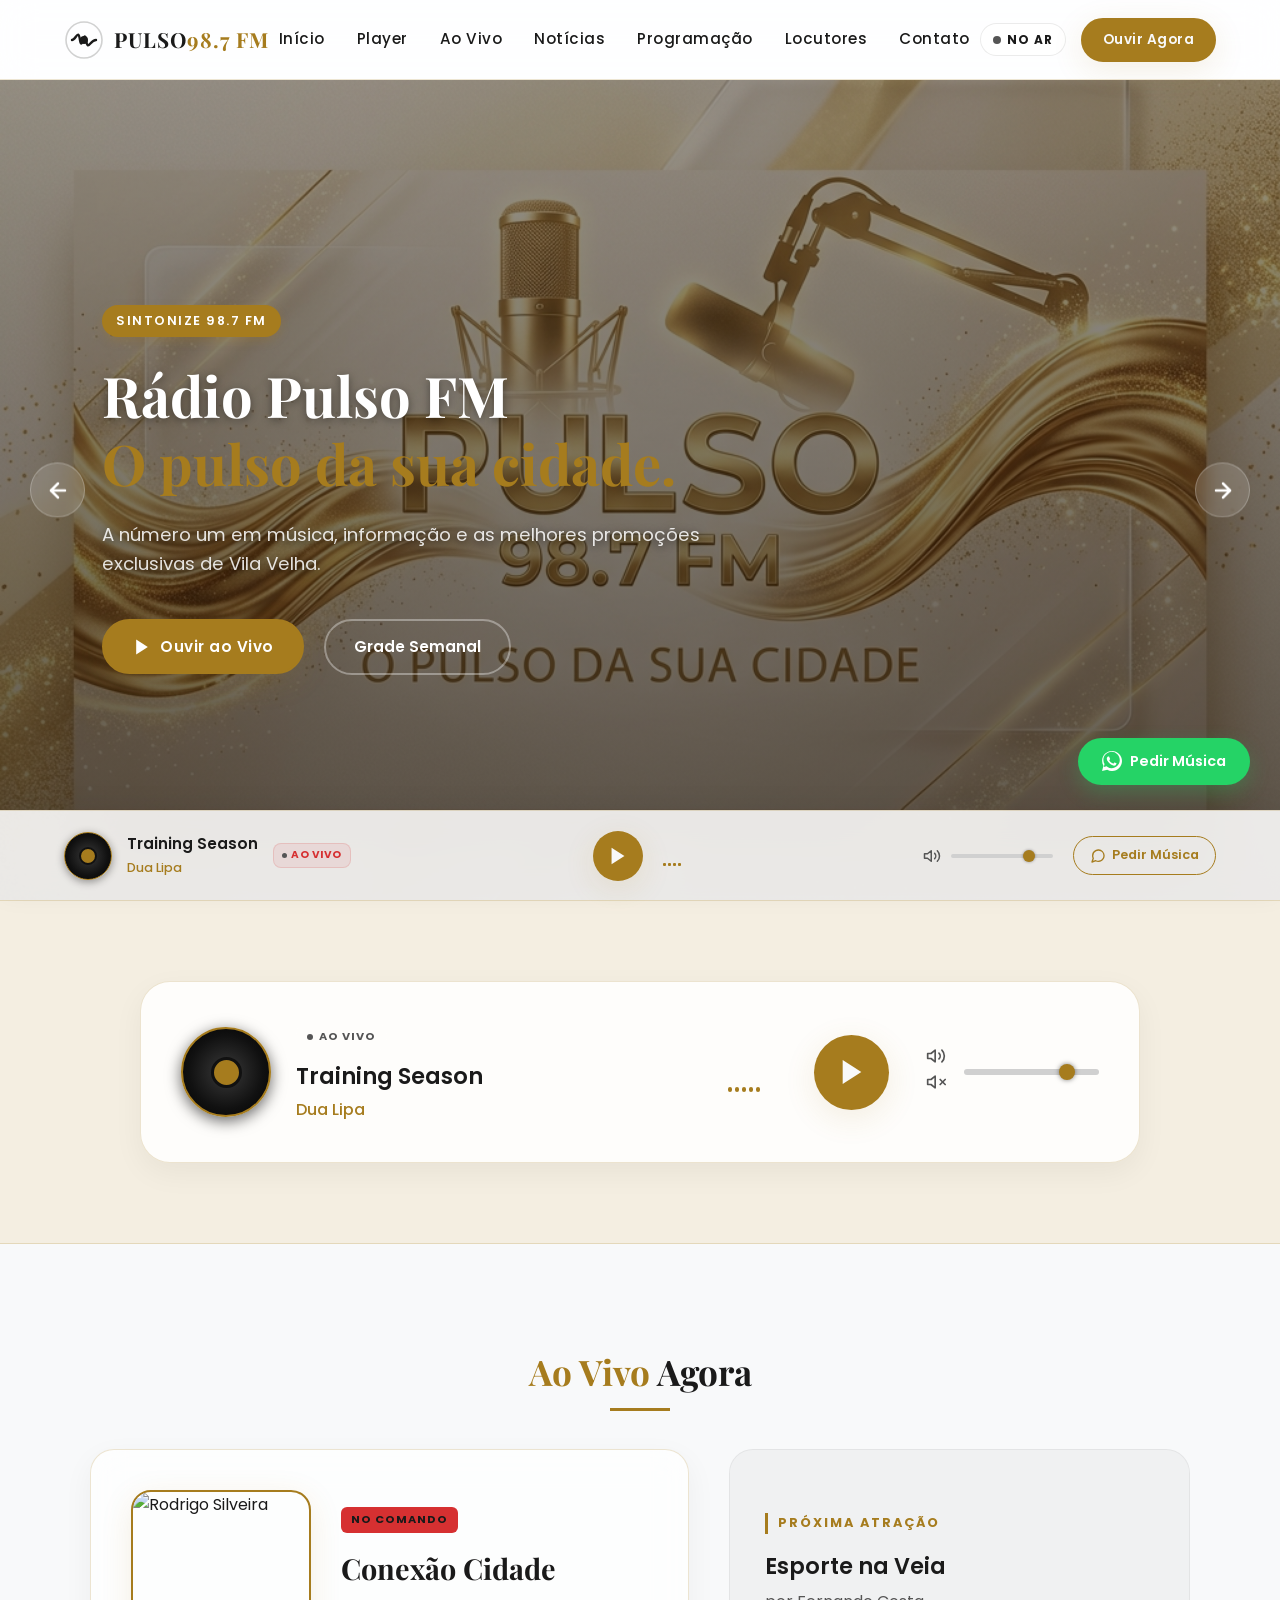
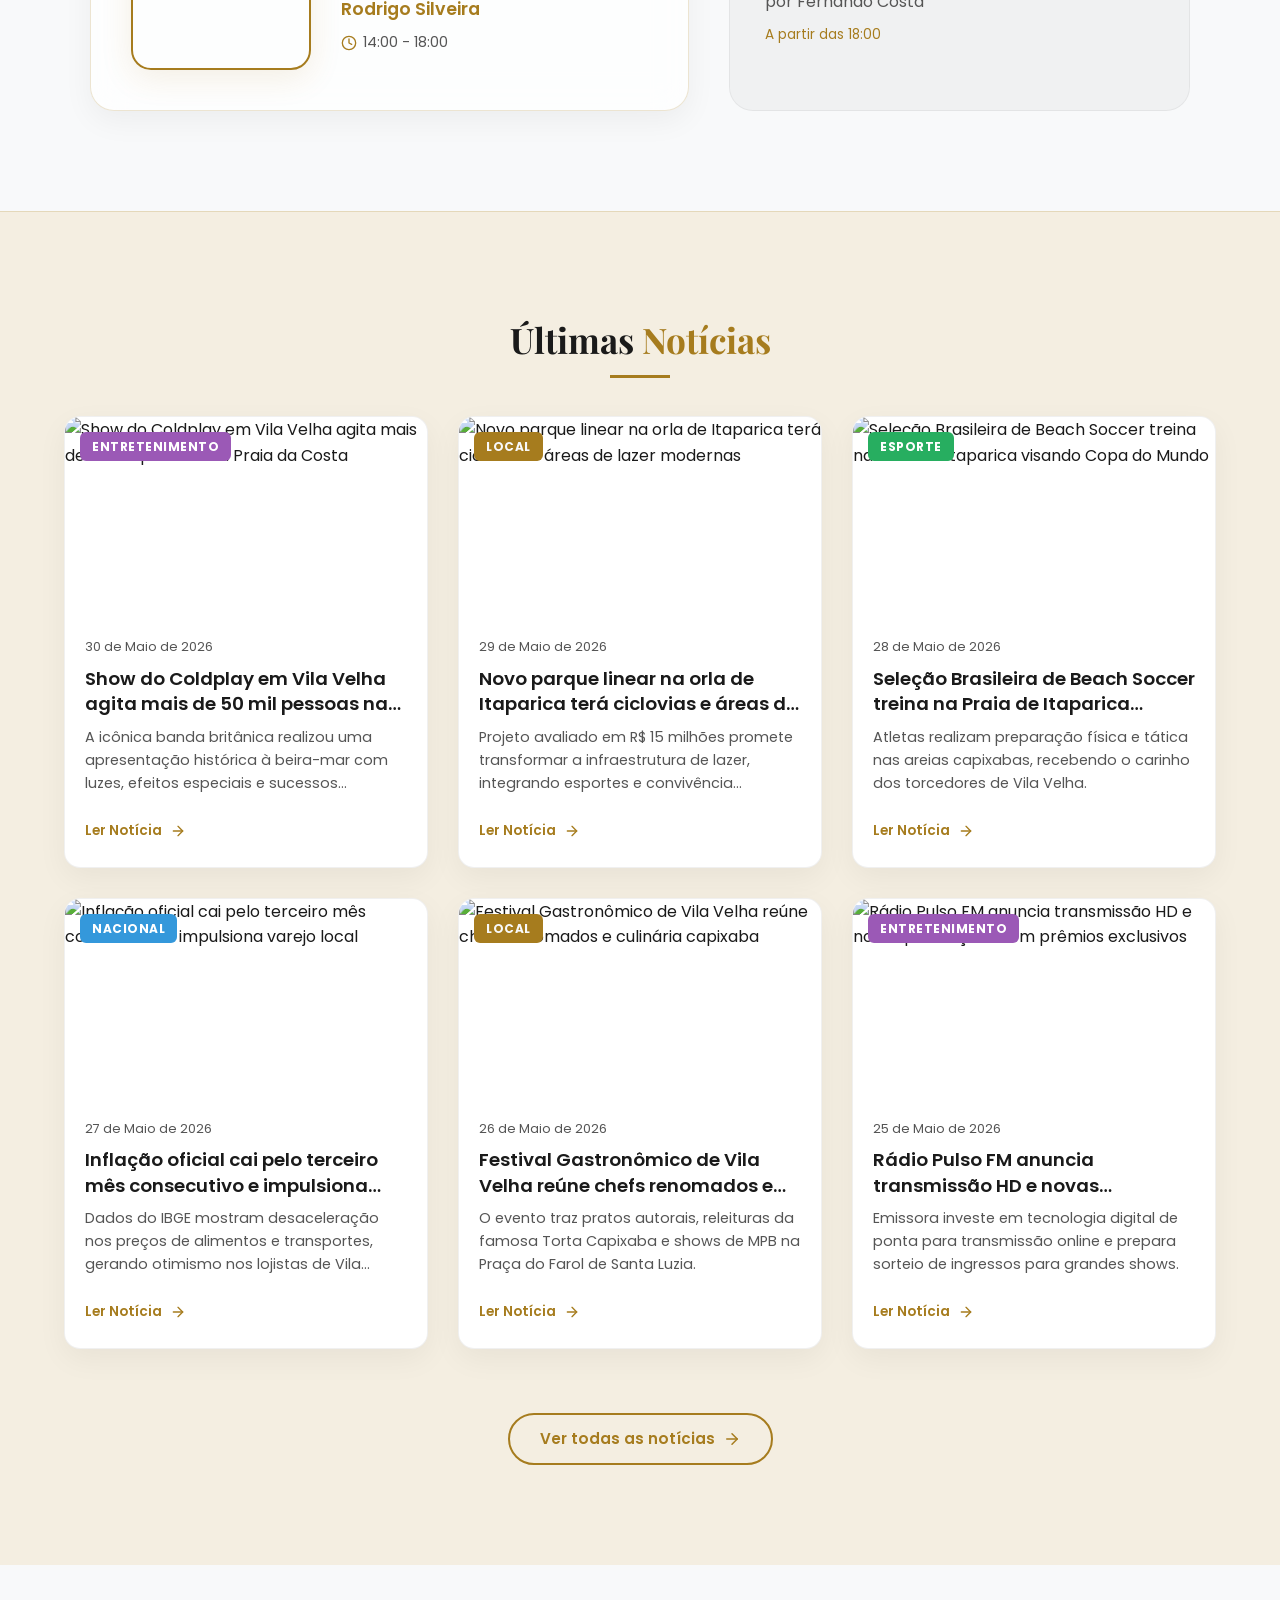
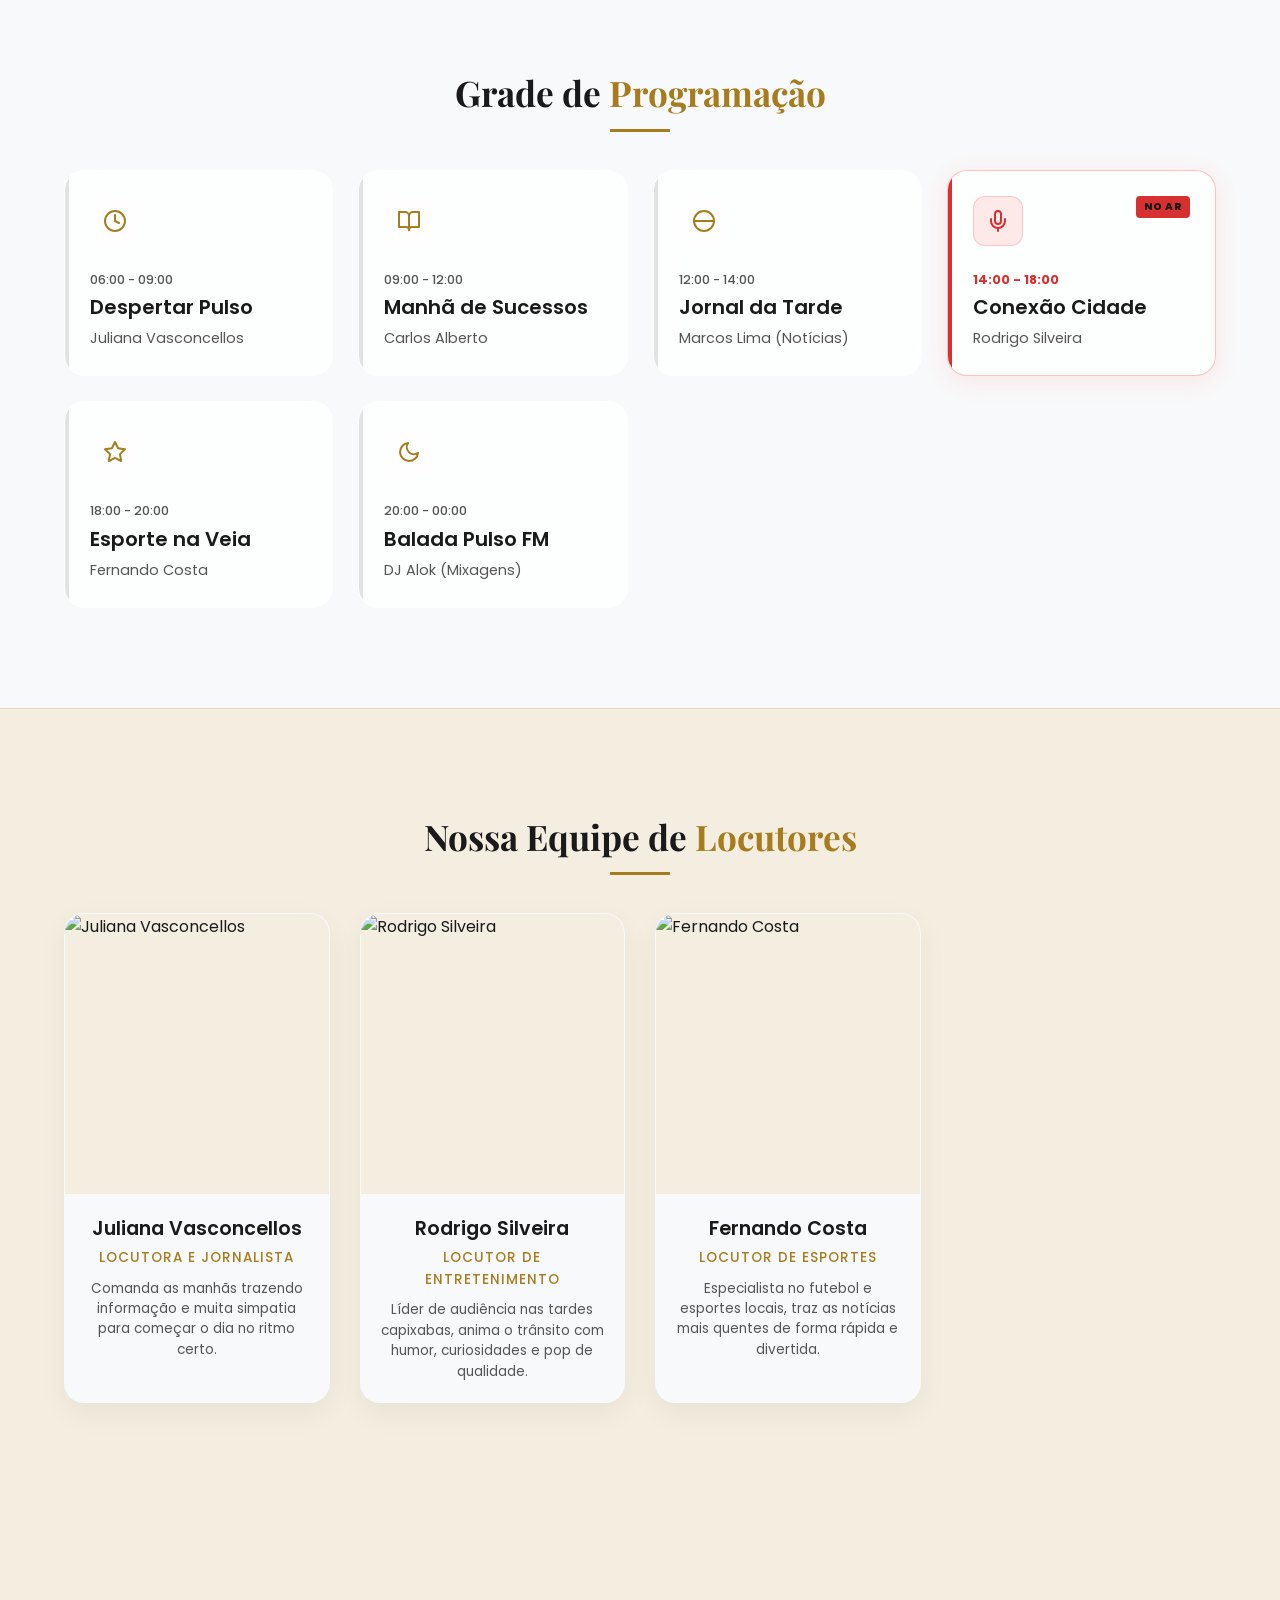
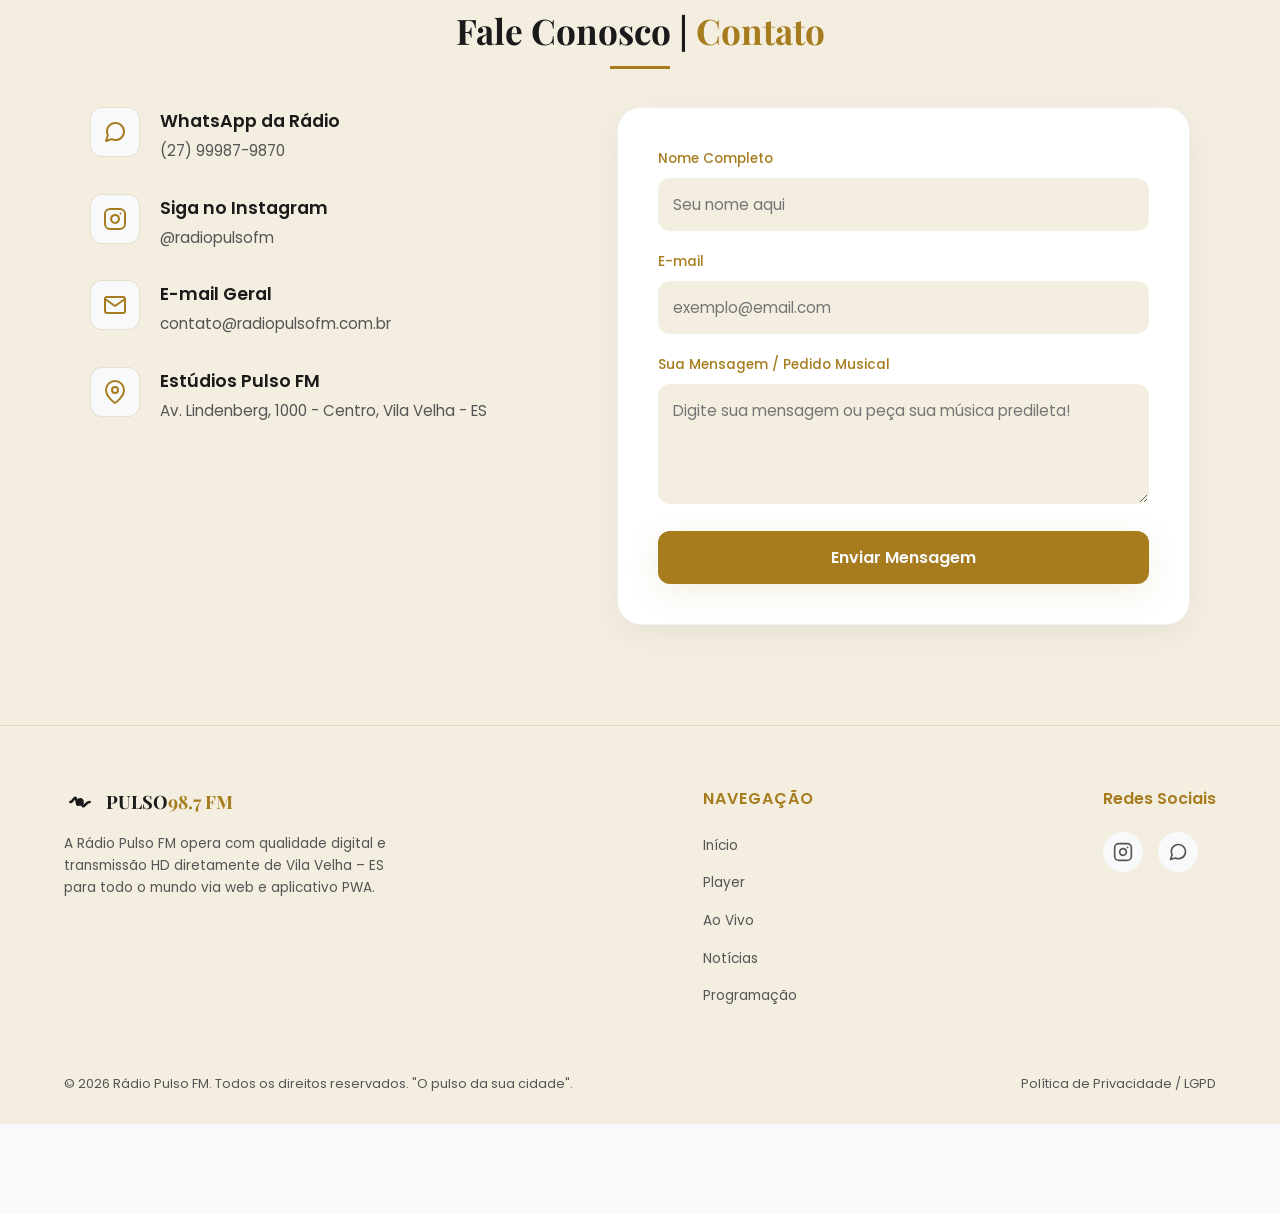
==== index.html @ 93e4fd4f "criei o esbosso do projeto" ====
<!DOCTYPE html>
<html lang="pt-BR">
<head>
  <meta charset="UTF-8">
  <meta name="viewport" content="width=device-width, initial-scale=1.0">
  
  <!-- SEO Básico -->
  <title>Rádio Pulso FM 98.7 | O pulso da sua cidade - Vila Velha ES</title>
  <meta name="description" content="Ouça a Rádio Pulso FM 98.7 ao vivo de Vila Velha – ES. A melhor programação de Pop, Sertanejo, notícias locais, promoções exclusivas e entretenimento em HD.">
  <meta name="keywords" content="rádio pulso fm, pulso fm vila velha, rádio ao vivo es, ouvir rádio es, pop sertanejo es, rádio es">
  <meta name="author" content="Rádio Pulso FM">

  <!-- Open Graph / Facebook -->
  <meta property="og:type" content="website">
  <meta property="og:url" content="https://radiopulsofm.com.br/">
  <meta property="og:title" content="Rádio Pulso FM 98.7 | O pulso da sua cidade">
  <meta property="og:description" content="A rádio digital que pulsa com Vila Velha. Curta pop, sertanejo e as principais notícias em alta definição.">
  <meta property="og:image" content="./assets/icons/icon-512x512.png">

  <!-- Twitter -->
  <meta property="twitter:card" content="summary_large_image">
  <meta property="twitter:url" content="https://radiopulsofm.com.br/">
  <meta property="twitter:title" content="Rádio Pulso FM 98.7 | O pulso da sua cidade">
  <meta property="twitter:description" content="Curta a melhor rádio digital de Vila Velha em tempo real de qualquer lugar.">
  <meta property="twitter:image" content="./assets/icons/icon-512x512.png">

  <!-- Meta tags Mobile standard -->
  <meta name="theme-color" content="#f4eee1">

  <!-- Favicon -->
  <link rel="shortcut icon" href="./assets/icons/favicon.ico" type="image/x-icon">

  <!-- Estilos CSS -->
  <link rel="stylesheet" href="./css/style.css">
</head>
<body>

  <!-- Elemento de áudio centralizado para o Player -->
  <audio id="audio-player"></audio>

  <!-- 1. HEADER FIXO -->
  <header class="header">
    <a href="#" class="header-logo" aria-label="Ir para o topo da Rádio Pulso FM">
      <!-- Logo SVG Inline Moderno -->
      <svg viewBox="0 0 100 100" xmlns="http://www.w3.org/2000/svg">
        <circle cx="50" cy="50" r="45" fill="none" stroke="currentColor" stroke-width="4" opacity="0.2"/>
        <path d="M20 50 C 30 50, 35 20, 40 50 C 45 80, 50 20, 55 50 C 60 80, 65 50, 80 50" fill="none" stroke="currentColor" stroke-width="6" stroke-linecap="round" stroke-linejoin="round"/>
        <circle cx="50" cy="50" r="10" fill="currentColor"/>
      </svg>
      <div class="header-logo-text">PULSO<span>98.7 FM</span></div>
    </a>

    <!-- Menu de Navegação -->
    <nav class="nav-links" id="nav-links" aria-label="Navegação principal">
      <a href="#" class="nav-link">Início</a>
      <a href="#player" class="nav-link">Player</a>
      <a href="#ao-vivo" class="nav-link">Ao Vivo</a>
      <a href="#noticias" class="nav-link">Notícias</a>
      <a href="#programacao" class="nav-link">Programação</a>
      <a href="#locutores" class="nav-link">Locutores</a>
      <a href="#contato" class="nav-link">Contato</a>
    </nav>

    <!-- Ações do Header -->
    <div class="header-actions">
      <!-- Badge NO AR -->
      <div class="badge-no-ar" id="badge-no-ar" aria-live="polite">
        <span class="indicator"></span>
        NO AR
      </div>
      
      <!-- Botão Ouvir Agora -->
      <button class="btn-ouvir-header" id="btn-ouvir-header" onclick="document.getElementById('player').scrollIntoView({behavior: 'smooth'})" aria-label="Ouvir a rádio agora">
        Ouvir Agora
      </button>

      <!-- Botão PWA removido -->

      <!-- Menu Hamburguer Mobile -->
      <button class="menu-hamburger" id="menu-hamburger" aria-expanded="false" aria-label="Abrir menu de navegação">
        <span></span>
        <span></span>
        <span></span>
      </button>
    </div>
  </header>

  <main>
    <!-- 2. HERO SLIDER CAROUSEL (Inspired by Mix FM & Massa FM) -->
    <section class="hero-slider-section" id="inicio">
      <div class="slider-container">
        
        <!-- Track of Slides -->
        <div class="slider-track" id="slider-track">
          
          <!-- Slide 1: Brand Banner -->
          <div class="slide active" style="background-image: linear-gradient(rgba(26, 16, 8, 0.45), rgba(26, 16, 8, 0.7)), url('./assets/images/banner_radio_brand.png');">
            <div class="slide-content">
              <span class="slide-tag">Sintonize 98.7 FM</span>
              <h2 class="slide-title">Rádio Pulso FM <span>O pulso da sua cidade.</span></h2>
              <p class="slide-desc">A número um em música, informação e as melhores promoções exclusivas de Vila Velha.</p>
              <div class="slide-actions">
                <button class="btn-slide-primary" onclick="document.getElementById('player').scrollIntoView({behavior: 'smooth'})">
                  <svg width="20" height="20" viewBox="0 0 24 24" fill="currentColor">
                    <polygon points="5 3 19 12 5 21 5 3"></polygon>
                  </svg>
                  Ouvir ao Vivo
                </button>
                <a href="#programacao" class="btn-slide-secondary">Grade Semanal</a>
              </div>
            </div>
          </div>

          <!-- Slide 2: WhatsApp Request Banner -->
          <div class="slide" style="background-image: linear-gradient(rgba(26, 16, 8, 0.45), rgba(26, 16, 8, 0.7)), url('./assets/images/banner_radio_whatsapp.png');">
            <div class="slide-content">
              <span class="slide-tag">Promoção & Interatividade</span>
              <h2 class="slide-title">Peça Sua Música <span>No WhatsApp da Rádio!</span></h2>
              <p class="slide-desc">Mande seu áudio, concorra a prêmios e fale com o locutor em tempo real agora mesmo.</p>
              <div class="slide-actions">
                <a href="https://wa.me/5527999879870?text=Ol%C3%A1!%20Quero%20pedir%20minha%20musica%20favorita%20na%20programacao%20da%20Pulso%20FM." class="btn-slide-primary btn-green" target="_blank" rel="noopener">
                  <svg width="20" height="20" viewBox="0 0 24 24" fill="currentColor">
                    <path d="M.057 24l1.687-6.163c-1.041-1.804-1.588-3.849-1.587-5.946C.06 5.348 5.397.01 12.008.01c3.202.001 6.212 1.246 8.477 3.513 2.262 2.268 3.507 5.28 3.505 8.484-.004 6.657-5.34 11.997-11.953 11.997-2.005-.001-3.973-.504-5.717-1.465L0 24zm6.59-4.846c1.6.95 3.188 1.449 4.825 1.451 5.436 0 9.86-4.37 9.864-9.799.002-2.63-1.023-5.101-2.885-6.966a9.78 9.78 0 0 0-6.924-2.879c-5.43 0-9.856 4.37-9.86 9.8-.001 1.742.483 3.442 1.4 4.957l-.931 3.4 3.51-.916zM17.47 14.667c-.29-.145-1.713-.846-1.978-.942-.266-.097-.459-.145-.653.146-.193.29-.75.942-.919 1.134-.168.193-.338.217-.628.072-2.91-1.46-3.805-2.527-4.473-3.67-.17-.291-.018-.448.127-.592.13-.13.29-.338.435-.507.145-.169.193-.29.29-.483.097-.193.048-.361-.025-.507-.072-.145-.653-1.573-.894-2.152-.236-.569-.475-.492-.653-.502-.17-.008-.363-.01-.556-.01-.193 0-.507.072-.773.361-.266.29-1.014.99-1.014 2.415 0 1.425 1.038 2.802 1.182 2.995.145.193 2.044 3.12 4.952 4.377 2.22 1.002 2.946.88 3.993.684.53-.1.14-.846.85-1.042z"/>
                  </svg>
                  Pedir Música
                </a>
                <a href="#contato" class="btn-slide-secondary">Promoções</a>
              </div>
            </div>
          </div>

          <!-- Slide 3: Show Banner -->
          <div class="slide" style="background-image: linear-gradient(rgba(26, 16, 8, 0.45), rgba(26, 16, 8, 0.7)), url('./assets/images/banner_radio_show.png');">
            <div class="slide-content">
              <span class="slide-tag">Programação em Destaque</span>
              <h2 class="slide-title">Conexão Cidade <span>Segunda a Sexta, 14h às 18h.</span></h2>
              <p class="slide-desc">O melhor do entretenimento, notícias locais e as músicas mais sintonizadas com Rodrigo Silveira.</p>
              <div class="slide-actions">
                <a href="#ao-vivo" class="btn-slide-primary">Ver Locutor</a>
                <a href="#programacao" class="btn-slide-secondary">Grade de Horários</a>
              </div>
            </div>
          </div>

        </div>

        <!-- Slider Arrow Navigation Controls -->
        <button class="slider-arrow prev" id="slider-prev" aria-label="Slide anterior">
          <svg width="24" height="24" viewBox="0 0 24 24" fill="none" stroke="currentColor" stroke-width="2.5" stroke-linecap="round" stroke-linejoin="round">
            <line x1="19" y1="12" x2="5" y2="12"></line>
            <polyline points="12 19 5 12 12 5"></polyline>
          </svg>
        </button>
        <button class="slider-arrow next" id="slider-next" aria-label="Próximo slide">
          <svg width="24" height="24" viewBox="0 0 24 24" fill="none" stroke="currentColor" stroke-width="2.5" stroke-linecap="round" stroke-linejoin="round">
            <line x1="5" y1="12" x2="19" y2="12"></line>
            <polyline points="12 5 19 12 12 19"></polyline>
          </svg>
        </button>

        <!-- Slider Dots Navigation Indicators -->
        <div class="slider-dots" id="slider-dots">
          <span class="dot active" data-index="0" aria-label="Ir para slide 1"></span>
          <span class="dot" data-index="1" aria-label="Ir para slide 2"></span>
          <span class="dot" data-index="2" aria-label="Ir para slide 3"></span>
        </div>

      </div>
    </section>

    <!-- 3. PLAYER PRINCIPAL -->
    <section class="player-section" id="player">
      <div class="player-container reveal">
        <div class="player-main-row">
          
          <!-- Metadados da Música e Status -->
          <div class="player-info-block">
            <div class="player-vinyl" aria-hidden="true">
              <!-- Centro do disco -->
            </div>
            
            <div class="player-meta">
              <span class="player-live-badge" id="indicator-ao-vivo">
                <span class="bullet"></span>
                AO VIVO
              </span>
              <h3 id="musica-atual">Carregando...</h3>
              <p id="artista-atual">Rádio Pulso FM</p>
            </div>

            <!-- Equalizer Animado em CSS -->
            <div class="equalizer-container" id="equalizer" aria-label="Indicador visual de som" aria-live="polite">
              <span class="equalizer-bar"></span>
              <span class="equalizer-bar"></span>
              <span class="equalizer-bar"></span>
              <span class="equalizer-bar"></span>
              <span class="equalizer-bar"></span>
            </div>
          </div>

          <!-- Controles de Áudio -->
          <div class="player-controls">
            <!-- Botão Play/Pause -->
            <button class="btn-play-main" id="btn-play-pause" aria-label="Tocar ou pausar transmissão ao vivo">
              <!-- Play Icon -->
              <svg class="play-icon-svg" viewBox="0 0 24 24" fill="currentColor">
                <polygon points="5 3 19 12 5 21 5 3"></polygon>
              </svg>
              <!-- Pause Icon -->
              <svg class="pause-icon-svg" viewBox="0 0 24 24" fill="currentColor">
                <rect x="6" y="4" width="4" height="16"></rect>
                <rect x="14" y="4" width="4" height="16"></rect>
              </svg>
            </button>

            <!-- Controle de Volume -->
            <div class="player-volume-container">
              <button class="btn-volume-mute" id="btn-mute" aria-label="Ativar ou desativar mudo">
                <!-- Volume Up Icon -->
                <svg id="volume-high-svg" width="20" height="20" viewBox="0 0 24 24" fill="none" stroke="currentColor" stroke-width="2" stroke-linecap="round" stroke-linejoin="round">
                  <polygon points="11 5 6 9 2 9 2 15 6 15 11 19 11 5"></polygon>
                  <path d="M19.07 4.93a10 10 0 0 1 0 14.14M15.54 8.46a5 5 0 0 1 0 7.07"></path>
                </svg>
                <!-- Mute Icon -->
                <svg id="volume-muted-svg" width="20" height="20" viewBox="0 0 24 24" fill="none" stroke="currentColor" stroke-width="2" stroke-linecap="round" stroke-linejoin="round">
                  <polygon points="11 5 6 9 2 9 2 15 6 15 11 19 11 5"></polygon>
                  <line x1="23" y1="9" x2="17" y2="15"></line>
                  <line x1="17" y1="9" x2="23" y2="15"></line>
                </svg>
              </button>
              <input type="range" class="volume-slider" id="volume-slider" min="0" max="1" step="0.05" value="0.8" aria-label="Ajustar volume da rádio">
            </div>
          </div>

        </div>
      </div>
    </section>

    <!-- 4. AO VIVO AGORA -->
    <section class="aovivo-section" id="ao-vivo">
      <div class="container-wrapper">
        <h2 class="section-title reveal"><span>Ao Vivo</span> Agora</h2>
        
        <div class="aovivo-container">
          <!-- Locutor de Plantão -->
          <div class="aovivo-card-principal reveal">
            <div class="aovivo-locutor-photo">
              <!-- Foto real do locutor de plantão (Rodrigo Silveira) -->
              <img src="https://images.unsplash.com/photo-1500648767791-00dcc994a43e?auto=format&fit=crop&q=80&w=400&h=400" alt="Rodrigo Silveira" loading="lazy">
            </div>
            <div class="aovivo-details">
              <span class="aovivo-status-badge">No Comando</span>
              <h3 class="aovivo-show-name">Conexão Cidade</h3>
              <p class="aovivo-locutor-name">Rodrigo Silveira</p>
              <p class="aovivo-time" aria-label="Horário: das 14 horas às 18 horas">
                <svg width="16" height="16" viewBox="0 0 24 24" fill="none" stroke="currentColor" stroke-width="2" stroke-linecap="round" stroke-linejoin="round">
                  <circle cx="12" cy="12" r="10"></circle>
                  <polyline points="12 6 12 12 16 14"></polyline>
                </svg>
                14:00 - 18:00
              </p>
            </div>
          </div>

          <!-- Próximo Programa -->
          <div class="proximo-card reveal" style="transition-delay: 0.15s;">
            <span class="proximo-title">Próxima Atração</span>
            <h3 class="proximo-show-name">Esporte na Veia</h3>
            <p class="proximo-locutor">por Fernando Costa</p>
            <span class="proximo-time">A partir das 18:00</span>
          </div>
        </div>
      </div>
    </section>

    <!-- 5. NOTÍCIAS -->
    <section class="noticias-section" id="noticias">
      <div class="container-wrapper">
        <h2 class="section-title reveal">Últimas <span>Notícias</span></h2>
        
        <!-- Grid de notícias (renderizado dinamicamente pelo JS) -->
        <div class="noticias-grid reveal" id="noticias-home-grid">
          <!-- Carregado via noticias.js -->
        </div>

        <div class="noticias-ver-todas reveal">
          <a href="./noticias.html" class="btn-ver-todas" aria-label="Visualizar todas as notícias em página dedicada">
            Ver todas as notícias
            <svg width="18" height="18" viewBox="0 0 24 24" fill="none" stroke="currentColor" stroke-width="2" stroke-linecap="round" stroke-linejoin="round">
              <line x1="5" y1="12" x2="19" y2="12"></line>
              <polyline points="12 5 19 12 12 19"></polyline>
            </svg>
          </a>
        </div>
      </div>
    </section>

    <!-- 6. PROGRAMAÇÃO -->
    <section class="programacao-section" id="programacao">
      <div class="container-wrapper">
        <h2 class="section-title reveal">Grade de <span>Programação</span></h2>
        
        <div class="programacao-grid">
          
          <!-- Card 1 -->
          <div class="programacao-card reveal">
            <div class="programacao-icon-wrapper" aria-hidden="true">
              <svg width="24" height="24" viewBox="0 0 24 24" fill="none" stroke="currentColor" stroke-width="2" stroke-linecap="round" stroke-linejoin="round">
                <path d="M12 2a10 10 0 0 1 10 10c0 5.523-4.477 10-10 10S2 17.523 2 12 6.477 2 12 2z"/>
                <path d="M12 6v6l4 2"/>
              </svg>
            </div>
            <span class="programacao-time">06:00 - 09:00</span>
            <h3 class="programacao-show-name">Despertar Pulso</h3>
            <p class="programacao-locutor">Juliana Vasconcellos</p>
          </div>

          <!-- Card 2 -->
          <div class="programacao-card reveal" style="transition-delay: 0.1s;">
            <div class="programacao-icon-wrapper" aria-hidden="true">
              <svg width="24" height="24" viewBox="0 0 24 24" fill="none" stroke="currentColor" stroke-width="2" stroke-linecap="round" stroke-linejoin="round">
                <path d="M2 3h6a4 4 0 0 1 4 4v14a3 3 0 0 0-3-3H2z"/>
                <path d="M22 3h-6a4 4 0 0 0-4 4v14a3 3 0 0 1 3-3h7z"/>
              </svg>
            </div>
            <span class="programacao-time">09:00 - 12:00</span>
            <h3 class="programacao-show-name">Manhã de Sucessos</h3>
            <p class="programacao-locutor">Carlos Alberto</p>
          </div>

          <!-- Card 3 -->
          <div class="programacao-card reveal" style="transition-delay: 0.2s;">
            <div class="programacao-icon-wrapper" aria-hidden="true">
              <svg width="24" height="24" viewBox="0 0 24 24" fill="none" stroke="currentColor" stroke-width="2" stroke-linecap="round" stroke-linejoin="round">
                <circle cx="12" cy="12" r="10"></circle>
                <line x1="2" y1="12" x2="22" y2="12"></line>
              </svg>
            </div>
            <span class="programacao-time">12:00 - 14:00</span>
            <h3 class="programacao-show-name">Jornal da Tarde</h3>
            <p class="programacao-locutor">Marcos Lima (Notícias)</p>
          </div>

          <!-- Card 4 (ATIVO / NO AR) -->
          <div class="programacao-card ativo-no-ar reveal" style="transition-delay: 0.3s;">
            <span class="programacao-badge-no-ar">NO AR</span>
            <div class="programacao-icon-wrapper" aria-hidden="true">
              <svg width="24" height="24" viewBox="0 0 24 24" fill="none" stroke="currentColor" stroke-width="2" stroke-linecap="round" stroke-linejoin="round">
                <path d="M12 2a3 3 0 0 0-3 3v7a3 3 0 0 0 6 0V5a3 3 0 0 0-3-3z"></path>
                <path d="M19 10v2a7 7 0 0 1-14 0v-2"></path>
                <line x1="12" y1="19" x2="12" y2="22"></line>
              </svg>
            </div>
            <span class="programacao-time">14:00 - 18:00</span>
            <h3 class="programacao-show-name">Conexão Cidade</h3>
            <p class="programacao-locutor">Rodrigo Silveira</p>
          </div>

          <!-- Card 5 -->
          <div class="programacao-card reveal" style="transition-delay: 0.4s;">
            <div class="programacao-icon-wrapper" aria-hidden="true">
              <svg width="24" height="24" viewBox="0 0 24 24" fill="none" stroke="currentColor" stroke-width="2" stroke-linecap="round" stroke-linejoin="round">
                <polygon points="12 2 15.09 8.26 22 9.27 17 14.14 18.18 21.02 12 17.77 5.82 21.02 7 14.14 2 9.27 8.91 8.26 12 2"></polygon>
              </svg>
            </div>
            <span class="programacao-time">18:00 - 20:00</span>
            <h3 class="programacao-show-name">Esporte na Veia</h3>
            <p class="programacao-locutor">Fernando Costa</p>
          </div>

          <!-- Card 6 -->
          <div class="programacao-card reveal" style="transition-delay: 0.5s;">
            <div class="programacao-icon-wrapper" aria-hidden="true">
              <svg width="24" height="24" viewBox="0 0 24 24" fill="none" stroke="currentColor" stroke-width="2" stroke-linecap="round" stroke-linejoin="round">
                <path d="M21 12.79A9 9 0 1 1 11.21 3 7 7 0 0 0 21 12.79z"/>
              </svg>
            </div>
            <span class="programacao-time">20:00 - 00:00</span>
            <h3 class="programacao-show-name">Balada Pulso FM</h3>
            <p class="programacao-locutor">DJ Alok (Mixagens)</p>
          </div>

        </div>
      </div>
    </section>

    <!-- 7. LOCUTORES -->
    <section class="locutores-section" id="locutores">
      <div class="container-wrapper">
        <h2 class="section-title reveal">Nossa Equipe de <span>Locutores</span></h2>
        
        <div class="locutores-grid">
          
          <!-- Locutor 1 -->
          <div class="locutor-card reveal">
            <div class="locutor-img-wrapper">
              <img src="https://images.unsplash.com/photo-1494790108377-be9c29b29330?auto=format&fit=crop&q=80&w=400&h=400" alt="Juliana Vasconcellos" class="locutor-img" loading="lazy">
              <div class="locutor-overlay-hover">
                <div class="locutor-social-links">
                  <a href="https://instagram.com" class="locutor-social-btn" aria-label="Instagram de Juliana" target="_blank" rel="noopener">
                    <svg width="18" height="18" viewBox="0 0 24 24" fill="none" stroke="currentColor" stroke-width="2" stroke-linecap="round" stroke-linejoin="round">
                      <rect x="2" y="2" width="20" height="20" rx="5" ry="5"></rect>
                      <path d="M16 11.37A4 4 0 1 1 12.63 8 4 4 0 0 1 16 11.37z"></path>
                      <line x1="17.5" y1="6.5" x2="17.51" y2="6.5"></line>
                    </svg>
                  </a>
                  <a href="https://wa.me/5527999999999" class="locutor-social-btn" aria-label="WhatsApp de Juliana" target="_blank" rel="noopener">
                    <svg width="18" height="18" viewBox="0 0 24 24" fill="none" stroke="currentColor" stroke-width="2" stroke-linecap="round" stroke-linejoin="round">
                      <path d="M21 11.5a8.38 8.38 0 0 1-.9 3.8 8.5 8.5 0 0 1-7.6 4.7 8.38 8.38 0 0 1-3.8-.9L3 21l1.9-5.7a8.38 8.38 0 0 1-.9-3.8 8.5 8.5 0 0 1 4.7-7.6 8.38 8.38 0 0 1 3.8-.9h.5a8.48 8.48 0 0 1 8 8v.5z"></path>
                    </svg>
                  </a>
                </div>
              </div>
            </div>
            <div class="locutor-info">
              <h3 class="locutor-name">Juliana Vasconcellos</h3>
              <p class="locutor-role">Locutora e Jornalista</p>
              <p class="locutor-bio">Comanda as manhãs trazendo informação e muita simpatia para começar o dia no ritmo certo.</p>
            </div>
          </div>

          <!-- Locutor 2 -->
          <div class="locutor-card reveal" style="transition-delay: 0.15s;">
            <div class="locutor-img-wrapper">
              <img src="https://images.unsplash.com/photo-1539571696357-5a69c17a67c6?auto=format&fit=crop&q=80&w=400&h=400" alt="Rodrigo Silveira" class="locutor-img" loading="lazy">
              <div class="locutor-overlay-hover">
                <div class="locutor-social-links">
                  <a href="https://instagram.com" class="locutor-social-btn" aria-label="Instagram de Rodrigo" target="_blank" rel="noopener">
                    <svg width="18" height="18" viewBox="0 0 24 24" fill="none" stroke="currentColor" stroke-width="2" stroke-linecap="round" stroke-linejoin="round">
                      <rect x="2" y="2" width="20" height="20" rx="5" ry="5"></rect>
                      <path d="M16 11.37A4 4 0 1 1 12.63 8 4 4 0 0 1 16 11.37z"></path>
                      <line x1="17.5" y1="6.5" x2="17.51" y2="6.5"></line>
                    </svg>
                  </a>
                  <a href="https://wa.me/5527999999999" class="locutor-social-btn" aria-label="WhatsApp de Rodrigo" target="_blank" rel="noopener">
                    <svg width="18" height="18" viewBox="0 0 24 24" fill="none" stroke="currentColor" stroke-width="2" stroke-linecap="round" stroke-linejoin="round">
                      <path d="M21 11.5a8.38 8.38 0 0 1-.9 3.8 8.5 8.5 0 0 1-7.6 4.7 8.38 8.38 0 0 1-3.8-.9L3 21l1.9-5.7a8.38 8.38 0 0 1-.9-3.8 8.5 8.5 0 0 1 4.7-7.6 8.38 8.38 0 0 1 3.8-.9h.5a8.48 8.48 0 0 1 8 8v.5z"></path>
                    </svg>
                  </a>
                </div>
              </div>
            </div>
            <div class="locutor-info">
              <h3 class="locutor-name">Rodrigo Silveira</h3>
              <p class="locutor-role">Locutor de Entretenimento</p>
              <p class="locutor-bio">Líder de audiência nas tardes capixabas, anima o trânsito com humor, curiosidades e pop de qualidade.</p>
            </div>
          </div>

          <!-- Locutor 3 -->
          <div class="locutor-card reveal" style="transition-delay: 0.3s;">
            <div class="locutor-img-wrapper">
              <img src="https://images.unsplash.com/photo-1507003211169-0a1dd7228f2d?auto=format&fit=crop&q=80&w=400&h=400" alt="Fernando Costa" class="locutor-img" loading="lazy">
              <div class="locutor-overlay-hover">
                <div class="locutor-social-links">
                  <a href="https://instagram.com" class="locutor-social-btn" aria-label="Instagram de Fernando" target="_blank" rel="noopener">
                    <svg width="18" height="18" viewBox="0 0 24 24" fill="none" stroke="currentColor" stroke-width="2" stroke-linecap="round" stroke-linejoin="round">
                      <rect x="2" y="2" width="20" height="20" rx="5" ry="5"></rect>
                      <path d="M16 11.37A4 4 0 1 1 12.63 8 4 4 0 0 1 16 11.37z"></path>
                      <line x1="17.5" y1="6.5" x2="17.51" y2="6.5"></line>
                    </svg>
                  </a>
                  <a href="https://wa.me/5527999999999" class="locutor-social-btn" aria-label="WhatsApp de Fernando" target="_blank" rel="noopener">
                    <svg width="18" height="18" viewBox="0 0 24 24" fill="none" stroke="currentColor" stroke-width="2" stroke-linecap="round" stroke-linejoin="round">
                      <path d="M21 11.5a8.38 8.38 0 0 1-.9 3.8 8.5 8.5 0 0 1-7.6 4.7 8.38 8.38 0 0 1-3.8-.9L3 21l1.9-5.7a8.38 8.38 0 0 1-.9-3.8 8.5 8.5 0 0 1 4.7-7.6 8.38 8.38 0 0 1 3.8-.9h.5a8.48 8.48 0 0 1 8 8v.5z"></path>
                    </svg>
                  </a>
                </div>
              </div>
            </div>
            <div class="locutor-info">
              <h3 class="locutor-name">Fernando Costa</h3>
              <p class="locutor-role">Locutor de Esportes</p>
              <p class="locutor-bio">Especialista no futebol e esportes locais, traz as notícias mais quentes de forma rápida e divertida.</p>
            </div>
          </div>

        </div>
      </div>
    </section>

    <!-- Seção de PWA removida temporariamente -->

    <!-- 9. CONTATO -->
    <section class="contato-section" id="contato">
      <div class="container-wrapper">
        <h2 class="section-title reveal">Fale Conosco | <span>Contato</span></h2>
        
        <div class="contato-container">
          <!-- Info de Contato -->
          <div class="contato-info-col reveal">
            
            <!-- WhatsApp -->
            <div class="contato-metodo">
              <div class="contato-metodo-icon" aria-hidden="true">
                <svg width="24" height="24" viewBox="0 0 24 24" fill="none" stroke="currentColor" stroke-width="2" stroke-linecap="round" stroke-linejoin="round">
                  <path d="M21 11.5a8.38 8.38 0 0 1-.9 3.8 8.5 8.5 0 0 1-7.6 4.7 8.38 8.38 0 0 1-3.8-.9L3 21l1.9-5.7a8.38 8.38 0 0 1-.9-3.8 8.5 8.5 0 0 1 4.7-7.6 8.38 8.38 0 0 1 3.8-.9h.5a8.48 8.48 0 0 1 8 8v.5z"></path>
                </svg>
              </div>
              <div class="contato-metodo-details">
                <h4>WhatsApp da Rádio</h4>
                <p><a href="https://wa.me/5527999879870" target="_blank" rel="noopener">(27) 99987-9870</a></p>
              </div>
            </div>

            <!-- Instagram -->
            <div class="contato-metodo">
              <div class="contato-metodo-icon" aria-hidden="true">
                <svg width="24" height="24" viewBox="0 0 24 24" fill="none" stroke="currentColor" stroke-width="2" stroke-linecap="round" stroke-linejoin="round">
                  <rect x="2" y="2" width="20" height="20" rx="5" ry="5"></rect>
                  <path d="M16 11.37A4 4 0 1 1 12.63 8 4 4 0 0 1 16 11.37z"></path>
                  <line x1="17.5" y1="6.5" x2="17.51" y2="6.5"></line>
                </svg>
              </div>
              <div class="contato-metodo-details">
                <h4>Siga no Instagram</h4>
                <p><a href="https://instagram.com/radiopulsofm" target="_blank" rel="noopener">@radiopulsofm</a></p>
              </div>
            </div>

            <!-- Email -->
            <div class="contato-metodo">
              <div class="contato-metodo-icon" aria-hidden="true">
                <svg width="24" height="24" viewBox="0 0 24 24" fill="none" stroke="currentColor" stroke-width="2" stroke-linecap="round" stroke-linejoin="round">
                  <path d="M4 4h16c1.1 0 2 .9 2 2v12c0 1.1-.9 2-2 2H4c-1.1 0-2-.9-2-2V6c0-1.1.9-2 2-2z"></path>
                  <polyline points="22,6 12,13 2,6"></polyline>
                </svg>
              </div>
              <div class="contato-metodo-details">
                <h4>E-mail Geral</h4>
                <p><a href="mailto:contato@radiopulsofm.com.br">contato@radiopulsofm.com.br</a></p>
              </div>
            </div>

            <!-- Endereço / Google Maps -->
            <div class="contato-metodo">
              <div class="contato-metodo-icon" aria-hidden="true">
                <svg width="24" height="24" viewBox="0 0 24 24" fill="none" stroke="currentColor" stroke-width="2" stroke-linecap="round" stroke-linejoin="round">
                  <path d="M21 10c0 7-9 13-9 13s-9-6-9-13a9 9 0 0 1 18 0z"></path>
                  <circle cx="12" cy="10" r="3"></circle>
                </svg>
              </div>
              <div class="contato-metodo-details">
                <h4>Estúdios Pulso FM</h4>
                <p><a href="https://maps.google.com/?q=Av.+Lindenberg,+Vila+Velha+-+ES" target="_blank" rel="noopener">Av. Lindenberg, 1000 - Centro, Vila Velha - ES</a></p>
              </div>
            </div>

          </div>

          <!-- Formulário de Contato -->
          <div class="contato-form-col reveal" style="transition-delay: 0.2s;">
            <form id="form-contato" aria-label="Formulário de contato">
              <div class="form-group">
                <label for="form-nome" class="form-label">Nome Completo</label>
                <input type="text" id="form-nome" class="form-input" placeholder="Seu nome aqui" required>
              </div>
              <div class="form-group">
                <label for="form-email" class="form-label">E-mail</label>
                <input type="email" id="form-email" class="form-input" placeholder="exemplo@email.com" required>
              </div>
              <div class="form-group">
                <label for="form-mensagem" class="form-label">Sua Mensagem / Pedido Musical</label>
                <textarea id="form-mensagem" class="form-input" placeholder="Digite sua mensagem ou peça sua música predileta!" required></textarea>
              </div>
              <button type="submit" class="btn-form-enviar">Enviar Mensagem</button>
            </form>
          </div>

        </div>
      </div>
    </section>
  </main>

  <!-- 10. FOOTER -->
  <footer class="footer">
    <div class="footer-top">
      
      <div class="footer-col-about">
        <div class="footer-logo">
          <svg viewBox="0 0 100 100" xmlns="http://www.w3.org/2000/svg">
            <path d="M20 50 C 30 50, 35 20, 40 50 C 45 80, 50 20, 55 50 C 60 80, 65 50, 80 50" fill="none" stroke="currentColor" stroke-width="8" stroke-linecap="round" stroke-linejoin="round"/>
            <circle cx="50" cy="50" r="12" fill="currentColor"/>
          </svg>
          <div class="footer-logo-text">PULSO<span>98.7 FM</span></div>
        </div>
        <p class="footer-about-text">A Rádio Pulso FM opera com qualidade digital e transmissão HD diretamente de Vila Velha – ES para todo o mundo via web e aplicativo PWA.</p>
      </div>

      <div class="footer-col-links">
        <h4>Navegação</h4>
        <ul class="footer-links-list">
          <li class="footer-link-item"><a href="#">Início</a></li>
          <li class="footer-link-item"><a href="#player">Player</a></li>
          <li class="footer-link-item"><a href="#ao-vivo">Ao Vivo</a></li>
          <li class="footer-link-item"><a href="#noticias">Notícias</a></li>
          <li class="footer-link-item"><a href="#programacao">Programação</a></li>
        </ul>
      </div>

      <div class="footer-col-social">
        <h4>Redes Sociais</h4>
        <div class="footer-social-icons">
          <a href="https://instagram.com" class="footer-social-btn" aria-label="Instagram Rádio Pulso" target="_blank" rel="noopener">
            <svg width="20" height="20" viewBox="0 0 24 24" fill="none" stroke="currentColor" stroke-width="2" stroke-linecap="round" stroke-linejoin="round">
              <rect x="2" y="2" width="20" height="20" rx="5" ry="5"></rect>
              <path d="M16 11.37A4 4 0 1 1 12.63 8 4 4 0 0 1 16 11.37z"></path>
              <line x1="17.5" y1="6.5" x2="17.51" y2="6.5"></line>
            </svg>
          </a>
          <a href="https://wa.me/5527999879870" class="footer-social-btn" aria-label="WhatsApp Rádio Pulso" target="_blank" rel="noopener">
            <svg width="20" height="20" viewBox="0 0 24 24" fill="none" stroke="currentColor" stroke-width="2" stroke-linecap="round" stroke-linejoin="round">
              <path d="M21 11.5a8.38 8.38 0 0 1-.9 3.8 8.5 8.5 0 0 1-7.6 4.7 8.38 8.38 0 0 1-3.8-.9L3 21l1.9-5.7a8.38 8.38 0 0 1-.9-3.8 8.5 8.5 0 0 1 4.7-7.6 8.38 8.38 0 0 1 3.8-.9h.5a8.48 8.48 0 0 1 8 8v.5z"></path>
            </svg>
          </a>
        </div>
      </div>

    </div>

    <div class="footer-bottom">
      <p>&copy; <span id="ano-copyright">2026</span> Rádio Pulso FM. Todos os direitos reservados. "O pulso da sua cidade".</p>
      <a href="#contato" class="footer-policy-link">Política de Privacidade / LGPD</a>
    </div>
  </footer>

  <!-- Modal Global de Leitura de Notícias -->
  <dialog class="noticia-modal" id="noticia-modal" aria-labelledby="modal-titulo">
    <div class="modal-content-wrapper">
      <button class="modal-fechar" id="modal-fechar" aria-label="Fechar janela de notícia">
        <svg width="24" height="24" viewBox="0 0 24 24" fill="none" stroke="currentColor" stroke-width="2" stroke-linecap="round" stroke-linejoin="round">
          <line x1="18" y1="6" x2="6" y2="18"></line>
          <line x1="6" y1="6" x2="18" y2="18"></line>
        </svg>
      </button>
      
      <div class="modal-hero">
        <img id="modal-img" src="" alt="">
        <div class="modal-hero-overlay"></div>
        <span class="modal-badge" id="modal-badge">Categoria</span>
      </div>
      
      <div class="modal-body">
        <span class="modal-meta" id="modal-data">Data da notícia</span>
        <h2 class="modal-titulo" id="modal-titulo">Título da Notícia Expandido</h2>
        <div class="modal-corpo" id="modal-corpo">
          Corpo principal da notícia...
        </div>
      </div>
    </div>
  </dialog>

  <!-- Botão Flutuante do WhatsApp (Pedir Música) -->
  <a href="https://wa.me/5527999879870?text=Ol%C3%A1!%20Gostaria%20de%20pedir%20uma%20m%C3%BAsica%20na%20programacao%20da%20R%C3%A1dio%20Pulso%20FM." class="btn-whatsapp-flutuante" target="_blank" rel="noopener" aria-label="Pedir música no WhatsApp da Rádio">
    <svg width="24" height="24" viewBox="0 0 24 24" fill="currentColor">
      <path d="M.057 24l1.687-6.163c-1.041-1.804-1.588-3.849-1.587-5.946C.06 5.348 5.397.01 12.008.01c3.202.001 6.212 1.246 8.477 3.513 2.262 2.268 3.507 5.28 3.505 8.484-.004 6.657-5.34 11.997-11.953 11.997-2.005-.001-3.973-.504-5.717-1.465L0 24zm6.59-4.846c1.6.95 3.188 1.449 4.825 1.451 5.436 0 9.86-4.37 9.864-9.799.002-2.63-1.023-5.101-2.885-6.966a9.78 9.78 0 0 0-6.924-2.879c-5.43 0-9.856 4.37-9.86 9.8-.001 1.742.483 3.442 1.4 4.957l-.931 3.4 3.51-.916zM17.47 14.667c-.29-.145-1.713-.846-1.978-.942-.266-.097-.459-.145-.653.146-.193.29-.75.942-.919 1.134-.168.193-.338.217-.628.072-2.91-1.46-3.805-2.527-4.473-3.67-.17-.291-.018-.448.127-.592.13-.13.29-.338.435-.507.145-.169.193-.29.29-.483.097-.193.048-.361-.025-.507-.072-.145-.653-1.573-.894-2.152-.236-.569-.475-.492-.653-.502-.17-.008-.363-.01-.556-.01-.193 0-.507.072-.773.361-.266.29-1.014.99-1.014 2.415 0 1.425 1.038 2.802 1.182 2.995.145.193 2.044 3.12 4.952 4.377 2.22 1.002 2.946.88 3.993.684.53-.1.14-.846.85-1.042z"/>
    </svg>
    <span>Pedir Música</span>
  </a>

  <!-- Persistent Sticky Bottom Player Bar -->
  <div class="sticky-player-bar" id="sticky-player">
    <div class="sticky-player-container">
      
      <!-- Lado Esquerdo: Info da Rádio e RDS -->
      <div class="sticky-player-meta">
        <div class="sticky-vinyl-wrapper">
          <div class="sticky-vinyl-disc" aria-hidden="true"></div>
        </div>
        <div class="sticky-track-info">
          <h4 id="sticky-musica">Carregando...</h4>
          <p id="sticky-artista">Rádio Pulso FM</p>
        </div>
        <!-- Mini indicador "Ao Vivo" -->
        <span class="sticky-live-badge" id="sticky-badge-ao-vivo">
          <span class="bullet"></span>
          AO VIVO
        </span>
      </div>

      <!-- Centro: Controles de Áudio Principais -->
      <div class="sticky-player-controls">
        <!-- Play / Pause -->
        <button class="btn-sticky-play" id="btn-sticky-play-pause" aria-label="Tocar ou pausar transmissão ao vivo">
          <!-- Play Icon -->
          <svg class="play-icon-svg" viewBox="0 0 24 24" fill="currentColor">
            <polygon points="5 3 19 12 5 21 5 3"></polygon>
          </svg>
          <!-- Pause Icon -->
          <svg class="pause-icon-svg" viewBox="0 0 24 24" fill="currentColor" style="display:none;">
            <rect x="6" y="4" width="4" height="16"></rect>
            <rect x="14" y="4" width="4" height="16"></rect>
          </svg>
        </button>

        <!-- Mini Equalizador Animado -->
        <div class="sticky-equalizer" id="sticky-equalizer" aria-label="Indicador visual de áudio" aria-live="polite">
          <span class="sticky-equalizer-bar"></span>
          <span class="sticky-equalizer-bar"></span>
          <span class="sticky-equalizer-bar"></span>
          <span class="sticky-equalizer-bar"></span>
        </div>
      </div>

      <!-- Lado Direito: Volume & Pedido Musical -->
      <div class="sticky-player-actions">
        <!-- Controle de Volume -->
        <div class="sticky-volume-container">
          <button class="btn-sticky-mute" id="btn-sticky-mute" aria-label="Ativar ou desativar mudo">
            <svg id="sticky-volume-high-svg" width="18" height="18" viewBox="0 0 24 24" fill="none" stroke="currentColor" stroke-width="2" stroke-linecap="round" stroke-linejoin="round">
              <polygon points="11 5 6 9 2 9 2 15 6 15 11 19 11 5"></polygon>
              <path d="M19.07 4.93a10 10 0 0 1 0 14.14M15.54 8.46a5 5 0 0 1 0 7.07"></path>
            </svg>
            <svg id="sticky-volume-muted-svg" width="18" height="18" viewBox="0 0 24 24" fill="none" stroke="currentColor" stroke-width="2" stroke-linecap="round" stroke-linejoin="round" style="display:none;">
              <polygon points="11 5 6 9 2 9 2 15 6 15 11 19 11 5"></polygon>
              <line x1="23" y1="9" x2="17" y2="15"></line>
              <line x1="17" y1="9" x2="23" y2="15"></line>
            </svg>
          </button>
          <input type="range" class="sticky-volume-slider" id="sticky-volume-slider" min="0" max="1" step="0.05" value="0.8" aria-label="Ajustar volume">
        </div>

        <!-- Botão Pedir Música (Ação rápida WhatsApp) -->
        <a href="https://wa.me/5527999879870?text=Ol%C3%A1!%20Gostaria%20de%20pedir%20uma%20m%C3%BAsica%20na%20programacao%20da%20R%C3%A1dio%20Pulso%20FM." class="btn-sticky-request" target="_blank" rel="noopener" aria-label="Falar com o locutor no WhatsApp">
          <svg width="16" height="16" viewBox="0 0 24 24" fill="none" stroke="currentColor" stroke-width="2" stroke-linecap="round" stroke-linejoin="round">
            <path d="M21 11.5a8.38 8.38 0 0 1-.9 3.8 8.5 8.5 0 0 1-7.6 4.7 8.38 8.38 0 0 1-3.8-.9L3 21l1.9-5.7a8.38 8.38 0 0 1-.9-3.8 8.5 8.5 0 0 1 4.7-7.6 8.38 8.38 0 0 1 3.8-.9h.5a8.48 8.48 0 0 1 8 8v.5z"></path>
          </svg>
          Pedir Música
        </a>
      </div>

    </div>
  </div>

  <!-- Scripts JavaScript -->
  <script src="./js/script.js"></script>
  <script src="./js/player.js"></script>
  <script src="./js/noticias.js"></script>
</body>
</html>
---- css/style.css ----
/* ==========================================================================
   RÁDIO PULSO FM - SISTEMA DE DESIGN & FOLHA DE ESTILOS PRINCIPAL
   ========================================================================== */

/* 1. Variáveis Globais (Design Tokens) */
@import url('https://fonts.googleapis.com/css2?family=Playfair+Display:ital,wght@0,400;0,700;1,400&family=Poppins:wght@300;400;500;600;700&display=swap');

:root {
  /* Cores - Tema Claro de Luxo */
  --bg-primary: #f8f9fa; /* Cinza claro elegante */
  --bg-secondary: #f4eee1; /* Creme/ouro claro sofisticado */
  --bg-card: rgba(255, 255, 255, 0.75); /* Vidro branco translúcido */
  --color-gold: #a67c1e; /* Dourado escuro de alta legibilidade (contraste WCAG AA) */
  --color-gold-hover: #8f6711;
  --color-graphite: #e2e2e2; /* Grafite claro para divisores */
  --color-gray: #555555; /* Cinza escuro para subtítulos */
  --color-white: #1a1a1a; /* Texto principal (charcoal) */
  --color-red: #d63031;
  --color-green: #27ae60;
  --border-glass: rgba(166, 124, 30, 0.2);
  
  /* Fontes */
  --font-primary: 'Poppins', sans-serif;
  --font-accent: 'Playfair Display', serif;
  
  /* Sombras e Efeitos */
  --shadow-gold: 0 8px 32px 0 rgba(166, 124, 30, 0.12);
  --shadow-dark: 0 10px 30px rgba(0, 0, 0, 0.05); /* Sombra suave para o tema claro */
  --glass-filter: blur(16px) saturate(120%);
  --transition: all 0.3s cubic-bezier(0.25, 0.8, 0.25, 1);
}

/* 2. Reset & Estilos Base */
* {
  margin: 0;
  padding: 0;
  box-sizing: border-box;
}

html {
  scroll-behavior: smooth;
  font-size: 16px;
}

body {
  background-color: var(--bg-primary);
  color: var(--color-white);
  font-family: var(--font-primary);
  line-height: 1.6;
  overflow-x: hidden;
}

body.menu-open {
  overflow: hidden;
}

a {
  color: inherit;
  text-decoration: none;
  transition: var(--transition);
}

button, input, textarea {
  font-family: inherit;
  background: none;
  border: none;
  outline: none;
}

img {
  max-width: 100%;
  height: auto;
  display: block;
}

/* Utilitários de Revelação (Reveal on Scroll) */
.reveal {
  opacity: 0;
  transform: translateY(30px);
  transition: opacity 0.8s ease, transform 0.8s ease;
}

.reveal.active {
  opacity: 1;
  transform: translateY(0);
}

.section-title {
  font-family: var(--font-accent);
  font-size: 2.2rem;
  font-weight: 700;
  text-align: center;
  margin-bottom: 3rem;
  position: relative;
}

.section-title span {
  color: var(--color-gold);
}

.section-title::after {
  content: '';
  position: absolute;
  bottom: -10px;
  left: 50%;
  transform: translateX(-50%);
  width: 60px;
  height: 3px;
  background-color: var(--color-gold);
}

/* 3. Header Fixo & Menu */
.header {
  position: fixed;
  top: 0;
  left: 0;
  width: 100%;
  height: 80px;
  background-color: rgba(255, 255, 255, 0.85);
  backdrop-filter: var(--glass-filter);
  -webkit-backdrop-filter: var(--glass-filter);
  border-bottom: 1px solid var(--border-glass);
  z-index: 1000;
  display: flex;
  align-items: center;
  justify-content: space-between;
  padding: 0 5%;
  transition: var(--transition);
}

.header-logo {
  display: flex;
  align-items: center;
  gap: 10px;
}

.header-logo svg {
  fill: var(--color-gold);
  width: 40px;
  height: 40px;
}

.header-logo-text {
  font-family: var(--font-accent);
  font-size: 1.3rem;
  font-weight: 700;
  letter-spacing: 1px;
}

.header-logo-text span {
  color: var(--color-gold);
}

.nav-links {
  display: flex;
  align-items: center;
  gap: 2rem;
}

.nav-link {
  font-size: 0.95rem;
  font-weight: 500;
  letter-spacing: 0.5px;
  position: relative;
  padding: 5px 0;
}

.nav-link::after {
  content: '';
  position: absolute;
  bottom: 0;
  left: 0;
  width: 0;
  height: 2px;
  background-color: var(--color-gold);
  transition: var(--transition);
}

.nav-link:hover {
  color: var(--color-gold);
}

.nav-link:hover::after {
  width: 100%;
}

.header-actions {
  display: flex;
  align-items: center;
  gap: 15px;
}

/* Badge NO AR */
.badge-no-ar {
  display: flex;
  align-items: center;
  gap: 6px;
  background-color: #ffffff;
  padding: 6px 12px;
  border-radius: 20px;
  font-size: 0.75rem;
  font-weight: 700;
  letter-spacing: 1px;
  border: 1px solid rgba(0, 0, 0, 0.08);
  transition: var(--transition);
}

.badge-no-ar .indicator {
  width: 8px;
  height: 8px;
  border-radius: 50%;
  background-color: var(--color-gray);
  transition: var(--transition);
}

.badge-no-ar.active {
  background-color: rgba(255, 56, 56, 0.15);
  border-color: var(--color-red);
  color: var(--color-red);
}

.badge-no-ar.active .indicator {
  background-color: var(--color-red);
  animation: pulse-red 1.5s infinite;
}

/* Botões do Header */
.btn-ouvir-header {
  background-color: var(--color-gold);
  color: var(--bg-primary);
  font-weight: 600;
  font-size: 0.85rem;
  padding: 10px 20px;
  border-radius: 30px;
  letter-spacing: 0.5px;
  border: 2px solid var(--color-gold);
  cursor: pointer;
  box-shadow: var(--shadow-gold);
}

.btn-ouvir-header:hover {
  background-color: transparent;
  color: var(--color-gold);
  transform: translateY(-2px);
}

.btn-instalar-pwa {
  display: none; /* Inicialmente oculto, aparece dinamicamente via JS */
  align-items: center;
  gap: 6px;
  background-color: transparent;
  color: var(--color-gold);
  border: 1px solid var(--color-gold);
  font-weight: 500;
  font-size: 0.85rem;
  padding: 8px 16px;
  border-radius: 30px;
  cursor: pointer;
}

.btn-instalar-pwa:hover {
  background-color: rgba(201, 168, 76, 0.1);
}

/* Menu Hambúrguer (Mobile) */
.menu-hamburger {
  display: none;
  flex-direction: column;
  justify-content: space-between;
  width: 30px;
  height: 20px;
  cursor: pointer;
  z-index: 1001;
}

.menu-hamburger span {
  width: 100%;
  height: 2px;
  background-color: #1a1a1a;
  transition: var(--transition);
}

/* 4. Hero Slider Carousel (Inspired by Mix FM & Massa FM) */
.hero-slider-section {
  position: relative;
  width: 100%;
  height: calc(100vh - 80px);
  margin-top: 80px;
  overflow: hidden;
  background-color: #100a05;
}

.slider-container {
  position: relative;
  width: 100%;
  height: 100%;
}

.slider-track {
  position: relative;
  width: 100%;
  height: 100%;
  display: flex;
}

.slide {
  position: absolute;
  top: 0;
  left: 0;
  width: 100%;
  height: 100%;
  background-size: cover;
  background-position: center;
  display: flex;
  align-items: center;
  justify-content: flex-start;
  padding: 0 8%;
  opacity: 0;
  z-index: 1;
  transition: opacity 0.8s cubic-bezier(0.4, 0, 0.2, 1);
}

.slide.active {
  opacity: 1;
  z-index: 2;
}

.slide-content {
  max-width: 680px;
  color: #ffffff;
  text-align: left;
  transform: translateY(30px);
  transition: transform 0.8s cubic-bezier(0.25, 0.8, 0.25, 1);
}

.slide.active .slide-content {
  transform: translateY(0);
}

.slide-tag {
  display: inline-block;
  background-color: var(--color-gold);
  color: #ffffff;
  padding: 6px 14px;
  border-radius: 20px;
  font-size: 0.8rem;
  font-weight: 600;
  text-transform: uppercase;
  letter-spacing: 1.5px;
  margin-bottom: 1.5rem;
  box-shadow: 0 4px 10px rgba(166, 124, 30, 0.25);
}

.slide-title {
  font-family: var(--font-accent);
  font-size: 3.5rem;
  font-weight: 700;
  line-height: 1.2;
  margin-bottom: 1.5rem;
  text-shadow: 0 2px 8px rgba(0, 0, 0, 0.4);
}

.slide-title span {
  display: block;
  color: var(--color-gold);
  text-shadow: none;
}

.slide-desc {
  font-size: 1.15rem;
  color: rgba(255, 255, 255, 0.85);
  margin-bottom: 2.5rem;
  text-shadow: 0 2px 8px rgba(0, 0, 0, 0.6);
  line-height: 1.6;
}

.slide-actions {
  display: flex;
  align-items: center;
  gap: 20px;
}

.btn-slide-primary {
  background-color: var(--color-gold);
  color: #ffffff !important;
  font-weight: 600;
  font-size: 0.95rem;
  padding: 14px 28px;
  border-radius: 30px;
  letter-spacing: 0.5px;
  border: 2px solid var(--color-gold);
  cursor: pointer;
  box-shadow: var(--shadow-gold);
  display: inline-flex;
  align-items: center;
  gap: 8px;
  transition: var(--transition);
}

.btn-slide-primary:hover {
  background-color: var(--color-gold-hover);
  border-color: var(--color-gold-hover);
  transform: translateY(-3px);
}

.btn-slide-primary.btn-green {
  background-color: #25d366;
  border-color: #25d366;
  box-shadow: 0 4px 14px rgba(37, 211, 102, 0.2);
}

.btn-slide-primary.btn-green:hover {
  background-color: #20ba56;
  border-color: #20ba56;
  transform: translateY(-3px);
}

.btn-slide-secondary {
  border: 2px solid rgba(255, 255, 255, 0.35);
  color: #ffffff !important;
  font-weight: 600;
  font-size: 0.95rem;
  padding: 14px 28px;
  border-radius: 30px;
  cursor: pointer;
  display: inline-flex;
  align-items: center;
  gap: 8px;
  transition: var(--transition);
}

.btn-slide-secondary:hover {
  background-color: rgba(255, 255, 255, 0.1);
  border-color: #ffffff;
}

/* Navigation Arrows */
.slider-arrow {
  position: absolute;
  top: 50%;
  transform: translateY(-50%);
  width: 55px;
  height: 55px;
  border-radius: 50%;
  background-color: rgba(255, 255, 255, 0.15);
  backdrop-filter: blur(8px);
  -webkit-backdrop-filter: blur(8px);
  border: 1px solid rgba(255, 255, 255, 0.25);
  color: #ffffff;
  display: flex;
  align-items: center;
  justify-content: center;
  cursor: pointer;
  z-index: 10;
  transition: var(--transition);
}

.slider-arrow:hover {
  background-color: var(--color-gold);
  border-color: var(--color-gold);
  color: var(--bg-primary);
  transform: translateY(-50%) scale(1.08);
}

.slider-arrow.prev { left: 30px; }
.slider-arrow.next { right: 30px; }

/* Navigation Dots */
.slider-dots {
  position: absolute;
  bottom: 30px;
  left: 50%;
  transform: translateX(-50%);
  display: flex;
  gap: 10px;
  z-index: 10;
}

.dot {
  width: 12px;
  height: 12px;
  border-radius: 50%;
  background-color: rgba(255, 255, 255, 0.4);
  cursor: pointer;
  transition: var(--transition);
}

.dot.active {
  background-color: var(--color-gold);
  width: 28px;
  border-radius: 6px;
}

/* Responsividade do Slider */
@media (max-width: 1024px) {
  .slide-title {
    font-size: 2.8rem;
  }
  
  .slider-arrow {
    width: 45px;
    height: 45px;
  }
}

@media (max-width: 768px) {
  .hero-slider-section {
    height: 520px;
  }
  
  .slide {
    padding: 0 5%;
    justify-content: center;
  }
  
  .slide-content {
    text-align: center;
    max-width: 100%;
  }
  
  .slide-tag {
    font-size: 0.75rem;
    padding: 4px 10px;
    margin-bottom: 1rem;
  }
  
  .slide-title {
    font-size: 2.0rem;
    margin-bottom: 1rem;
  }
  
  .slide-desc {
    font-size: 0.95rem;
    margin-bottom: 1.5rem;
  }
  
  .slide-actions {
    flex-direction: column;
    width: 100%;
    gap: 12px;
  }
  
  .btn-slide-primary, .btn-slide-secondary {
    width: 100%;
    justify-content: center;
  }
  
  .slider-arrow {
    display: none;
  }
}

/* 5. Player Principal */
.player-section {
  padding: 80px 5%;
  background-color: var(--bg-secondary);
  border-top: 1px solid var(--border-glass);
  border-bottom: 1px solid var(--border-glass);
  position: relative;
}

.player-container {
  max-width: 1000px;
  margin: 0 auto;
  background: rgba(255, 255, 255, 0.85);
  border: 1px solid var(--border-glass);
  border-radius: 30px;
  padding: 40px;
  display: flex;
  flex-direction: column;
  gap: 30px;
  box-shadow: var(--shadow-dark);
}

.player-main-row {
  display: flex;
  align-items: center;
  justify-content: space-between;
  gap: 40px;
}

.player-info-block {
  display: flex;
  align-items: center;
  gap: 25px;
  flex: 1;
}

.player-vinyl {
  width: 90px;
  height: 90px;
  background: radial-gradient(circle, #333 10%, #111 60%, #000 100%);
  border: 2px solid var(--color-gold);
  border-radius: 50%;
  display: flex;
  align-items: center;
  justify-content: center;
  position: relative;
  box-shadow: 0 4px 15px rgba(0,0,0,0.6);
  transition: box-shadow 0.5s ease, transform 0.5s ease;
}

.player-vinyl::after {
  content: '';
  width: 25px;
  height: 25px;
  border-radius: 50%;
  background-color: var(--color-gold);
  border: 3px solid #111;
}

/* Rotação e Brilho do Vinil Ativo */
.player-vinyl.playing {
  animation: spin-vinyl 10s linear infinite;
  box-shadow: 0 0 20px rgba(166, 124, 30, 0.25), 0 4px 15px rgba(0,0,0,0.2);
}

@keyframes spin-vinyl {
  from { transform: rotate(0deg); }
  to { transform: rotate(360deg); }
}

/* Equalizer animado */
.equalizer-container {
  display: flex;
  align-items: flex-end;
  justify-content: center;
  gap: 3px;
  width: 60px;
  height: 40px;
}

.equalizer-bar {
  width: 4px;
  background-color: var(--color-gold);
  height: 5px;
  border-radius: 2px;
  transition: height 0.2s ease;
}

.equalizer-bar.animating {
  animation: eq-bounce 1.2s infinite ease-in-out alternate;
}

/* Alturas e tempos variados do equalizer */
.equalizer-bar:nth-child(1) { animation-delay: 0.1s; animation-duration: 0.8s; }
.equalizer-bar:nth-child(2) { animation-delay: 0.4s; animation-duration: 1.2s; }
.equalizer-bar:nth-child(3) { animation-delay: 0.2s; animation-duration: 0.9s; }
.equalizer-bar:nth-child(4) { animation-delay: 0.6s; animation-duration: 1.4s; }
.equalizer-bar:nth-child(5) { animation-delay: 0.3s; animation-duration: 1.0s; }

.player-meta {
  flex: 1;
}

.player-live-badge {
  display: inline-flex;
  align-items: center;
  gap: 6px;
  background-color: rgba(255,255,255,0.05);
  border: 1px solid rgba(255,255,255,0.1);
  padding: 4px 10px;
  border-radius: 12px;
  font-size: 0.7rem;
  font-weight: 700;
  letter-spacing: 1px;
  color: var(--color-gray);
  margin-bottom: 8px;
  text-transform: uppercase;
}

.player-live-badge .bullet {
  width: 6px;
  height: 6px;
  background-color: var(--color-gray);
  border-radius: 50%;
}

.player-live-badge.active {
  color: var(--color-red);
  background-color: rgba(255,56,56,0.1);
  border-color: rgba(255,56,56,0.2);
}

.player-live-badge.active .bullet {
  background-color: var(--color-red);
  animation: pulse-red 1s infinite;
}

.player-meta h3 {
  font-size: 1.4rem;
  font-weight: 600;
  margin-bottom: 2px;
  transition: opacity 0.3s ease;
}

.player-meta p {
  color: var(--color-gold);
  font-size: 1rem;
  font-weight: 500;
  transition: opacity 0.3s ease;
}

.player-controls {
  display: flex;
  align-items: center;
  gap: 30px;
}

.btn-play-main {
  width: 75px;
  height: 75px;
  background-color: var(--color-gold);
  color: var(--bg-primary);
  border-radius: 50%;
  display: flex;
  align-items: center;
  justify-content: center;
  cursor: pointer;
  transition: var(--transition);
  box-shadow: var(--shadow-gold);
}

.btn-play-main:hover {
  transform: scale(1.05);
  background-color: var(--color-gold-hover);
}

.btn-play-main svg {
  width: 32px;
  height: 32px;
}

.btn-play-main .pause-icon-svg {
  display: none;
}

/* Volume Slider */
.player-volume-container {
  display: flex;
  align-items: center;
  gap: 12px;
  width: 180px;
}

.btn-volume-mute {
  color: var(--color-gray);
  cursor: pointer;
  transition: var(--transition);
}

.btn-volume-mute:hover, .btn-volume-mute.muted {
  color: var(--color-gold);
}

.btn-volume-mute .volume-muted-svg {
  display: none;
}

.volume-slider {
  -webkit-appearance: none;
  width: 100%;
  height: 6px;
  border-radius: 3px;
  background: #d0d0d0;
  outline: none;
  cursor: pointer;
}

.volume-slider::-webkit-slider-thumb {
  -webkit-appearance: none;
  width: 16px;
  height: 16px;
  border-radius: 50%;
  background: var(--color-gold);
  cursor: pointer;
  box-shadow: 0 0 5px rgba(0,0,0,0.5);
  transition: transform 0.1s ease;
}

.volume-slider::-webkit-slider-thumb:hover {
  transform: scale(1.2);
}

/* 6. Ao Vivo Agora (Locutor) */
.aovivo-section {
  padding: 100px 5%;
  background-color: var(--bg-primary);
}

.aovivo-container {
  max-width: 1100px;
  margin: 0 auto;
  display: grid;
  grid-template-columns: 1.3fr 1fr;
  gap: 40px;
  align-items: stretch;
}

.aovivo-card-principal {
  background: var(--bg-card);
  backdrop-filter: var(--glass-filter);
  -webkit-backdrop-filter: var(--glass-filter);
  border: 1px solid var(--border-glass);
  border-radius: 24px;
  padding: 40px;
  display: flex;
  align-items: center;
  gap: 30px;
  box-shadow: var(--shadow-dark);
}

.aovivo-locutor-photo {
  width: 180px;
  height: 180px;
  border-radius: 20px;
  border: 2px solid var(--color-gold);
  overflow: hidden;
  box-shadow: var(--shadow-gold);
  flex-shrink: 0;
}

.aovivo-locutor-photo img {
  width: 100%;
  height: 100%;
  object-fit: cover;
}

.aovivo-details {
  flex: 1;
}

.aovivo-status-badge {
  display: inline-block;
  background-color: var(--color-red);
  color: var(--color-white);
  font-size: 0.7rem;
  font-weight: 700;
  letter-spacing: 1px;
  padding: 4px 10px;
  border-radius: 6px;
  text-transform: uppercase;
  margin-bottom: 12px;
  animation: pulse-red-bg 2s infinite;
}

.aovivo-show-name {
  font-family: var(--font-accent);
  font-size: 1.8rem;
  font-weight: 700;
  margin-bottom: 4px;
}

.aovivo-locutor-name {
  color: var(--color-gold);
  font-weight: 600;
  font-size: 1.1rem;
  margin-bottom: 8px;
}

.aovivo-time {
  font-size: 0.9rem;
  color: var(--color-gray);
  display: flex;
  align-items: center;
  gap: 6px;
}

.aovivo-time svg {
  color: var(--color-gold);
}

.proximo-card {
  background: rgba(0, 0, 0, 0.03);
  border: 1px solid rgba(0, 0, 0, 0.05);
  border-radius: 24px;
  padding: 35px;
  display: flex;
  flex-direction: column;
  justify-content: center;
}

.proximo-title {
  color: var(--color-gold);
  text-transform: uppercase;
  font-size: 0.8rem;
  font-weight: 700;
  letter-spacing: 2px;
  margin-bottom: 15px;
  border-left: 3px solid var(--color-gold);
  padding-left: 10px;
}

.proximo-show-name {
  font-size: 1.4rem;
  font-weight: 600;
  margin-bottom: 4px;
}

.proximo-locutor {
  color: var(--color-gray);
  font-size: 1rem;
  margin-bottom: 10px;
}

.proximo-time {
  font-size: 0.85rem;
  color: var(--color-gold);
}

/* 7. Notícias */
.noticias-section {
  padding: 100px 5%;
  background-color: var(--bg-secondary);
  border-top: 1px solid var(--border-glass);
}

.noticias-grid {
  display: grid;
  grid-template-columns: repeat(auto-fill, minmax(320px, 1fr));
  gap: 30px;
  margin-bottom: 4rem;
}

.noticia-card {
  background: #ffffff;
  border: 1px solid rgba(0, 0, 0, 0.06);
  border-radius: 16px;
  overflow: hidden;
  box-shadow: var(--shadow-dark);
  cursor: pointer;
  transition: var(--transition);
}

.noticia-card:hover {
  transform: translateY(-8px);
  border-color: var(--color-gold);
  box-shadow: var(--shadow-gold);
}

.noticia-img-wrapper {
  position: relative;
  height: 200px;
  overflow: hidden;
}

.noticia-img {
  width: 100%;
  height: 100%;
  object-fit: cover;
  transition: var(--transition);
}

.noticia-card:hover .noticia-img {
  transform: scale(1.08);
}

.noticia-badge {
  position: absolute;
  top: 15px;
  left: 15px;
  padding: 5px 12px;
  border-radius: 6px;
  font-size: 0.75rem;
  font-weight: 700;
  letter-spacing: 0.5px;
  text-transform: uppercase;
}

/* Cores específicas de notícias */
.badge-local { background-color: var(--color-gold); color: var(--bg-primary); }
.badge-nacional { background-color: #3498db; color: #fff; }
.badge-esporte { background-color: var(--color-green); color: #fff; }
.badge-entretenimento { background-color: #9b59b6; color: #fff; }
.badge-padrao { background-color: var(--color-graphite); color: #fff; }

.noticia-info {
  padding: 20px;
}

.noticia-data {
  font-size: 0.8rem;
  color: var(--color-gray);
  display: block;
  margin-bottom: 8px;
}

.noticia-titulo {
  font-size: 1.15rem;
  font-weight: 600;
  line-height: 1.4;
  margin-bottom: 10px;
  display: -webkit-box;
  -webkit-line-clamp: 2;
  -webkit-box-orient: vertical;
  overflow: hidden;
  height: 50px;
}

.noticia-resumo {
  font-size: 0.9rem;
  color: var(--color-gray);
  margin-bottom: 20px;
  display: -webkit-box;
  -webkit-line-clamp: 3;
  -webkit-box-orient: vertical;
  overflow: hidden;
  height: 70px;
}

.noticia-btn-ler {
  display: inline-flex;
  align-items: center;
  gap: 8px;
  color: var(--color-gold);
  font-weight: 600;
  font-size: 0.85rem;
  cursor: pointer;
  padding: 5px 0;
  border-bottom: 1px solid transparent;
}

.noticia-btn-ler:hover {
  color: var(--color-gold-hover);
}

.noticia-btn-ler .icon-arrow {
  transition: transform 0.3s ease;
}

.noticia-btn-ler:hover .icon-arrow {
  transform: translateX(5px);
}

.noticias-ver-todas {
  text-align: center;
}

.btn-ver-todas {
  display: inline-flex;
  align-items: center;
  gap: 8px;
  border: 2px solid var(--color-gold);
  color: var(--color-gold);
  padding: 12px 30px;
  border-radius: 30px;
  font-weight: 600;
  font-size: 0.95rem;
}

.btn-ver-todas:hover {
  background-color: var(--color-gold);
  color: var(--bg-primary);
  box-shadow: var(--shadow-gold);
  transform: translateY(-2px);
}

/* 8. Programação */
.programacao-section {
  padding: 100px 5%;
  background-color: var(--bg-primary);
}

.programacao-grid {
  display: grid;
  grid-template-columns: repeat(auto-fill, minmax(260px, 1fr));
  gap: 25px;
}

.programacao-card {
  background: var(--bg-card);
  backdrop-filter: var(--glass-filter);
  -webkit-backdrop-filter: var(--glass-filter);
  border: 1px solid rgba(255, 255, 255, 0.05);
  border-radius: 20px;
  padding: 25px;
  position: relative;
  overflow: hidden;
  transition: var(--transition);
}

.programacao-card:hover {
  transform: scale(1.03);
  border-color: var(--color-gold);
}

.programacao-card::before {
  content: '';
  position: absolute;
  top: 0;
  left: 0;
  width: 4px;
  height: 100%;
  background-color: var(--color-graphite);
  transition: var(--transition);
}

.programacao-card.ativo-no-ar::before {
  background-color: var(--color-red);
}

.programacao-card.ativo-no-ar {
  border-color: rgba(255, 56, 56, 0.3);
  box-shadow: 0 5px 25px rgba(255, 56, 56, 0.1);
}

.programacao-icon-wrapper {
  width: 50px;
  height: 50px;
  background-color: rgba(255,255,255,0.03);
  border-radius: 12px;
  display: flex;
  align-items: center;
  justify-content: center;
  color: var(--color-gold);
  margin-bottom: 20px;
  border: 1px solid rgba(255,255,255,0.05);
}

.programacao-card.ativo-no-ar .programacao-icon-wrapper {
  background-color: rgba(255, 56, 56, 0.1);
  color: var(--color-red);
  border-color: rgba(255, 56, 56, 0.2);
}

.programacao-time {
  font-size: 0.8rem;
  color: var(--color-gray);
  margin-bottom: 8px;
  font-weight: 500;
  text-transform: uppercase;
}

.programacao-card.ativo-no-ar .programacao-time {
  color: var(--color-red);
  font-weight: 700;
}

.programacao-show-name {
  font-size: 1.25rem;
  font-weight: 600;
  margin-bottom: 4px;
}

.programacao-locutor {
  color: var(--color-gray);
  font-size: 0.9rem;
}

.programacao-badge-no-ar {
  position: absolute;
  top: 25px;
  right: 25px;
  background-color: var(--color-red);
  color: var(--color-white);
  font-size: 0.65rem;
  font-weight: 800;
  letter-spacing: 0.5px;
  padding: 3px 8px;
  border-radius: 4px;
  animation: pulse-red-bg 2s infinite;
}

/* 9. Locutores */
.locutores-section {
  padding: 100px 5%;
  background-color: var(--bg-secondary);
  border-top: 1px solid var(--border-glass);
}

.locutores-grid {
  display: grid;
  grid-template-columns: repeat(auto-fill, minmax(260px, 1fr));
  gap: 30px;
}

.locutor-card {
  background: var(--bg-primary);
  border: 1px solid rgba(255,255,255,0.05);
  border-radius: 20px;
  overflow: hidden;
  position: relative;
  box-shadow: var(--shadow-dark);
  transition: var(--transition);
}

.locutor-img-wrapper {
  position: relative;
  height: 280px;
  background-color: var(--bg-secondary);
  display: flex;
  align-items: center;
  justify-content: center;
  overflow: hidden;
}

.locutor-avatar-placeholder {
  width: 100%;
  height: 100%;
  display: flex;
  align-items: center;
  justify-content: center;
  background: linear-gradient(135deg, var(--bg-secondary) 0%, var(--bg-primary) 100%);
  color: var(--color-gold);
  transition: var(--transition);
}

.locutor-avatar-placeholder svg {
  width: 100px;
  height: 100px;
  opacity: 0.8;
}

.locutor-img {
  width: 100%;
  height: 100%;
  object-fit: cover;
  transition: var(--transition);
}

.locutor-card:hover .locutor-img {
  transform: scale(1.05);
}


/* Overlay Dourado no Hover */
.locutor-overlay-hover {
  position: absolute;
  top: 0;
  left: 0;
  width: 100%;
  height: 100%;
  background: linear-gradient(to top, rgba(201, 168, 76, 0.9) 0%, rgba(10, 10, 10, 0.4) 100%);
  display: flex;
  flex-direction: column;
  justify-content: flex-end;
  align-items: center;
  padding: 30px 20px;
  opacity: 0;
  transition: var(--transition);
  z-index: 2;
}

.locutor-card:hover .locutor-overlay-hover {
  opacity: 1;
}

.locutor-card:hover .locutor-avatar-placeholder {
  transform: scale(1.05);
}

.locutor-social-links {
  display: flex;
  gap: 15px;
}

.locutor-social-btn {
  width: 40px;
  height: 40px;
  background-color: #ffffff;
  color: #1a1a1a;
  border-radius: 50%;
  display: flex;
  align-items: center;
  justify-content: center;
  transition: var(--transition);
}

.locutor-social-btn:hover {
  background-color: var(--color-white);
  color: var(--color-gold);
  transform: translateY(-3px);
}

.locutor-info {
  padding: 20px;
  text-align: center;
}

.locutor-name {
  font-size: 1.2rem;
  font-weight: 600;
  margin-bottom: 2px;
}

.locutor-role {
  color: var(--color-gold);
  font-size: 0.85rem;
  font-weight: 500;
  text-transform: uppercase;
  letter-spacing: 1px;
  margin-bottom: 10px;
}

.locutor-bio {
  font-size: 0.85rem;
  color: var(--color-gray);
  line-height: 1.5;
}

/* 10. Instalar App (PWA) */
.instalar-section {
  padding: 100px 5%;
  background-color: var(--bg-primary);
  border-top: 1px solid var(--border-glass);
  overflow: hidden;
}

.instalar-container {
  max-width: 1100px;
  margin: 0 auto;
  background: radial-gradient(circle at top, var(--bg-secondary) 0%, rgba(255,255,255,0.9) 100%);
  border: 1px solid var(--border-glass);
  border-radius: 30px;
  padding: 60px;
  display: flex;
  align-items: center;
  justify-content: space-between;
  gap: 50px;
  box-shadow: var(--shadow-dark);
}

.instalar-content {
  max-width: 50%;
}

.badge-instalar {
  display: none; /* Controlado via JS */
  align-items: center;
  gap: 6px;
  background-color: rgba(201, 168, 76, 0.15);
  border: 1px solid var(--border-glass);
  color: var(--color-gold);
  padding: 6px 14px;
  border-radius: 12px;
  font-size: 0.75rem;
  font-weight: 700;
  margin-bottom: 20px;
  width: fit-content;
}

.instalar-title {
  font-family: var(--font-accent);
  font-size: 2.2rem;
  font-weight: 700;
  margin-bottom: 1.5rem;
}

.instalar-text {
  color: var(--color-gray);
  margin-bottom: 2rem;
}

.instalar-instrucoes-ios {
  margin-top: 2rem;
  border-top: 1px solid rgba(255,255,255,0.08);
  padding-top: 1.5rem;
}

.instalar-instrucoes-ios h5 {
  font-size: 0.95rem;
  color: var(--color-gold);
  margin-bottom: 10px;
  font-weight: 600;
}

.instalar-instrucoes-ios p {
  font-size: 0.85rem;
  color: var(--color-gray);
  display: flex;
  align-items: center;
  gap: 8px;
}

/* Mockup de Celular em CSS Puro */
.instalar-visual {
  width: 45%;
  display: flex;
  justify-content: center;
}

.phone-mockup {
  width: 250px;
  height: 500px;
  background-color: #ffffff;
  border: 10px solid #e0e0e0;
  border-radius: 36px;
  position: relative;
  box-shadow: 0 20px 40px rgba(0,0,0,0.1), 0 0 0 2px var(--color-gold);
}

/* Notch superior */
.phone-notch {
  width: 120px;
  height: 20px;
  background-color: #e0e0e0;
  border-bottom-left-radius: 15px;
  border-bottom-right-radius: 15px;
  position: absolute;
  top: 0;
  left: 50%;
  transform: translateX(-50%);
  z-index: 10;
}

/* Tela interna do celular */
.phone-screen {
  width: 100%;
  height: 100%;
  border-radius: 26px;
  overflow: hidden;
  background: radial-gradient(circle at top, var(--bg-secondary) 0%, var(--bg-primary) 100%);
  display: flex;
  flex-direction: column;
  align-items: center;
  justify-content: center;
  padding: 20px;
  text-align: center;
  position: relative;
}

.phone-app-icon {
  width: 70px;
  height: 70px;
  background: linear-gradient(135deg, var(--bg-secondary), var(--bg-primary));
  border: 2px solid var(--color-gold);
  border-radius: 16px;
  display: flex;
  align-items: center;
  justify-content: center;
  color: var(--color-gold);
  box-shadow: var(--shadow-gold);
  margin-bottom: 20px;
}

.phone-app-icon svg {
  width: 35px;
  height: 35px;
}

.phone-app-name {
  font-family: var(--font-accent);
  font-size: 1.1rem;
  font-weight: 700;
  margin-bottom: 4px;
}

.phone-app-slogan {
  color: var(--color-gold);
  font-size: 0.65rem;
  text-transform: uppercase;
  letter-spacing: 1px;
  margin-bottom: 25px;
}

.phone-app-btn {
  background-color: var(--color-gold);
  color: var(--bg-primary);
  width: 80%;
  padding: 10px 0;
  border-radius: 20px;
  font-size: 0.75rem;
  font-weight: 700;
  box-shadow: 0 4px 10px rgba(201,168,76,0.3);
}

/* 11. Contato */
.contato-section {
  padding: 100px 5%;
  background-color: var(--bg-secondary);
}

.contato-container {
  max-width: 1100px;
  margin: 0 auto;
  display: grid;
  grid-template-columns: 1fr 1.2fr;
  gap: 50px;
}

.contato-info-col {
  display: flex;
  flex-direction: column;
  gap: 30px;
}

.contato-metodo {
  display: flex;
  gap: 20px;
  align-items: flex-start;
}

.contato-metodo-icon {
  width: 50px;
  height: 50px;
  background-color: var(--bg-primary);
  border: 1px solid var(--border-glass);
  border-radius: 12px;
  display: flex;
  align-items: center;
  justify-content: center;
  color: var(--color-gold);
  flex-shrink: 0;
}

.contato-metodo-details h4 {
  font-size: 1.1rem;
  font-weight: 600;
  margin-bottom: 4px;
}

.contato-metodo-details p, .contato-metodo-details a {
  color: var(--color-gray);
  font-size: 0.95rem;
}

.contato-metodo-details a:hover {
  color: var(--color-gold);
}

/* Formulário */
.contato-form-col {
  background: #ffffff;
  border: 1px solid rgba(0,0,0,0.06);
  border-radius: 24px;
  padding: 40px;
  box-shadow: var(--shadow-dark);
}

.form-group {
  margin-bottom: 20px;
}

.form-label {
  display: block;
  font-size: 0.85rem;
  font-weight: 500;
  color: var(--color-gold);
  margin-bottom: 8px;
}

.form-input {
  width: 100%;
  background-color: var(--bg-secondary);
  border: 1px solid rgba(255, 255, 255, 0.08);
  border-radius: 12px;
  padding: 14px;
  color: var(--color-white);
  font-size: 0.95rem;
  transition: var(--transition);
}

.form-input:focus {
  border-color: var(--color-gold);
  box-shadow: 0 0 8px rgba(201,168,76,0.15);
}

textarea.form-input {
  resize: vertical;
  min-height: 120px;
}

.btn-form-enviar {
  background-color: var(--color-gold);
  color: var(--bg-primary);
  width: 100%;
  padding: 14px;
  border-radius: 12px;
  font-weight: 600;
  font-size: 1rem;
  cursor: pointer;
  box-shadow: var(--shadow-gold);
  transition: var(--transition);
}

.btn-form-enviar:hover {
  background-color: var(--color-gold-hover);
  transform: translateY(-2px);
}

/* 12. Footer */
.footer {
  background-color: var(--bg-secondary);
  border-top: 1px solid var(--border-glass);
  padding: 60px 5% 30px 5%;
  color: #1a1a1a;
}

.footer-top {
  display: flex;
  flex-wrap: wrap;
  justify-content: space-between;
  gap: 40px;
  margin-bottom: 40px;
}

.footer-col-about {
  max-width: 350px;
}

.footer-logo {
  display: flex;
  align-items: center;
  gap: 10px;
  margin-bottom: 15px;
}

.footer-logo svg {
  fill: var(--color-gold);
  width: 32px;
  height: 32px;
}

.footer-logo-text {
  font-family: var(--font-accent);
  font-size: 1.15rem;
  font-weight: 700;
}

.footer-logo-text span {
  color: var(--color-gold);
}

.footer-about-text {
  color: var(--color-gray);
  font-size: 0.85rem;
  line-height: 1.6;
}

.footer-col-links h4 {
  font-size: 1rem;
  font-weight: 600;
  color: var(--color-gold);
  margin-bottom: 20px;
  text-transform: uppercase;
  letter-spacing: 1px;
}

.footer-links-list {
  list-style: none;
  display: flex;
  flex-direction: column;
  gap: 12px;
}

.footer-link-item a {
  font-size: 0.85rem;
  color: var(--color-gray);
}

.footer-link-item a:hover {
  color: var(--color-gold);
  padding-left: 5px;
}

.footer-col-social h4 {
  font-size: 1rem;
  font-weight: 600;
  color: var(--color-gold);
  margin-bottom: 20px;
}

.footer-social-icons {
  display: flex;
  gap: 15px;
}

.footer-social-btn {
  width: 40px;
  height: 40px;
  background-color: var(--bg-primary);
  color: var(--color-gray);
  border: 1px solid rgba(255,255,255,0.05);
  border-radius: 50%;
  display: flex;
  align-items: center;
  justify-content: center;
  transition: var(--transition);
}

.footer-social-btn:hover {
  background-color: var(--color-gold);
  color: var(--bg-primary);
  border-color: var(--color-gold);
  transform: translateY(-3px);
}

.footer-bottom {
  border-top: 1px solid rgba(255,255,255,0.05);
  padding-top: 25px;
  display: flex;
  justify-content: space-between;
  align-items: center;
  flex-wrap: wrap;
  gap: 20px;
  font-size: 0.8rem;
  color: var(--color-gray);
}

.footer-policy-link:hover {
  color: var(--color-gold);
}

/* Modal de Notícias (Leitura Completa) */
.noticia-modal {
  position: fixed;
  top: 0;
  left: 0;
  width: 100%;
  height: 100%;
  background-color: rgba(0, 0, 0, 0.4);
  backdrop-filter: var(--glass-filter);
  z-index: 2000;
  display: flex;
  align-items: center;
  justify-content: center;
  opacity: 0;
  pointer-events: none;
  transition: opacity 0.4s ease;
  padding: 20px;
}

.noticia-modal.active {
  opacity: 1;
  pointer-events: auto;
}

.modal-content-wrapper {
  background-color: #ffffff;
  border: 1px solid var(--border-glass);
  border-radius: 24px;
  width: 100%;
  max-width: 800px;
  max-height: 90vh;
  overflow-y: auto;
  position: relative;
  box-shadow: 0 25px 50px rgba(0,0,0,0.15);
  transform: scale(0.9);
  transition: transform 0.4s cubic-bezier(0.25, 0.8, 0.25, 1);
}

.noticia-modal.active .modal-content-wrapper {
  transform: scale(1);
}

.modal-fechar {
  position: absolute;
  top: 20px;
  right: 20px;
  width: 40px;
  height: 40px;
  border-radius: 50%;
  background-color: rgba(0,0,0,0.5);
  color: var(--color-white);
  display: flex;
  align-items: center;
  justify-content: center;
  cursor: pointer;
  z-index: 10;
  border: 1px solid rgba(255,255,255,0.1);
  transition: var(--transition);
}

.modal-fechar:hover {
  background-color: var(--color-gold);
  color: var(--bg-primary);
  border-color: var(--color-gold);
}

.modal-hero {
  position: relative;
  height: 350px;
}

.modal-hero img {
  width: 100%;
  height: 100%;
  object-fit: cover;
}

.modal-hero-overlay {
  position: absolute;
  top: 0;
  left: 0;
  width: 100%;
  height: 100%;
  background: linear-gradient(to top, var(--bg-primary) 0%, transparent 100%);
}

.modal-badge {
  position: absolute;
  bottom: 20px;
  left: 30px;
  padding: 5px 12px;
  border-radius: 6px;
  font-size: 0.75rem;
  font-weight: 700;
  text-transform: uppercase;
  z-index: 2;
}

.modal-body {
  padding: 30px 40px 40px 40px;
}

.modal-meta {
  font-size: 0.85rem;
  color: var(--color-gray);
  display: block;
  margin-bottom: 12px;
}

.modal-titulo {
  font-family: var(--font-accent);
  font-size: 2rem;
  line-height: 1.3;
  margin-bottom: 20px;
  font-weight: 700;
}

.modal-corpo {
  font-size: 1.05rem;
  color: #333333;
  line-height: 1.7;
}

/* Estilos adicionais para link externo no modal */
.resumo-completo {
  font-size: 1.1rem;
  font-weight: 500;
  margin-bottom: 20px;
  color: var(--color-white);
}

.link-completo {
  font-size: 0.95rem;
  color: var(--color-gray);
  margin-top: 30px;
  margin-bottom: 15px;
  padding: 15px;
  background-color: rgba(244, 238, 225, 0.4);
  border-left: 3px solid var(--color-gold);
  border-radius: 4px;
}

.noticia-link-externo {
  display: inline-flex;
  align-items: center;
  gap: 10px;
  background-color: var(--color-gold);
  color: var(--bg-primary) !important;
  font-weight: 600;
  font-size: 0.95rem;
  padding: 14px 28px;
  border-radius: 12px;
  text-decoration: none;
  transition: var(--transition);
  box-shadow: var(--shadow-gold);
  margin-top: 10px;
  border: none;
  cursor: pointer;
}

.noticia-link-externo:hover {
  background-color: var(--color-gold-hover);
  transform: translateY(-2px);
  box-shadow: 0 10px 20px rgba(166, 124, 30, 0.2);
}

.noticia-link-externo svg {
  transition: transform 0.3s ease;
}

.noticia-link-externo:hover svg {
  transform: translateX(4px);
}

/* Skeleton Loaders para Notícias */
.skeleton-card {
  background: #ffffff;
  border: 1px solid rgba(166, 124, 30, 0.08);
  border-radius: 16px;
  overflow: hidden;
  box-shadow: var(--shadow-dark);
  pointer-events: none;
}

.skeleton-img {
  height: 200px;
  background: linear-gradient(90deg, rgba(244, 238, 225, 0.6) 25%, rgba(166, 124, 30, 0.1) 50%, rgba(244, 238, 225, 0.6) 75%);
  background-size: 200% 100%;
  animation: skeleton-shimmer 1.6s infinite linear;
}

.skeleton-info {
  padding: 20px;
}

.skeleton-text {
  background: linear-gradient(90deg, rgba(244, 238, 225, 0.6) 25%, rgba(166, 124, 30, 0.08) 50%, rgba(244, 238, 225, 0.6) 75%);
  background-size: 200% 100%;
  animation: skeleton-shimmer 1.6s infinite linear;
  border-radius: 4px;
}

.skeleton-text.s-date {
  width: 30%;
  height: 12px;
  margin-bottom: 12px;
}

.skeleton-text.s-title {
  width: 90%;
  height: 18px;
  margin-bottom: 10px;
}

.skeleton-text.s-title-2 {
  width: 70%;
  height: 18px;
  margin-bottom: 20px;
}

.skeleton-text.s-desc {
  width: 95%;
  height: 14px;
  margin-bottom: 8px;
}

.skeleton-text.s-desc-2 {
  width: 85%;
  height: 14px;
  margin-bottom: 8px;
}

.skeleton-text.s-desc-3 {
  width: 50%;
  height: 14px;
  margin-bottom: 25px;
}

.skeleton-text.s-btn {
  width: 35%;
  height: 16px;
}

@keyframes skeleton-shimmer {
  0% {
    background-position: 200% 0;
  }
  100% {
    background-position: -200% 0;
  }
}


/* ==========================================================================
   ANIMATIONS KEYFRAMES
   ========================================================================== */

@keyframes pulse-red {
  0% { transform: scale(1); opacity: 1; box-shadow: 0 0 0 0 rgba(255, 56, 56, 0.7); }
  70% { transform: scale(1); opacity: 1; box-shadow: 0 0 0 8px rgba(255, 56, 56, 0); }
  100% { transform: scale(1); opacity: 0; box-shadow: 0 0 0 0 rgba(255, 56, 56, 0); }
}

@keyframes pulse-red-bg {
  0% { background-color: var(--color-red); }
  50% { background-color: rgba(255, 56, 56, 0.6); }
  100% { background-color: var(--color-red); }
}

@keyframes wave-bounce {
  0% { height: 10px; }
  100% { height: 220px; }
}

@keyframes blink-cursor {
  from, to { border-color: transparent }
  50% { border-color: var(--color-gold); }
}

@keyframes eq-bounce {
  0% { height: 5px; }
  50% { height: 35px; }
  100% { height: 12px; }
}

/* ==========================================================================
   RESPONSIVIDADE (MOBILE-FIRST BREAKPOINTS)
   ========================================================================== */

/* Breakpoint 1024px (Tablets em Paisagem / Laptops) */
@media (max-width: 1024px) {
  .hero-title {
    font-size: 3rem;
  }
  
  .hero-slogan-wrapper {
    font-size: 1.25rem;
  }
  
  .aovivo-container {
    grid-template-columns: 1fr;
  }
  
  .contato-container {
    grid-template-columns: 1fr;
    gap: 40px;
  }
  
  .instalar-container {
    flex-direction: column;
    padding: 40px;
    text-align: center;
  }
  
  .instalar-content {
    max-width: 100%;
    display: flex;
    flex-direction: column;
    align-items: center;
  }
  
  .instalar-visual {
    width: 100%;
  }
}

/* Breakpoint 768px (Mobile Portrait / Tablets em Retrato) */
@media (max-width: 768px) {
  .menu-hamburger {
    display: flex;
  }
  
  .nav-links {
    position: fixed;
    top: 80px;
    left: -100%;
    width: 100%;
    height: calc(100vh - 80px);
    background-color: var(--bg-primary);
    border-top: 1px solid var(--border-glass);
    flex-direction: column;
    justify-content: center;
    gap: 2.5rem;
    transition: left 0.4s cubic-bezier(0.25, 0.8, 0.25, 1);
    z-index: 999;
  }
  
  .nav-links.active {
    left: 0;
  }
  
  .nav-link {
    font-size: 1.3rem;
  }
  
  .menu-hamburger.active span:nth-child(1) {
    transform: rotate(45deg) translate(6px, 6px);
  }
  
  .menu-hamburger.active span:nth-child(2) {
    opacity: 0;
  }
  
  .menu-hamburger.active span:nth-child(3) {
    transform: rotate(-45deg) translate(6px, -6px);
  }

  .header-actions {
    margin-right: 15px;
  }
  
  .btn-ouvir-header {
    display: none; /* Esconde do header no mobile para dar espaço */
  }
  
  .hero {
    flex-direction: column;
    padding-top: 100px;
    padding-bottom: 40px;
    text-align: center;
    gap: 40px;
  }
  
  .hero-content {
    max-width: 100%;
    display: flex;
    flex-direction: column;
    align-items: center;
  }
  
  .hero-title {
    font-size: 2.4rem;
  }
  
  .hero-slogan-wrapper {
    font-size: 1rem;
    margin-bottom: 2rem;
  }
  
  .hero-actions-container {
    flex-direction: column;
    width: 100%;
    gap: 15px;
  }
  
  .btn-hero-primary, .btn-hero-secondary {
    width: 100%;
    justify-content: center;
  }
  
  .hero-visual {
    width: 100%;
  }
  
  .player-main-row {
    flex-direction: column;
    gap: 25px;
    text-align: center;
  }
  
  .player-info-block {
    flex-direction: column;
    gap: 15px;
  }
  
  .player-controls {
    flex-direction: column;
    width: 100%;
    gap: 20px;
  }
  
  .player-volume-container {
    width: 100%;
  }
  
  .aovivo-card-principal {
    flex-direction: column;
    padding: 25px;
    text-align: center;
  }
  
  .aovivo-locutor-photo {
    width: 140px;
    height: 140px;
  }
  
  .contato-form-col {
    padding: 25px;
  }
  
  .modal-body {
    padding: 20px;
  }
  
  .modal-titulo {
    font-size: 1.5rem;
  }
  
  .footer-top {
    flex-direction: column;
    gap: 30px;
  }
  
  .footer-bottom {
    flex-direction: column;
    text-align: center;
  }
}

/* ==========================================================================
   PERSISTENT STICKY PLAYER BAR & FLOATING WIDGETS (Mix & Massa FM references)
   ========================================================================== */

/* Spacing offset for the main document so sticky bar never covers text */
body {
  padding-bottom: 90px;
}

/* Floating WhatsApp Quick Request Button */
.btn-whatsapp-flutuante {
  position: fixed;
  bottom: 115px;
  right: 30px;
  z-index: 999;
  background-color: #25d366;
  color: #ffffff;
  padding: 12px 24px;
  border-radius: 30px;
  font-size: 0.9rem;
  font-weight: 600;
  display: flex;
  align-items: center;
  gap: 8px;
  box-shadow: 0 8px 20px rgba(37, 211, 102, 0.25);
  transition: all 0.3s cubic-bezier(0.25, 0.8, 0.25, 1);
  animation: pulse-whatsapp 2s infinite;
}

.btn-whatsapp-flutuante:hover {
  transform: translateY(-3px) scale(1.02);
  box-shadow: 0 10px 25px rgba(37, 211, 102, 0.35);
  color: #ffffff;
}

.btn-whatsapp-flutuante svg {
  width: 20px;
  height: 20px;
}

@keyframes pulse-whatsapp {
  0% { box-shadow: 0 0 0 0 rgba(37, 211, 102, 0.6); }
  70% { box-shadow: 0 0 0 12px rgba(37, 211, 102, 0); }
  100% { box-shadow: 0 0 0 0 rgba(37, 211, 102, 0); }
}

/* Persistent Sticky Rodapé Player */
.sticky-player-bar {
  position: fixed;
  bottom: 0;
  left: 0;
  width: 100%;
  height: 90px;
  background-color: rgba(255, 255, 255, 0.88);
  backdrop-filter: var(--glass-filter);
  -webkit-backdrop-filter: var(--glass-filter);
  border-top: 1px solid var(--border-glass);
  box-shadow: 0 -5px 25px rgba(0, 0, 0, 0.05);
  z-index: 9998;
  display: flex;
  align-items: center;
  padding: 0 5%;
  transition: var(--transition);
}

.sticky-player-container {
  width: 100%;
  max-width: 1200px;
  margin: 0 auto;
  display: flex;
  align-items: center;
  justify-content: space-between;
  gap: 30px;
}

/* Lado Esquerdo: Info da Rádio e RDS */
.sticky-player-meta {
  display: flex;
  align-items: center;
  gap: 15px;
  flex: 1;
  min-width: 0;
}

.sticky-vinyl-wrapper {
  position: relative;
  width: 48px;
  height: 48px;
  flex-shrink: 0;
}

.sticky-vinyl-disc {
  width: 100%;
  height: 100%;
  border-radius: 50%;
  background: radial-gradient(circle, #333 10%, #111 60%, #000 100%);
  border: 1px solid var(--color-gold);
  position: relative;
  box-shadow: 0 2px 8px rgba(0,0,0,0.4);
  transition: transform 0.5s ease;
}

.sticky-vinyl-disc::after {
  content: '';
  position: absolute;
  top: 50%;
  left: 50%;
  transform: translate(-50%, -50%);
  width: 14px;
  height: 14px;
  border-radius: 50%;
  background-color: var(--color-gold);
  border: 2px solid #111;
}

/* Rotação ativa se rádio tocando */
.sticky-player-bar.playing .sticky-vinyl-disc {
  animation: spin-vinyl 10s linear infinite;
  box-shadow: 0 0 12px rgba(166, 124, 30, 0.3), 0 2px 8px rgba(0,0,0,0.4);
}

.sticky-track-info {
  min-width: 0;
}

.sticky-track-info h4 {
  font-size: 0.95rem;
  font-weight: 600;
  margin-bottom: 2px;
  white-space: nowrap;
  overflow: hidden;
  text-overflow: ellipsis;
  color: var(--color-white);
}

.sticky-track-info p {
  font-size: 0.8rem;
  color: var(--color-gold);
  white-space: nowrap;
  overflow: hidden;
  text-overflow: ellipsis;
  font-weight: 500;
}

.sticky-live-badge {
  display: inline-flex;
  align-items: center;
  gap: 4px;
  background-color: rgba(214, 48, 49, 0.08);
  border: 1px solid rgba(214, 48, 49, 0.15);
  color: var(--color-red);
  padding: 3px 8px;
  border-radius: 8px;
  font-size: 0.65rem;
  font-weight: 700;
  letter-spacing: 0.5px;
  flex-shrink: 0;
}

.sticky-live-badge .bullet {
  width: 5px;
  height: 5px;
  background-color: var(--color-gray);
  border-radius: 50%;
  transition: var(--transition);
}

.sticky-player-bar.playing #sticky-badge-ao-vivo {
  background-color: rgba(214, 48, 49, 0.12);
  border-color: rgba(214, 48, 49, 0.25);
}

.sticky-player-bar.playing #sticky-badge-ao-vivo .bullet {
  background-color: var(--color-red);
  animation: pulse-red 1s infinite;
}

/* Centro: Controles */
.sticky-player-controls {
  display: flex;
  align-items: center;
  gap: 20px;
  justify-content: center;
}

.btn-sticky-play {
  width: 50px;
  height: 50px;
  border-radius: 50%;
  background-color: var(--color-gold);
  color: var(--bg-primary);
  display: flex;
  align-items: center;
  justify-content: center;
  cursor: pointer;
  transition: var(--transition);
  box-shadow: var(--shadow-gold);
}

.btn-sticky-play:hover {
  transform: scale(1.05);
  background-color: var(--color-gold-hover);
}

.btn-sticky-play svg {
  width: 22px;
  height: 22px;
}

/* Mini Equalizador */
.sticky-equalizer {
  display: flex;
  align-items: flex-end;
  gap: 2px;
  width: 25px;
  height: 20px;
}

.sticky-equalizer-bar {
  width: 3px;
  height: 3px;
  background-color: var(--color-gold);
  border-radius: 1px;
  transition: height 0.2s ease;
}

.sticky-player-bar.playing .sticky-equalizer-bar {
  animation: eq-bounce 1.2s infinite ease-in-out alternate;
}

.sticky-player-bar.playing .sticky-equalizer-bar:nth-child(1) { animation-delay: 0.1s; animation-duration: 0.8s; }
.sticky-player-bar.playing .sticky-equalizer-bar:nth-child(2) { animation-delay: 0.4s; animation-duration: 1.2s; }
.sticky-player-bar.playing .sticky-equalizer-bar:nth-child(3) { animation-delay: 0.2s; animation-duration: 0.9s; }
.sticky-player-bar.playing .sticky-equalizer-bar:nth-child(4) { animation-delay: 0.5s; animation-duration: 1.1s; }

/* Lado Direito: Ações & Volume */
.sticky-player-actions {
  display: flex;
  align-items: center;
  gap: 20px;
  justify-content: flex-end;
  flex: 1;
}

.sticky-volume-container {
  display: flex;
  align-items: center;
  gap: 10px;
  width: 130px;
}

.btn-sticky-mute {
  color: var(--color-gray);
  cursor: pointer;
  transition: var(--transition);
  display: flex;
  align-items: center;
}

.btn-sticky-mute:hover {
  color: var(--color-gold);
}

.sticky-volume-slider {
  -webkit-appearance: none;
  width: 100%;
  height: 4px;
  border-radius: 2px;
  background: #d0d0d0;
  outline: none;
  cursor: pointer;
}

.sticky-volume-slider::-webkit-slider-thumb {
  -webkit-appearance: none;
  width: 12px;
  height: 12px;
  border-radius: 50%;
  background: var(--color-gold);
  cursor: pointer;
  box-shadow: 0 0 3px rgba(0,0,0,0.4);
  transition: transform 0.1s ease;
}

.sticky-volume-slider::-webkit-slider-thumb:hover {
  transform: scale(1.25);
}

/* Botão Pedir Música (Ação rápida WhatsApp) */
.btn-sticky-request {
  border: 1px solid var(--color-gold);
  color: var(--color-gold);
  padding: 8px 16px;
  border-radius: 20px;
  font-size: 0.8rem;
  font-weight: 600;
  display: inline-flex;
  align-items: center;
  gap: 6px;
  transition: var(--transition);
  white-space: nowrap;
}

.btn-sticky-request:hover {
  background-color: var(--color-gold);
  color: var(--bg-primary);
  box-shadow: var(--shadow-gold);
}

/* ==========================================================================
   RESPONSIVIDADE PARA O STICKY PLAYER & FLOATING WIDGETS
   ========================================================================== */

@media (max-width: 768px) {
  body {
    padding-bottom: 80px;
  }

  .sticky-player-bar {
    height: 80px;
    padding: 0 15px;
  }

  .sticky-player-container {
    gap: 15px;
  }

  .sticky-player-actions {
    display: none;
  }

  .sticky-player-meta {
    flex: 1 1 auto;
  }

  .sticky-live-badge {
    display: none;
  }

  .btn-whatsapp-flutuante {
    bottom: 95px;
    right: 15px;
    width: 52px;
    height: 52px;
    padding: 0;
    justify-content: center;
    border-radius: 50%;
    box-shadow: 0 4px 15px rgba(37, 211, 102, 0.4);
  }

  .btn-whatsapp-flutuante span {
    display: none;
  }

  .btn-whatsapp-flutuante svg {
    width: 24px;
    height: 24px;
  }
}
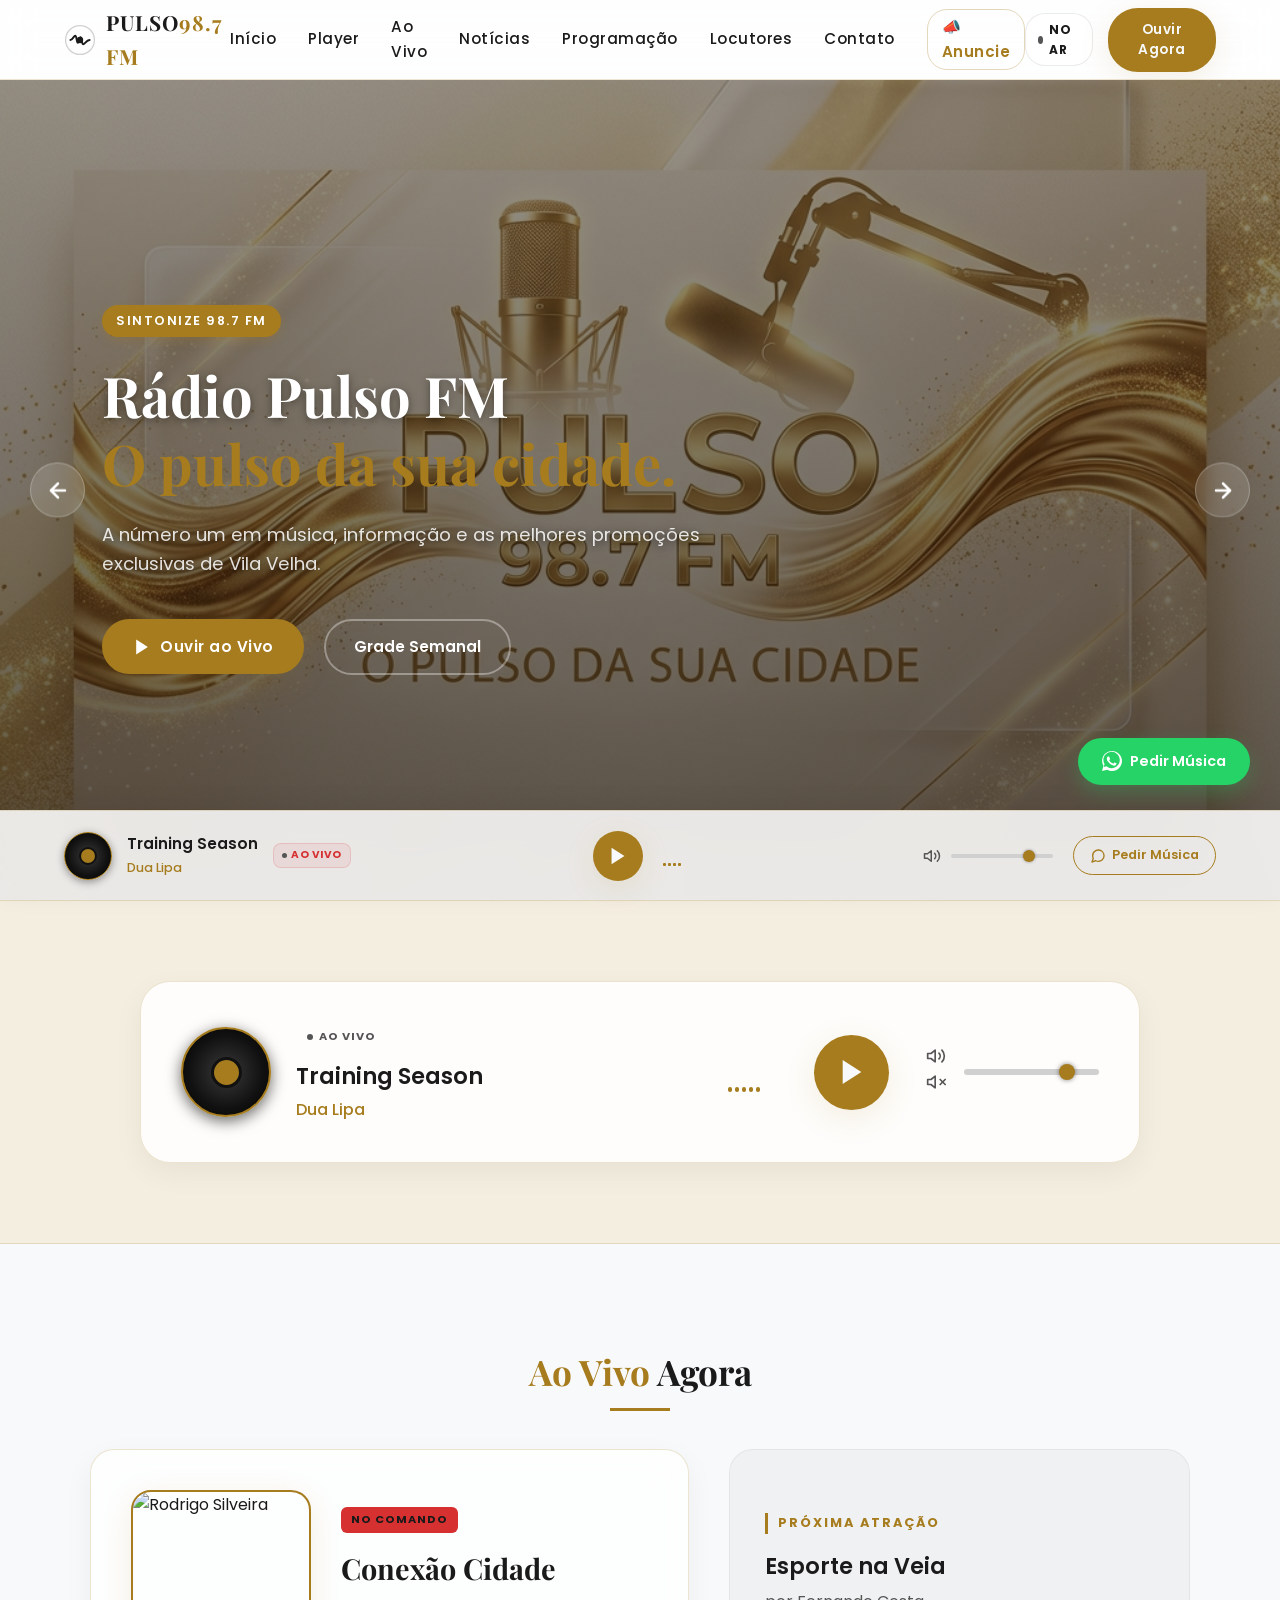
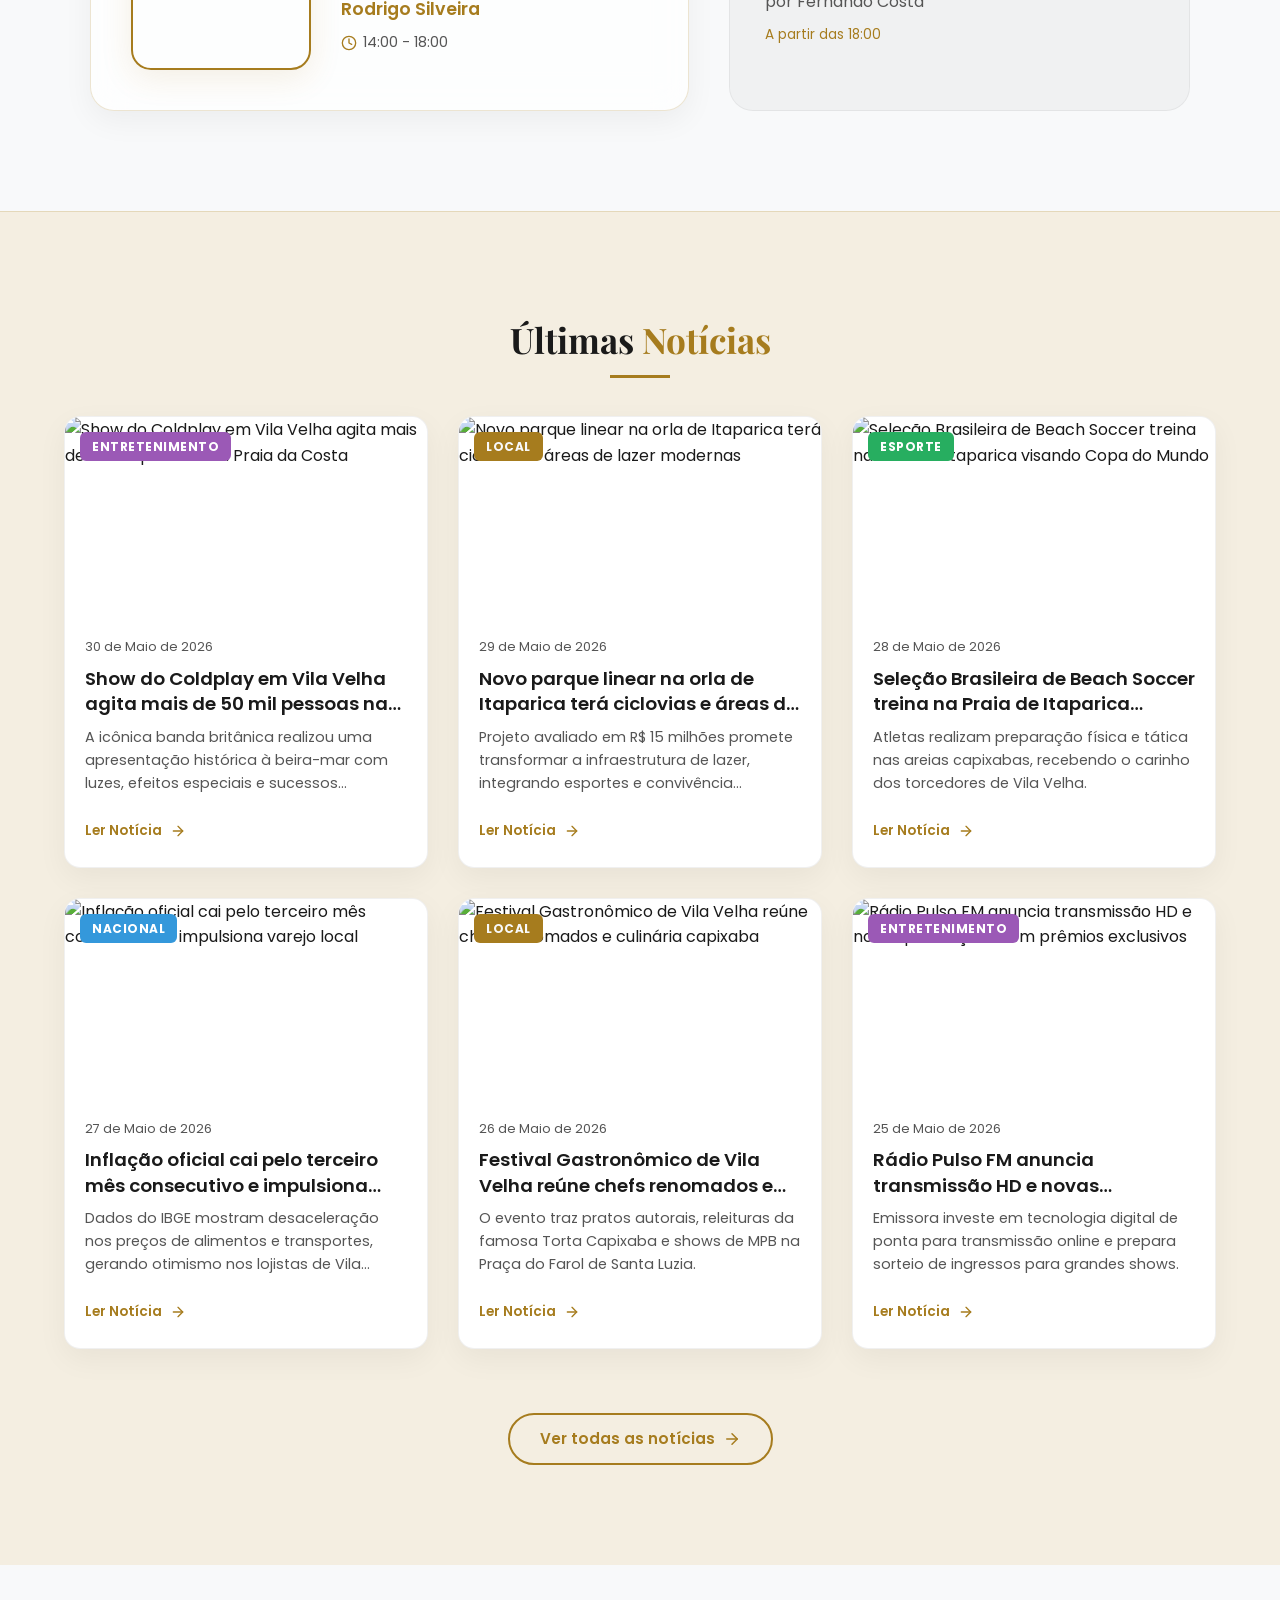
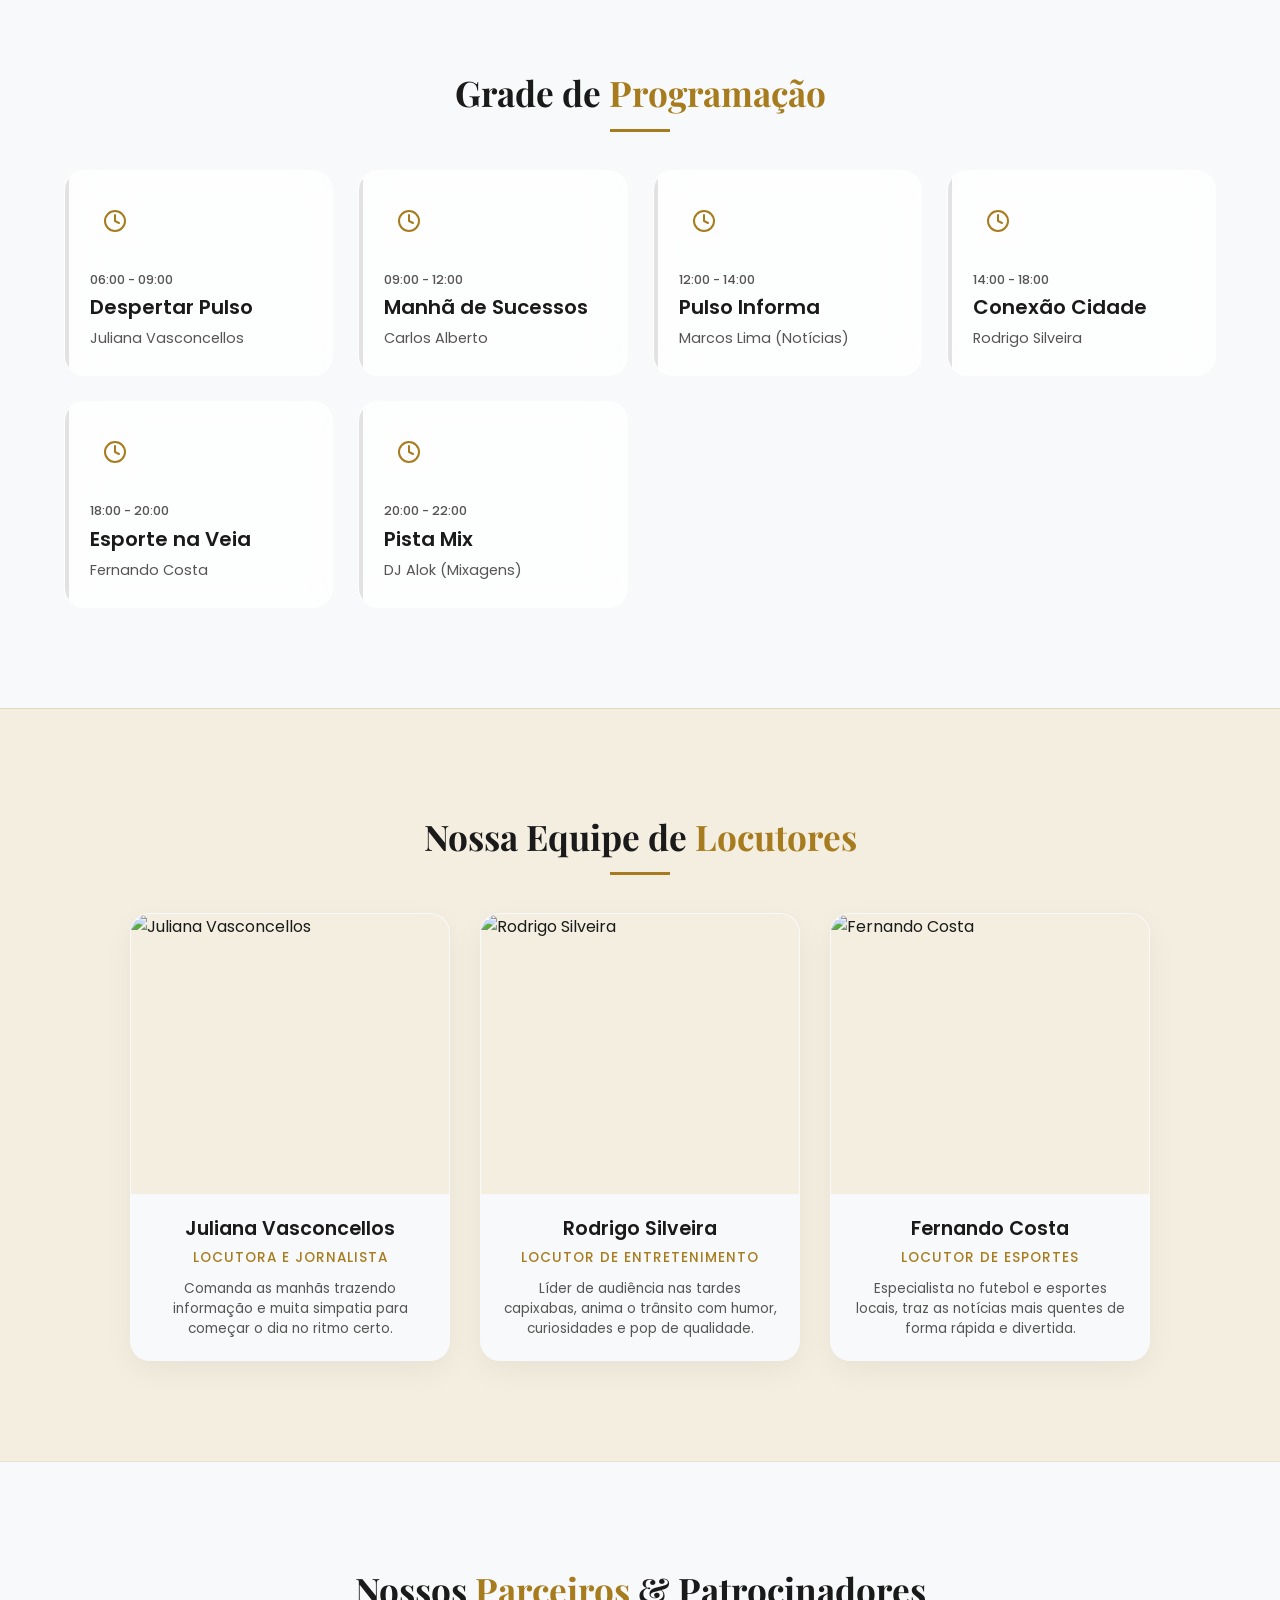
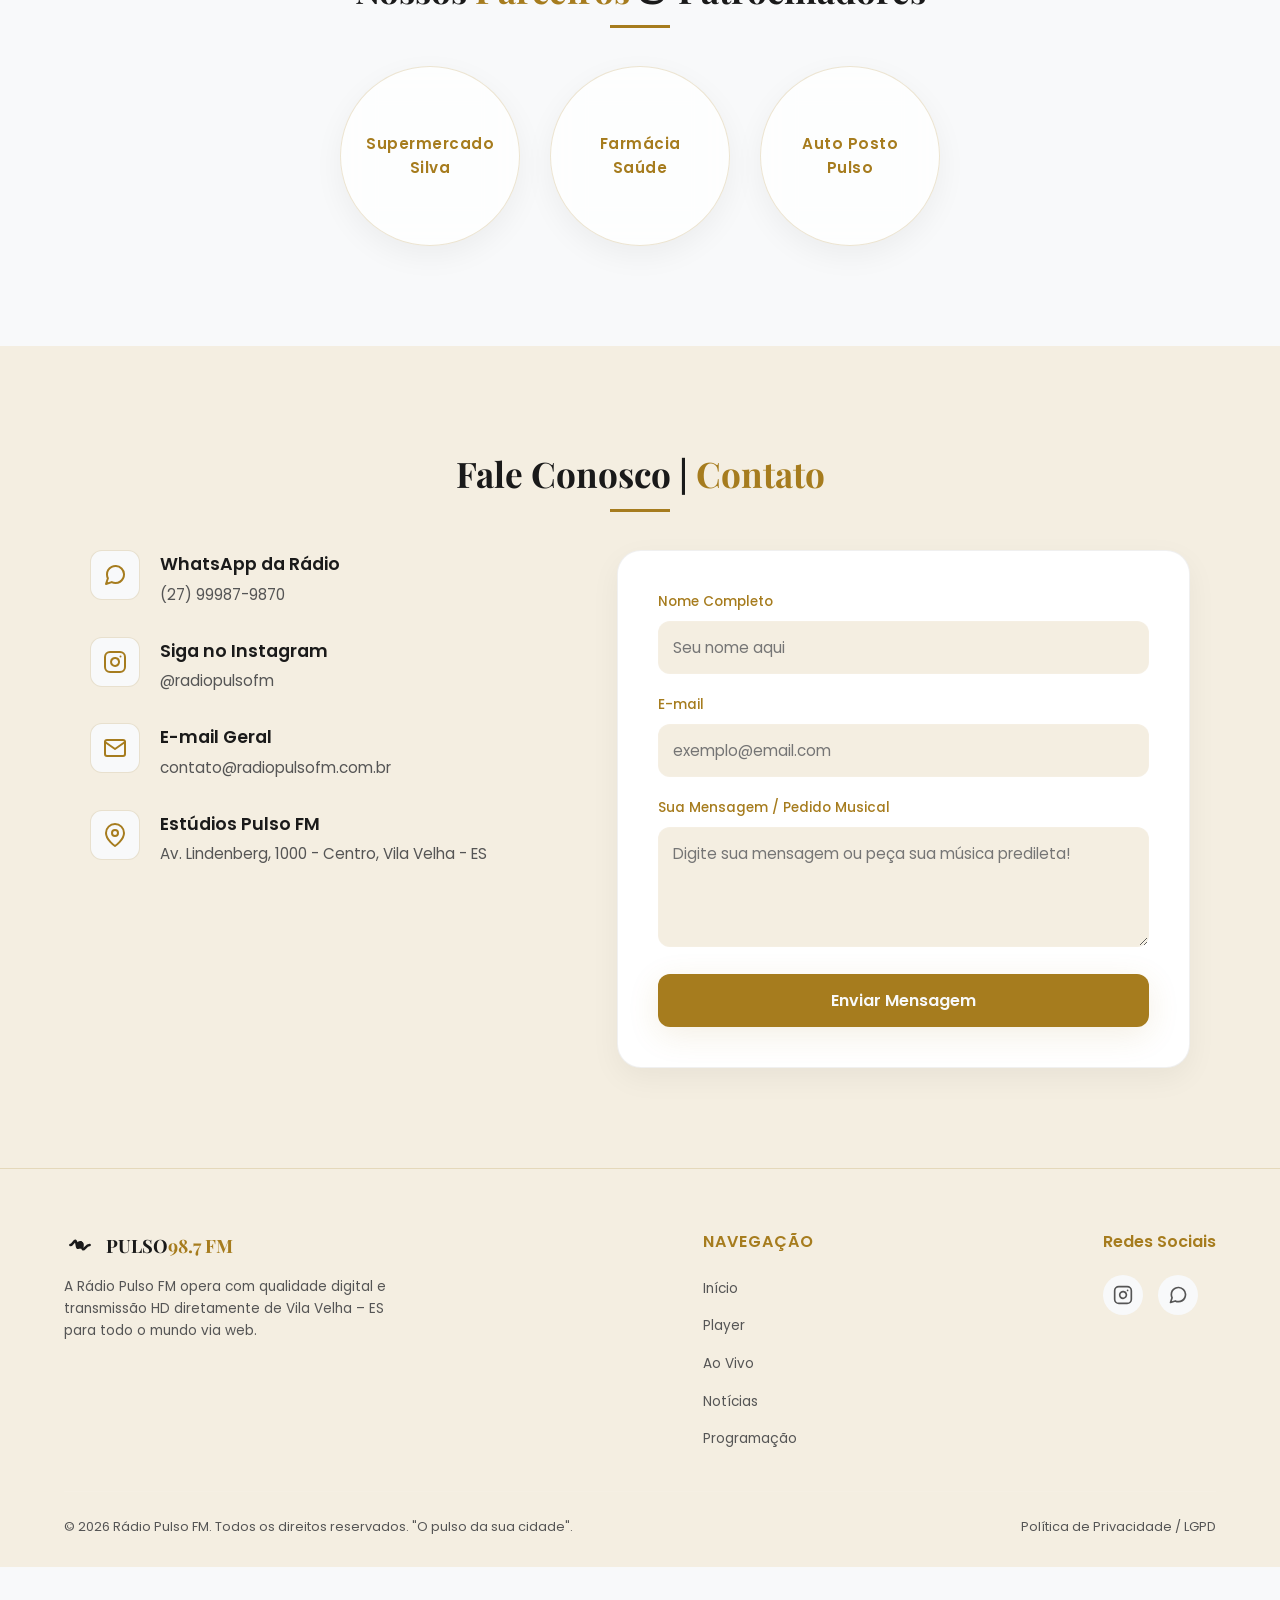
==== commit 25424360: "Coloquei novas paginas" ====
--- a/index.html
+++ b/index.html
@@ -59,6 +59,7 @@
       <a href="#programacao" class="nav-link">Programação</a>
       <a href="#locutores" class="nav-link">Locutores</a>
       <a href="#contato" class="nav-link">Contato</a>
+      <a href="./comercial.html" class="nav-link nav-link-destaque">📣 Anuncie</a>
     </nav>
 
     <!-- Ações do Header -->
@@ -300,7 +301,7 @@
       <div class="container-wrapper">
         <h2 class="section-title reveal">Grade de <span>Programação</span></h2>
         
-        <div class="programacao-grid">
+        <div class="programacao-grid" id="programacao-dinamica-grid">
           
           <!-- Card 1 -->
           <div class="programacao-card reveal">
@@ -389,7 +390,7 @@
       <div class="container-wrapper">
         <h2 class="section-title reveal">Nossa Equipe de <span>Locutores</span></h2>
         
-        <div class="locutores-grid">
+        <div class="locutores-grid" id="locutores-dinamica-grid">
           
           <!-- Locutor 1 -->
           <div class="locutor-card reveal">
@@ -479,7 +480,36 @@
       </div>
     </section>
 
-    <!-- Seção de PWA removida temporariamente -->
+    <!-- 8. PATROCINADORES -->
+    <section class="patrocinadores-section" id="patrocinadores">
+      <div class="container-wrapper">
+        <h2 class="section-title reveal">Nossos <span>Parceiros</span> & Patrocinadores</h2>
+        
+        <div class="patrocinadores-grid" id="patrocinadores-dinamico-grid">
+          <!-- Renderizado dinamicamente via script.js -->
+          <div class="patrocinador-card reveal">
+            <div class="patrocinador-logo-wrapper">
+              <span class="patrocinador-placeholder-logo">Parceiro Ouro</span>
+            </div>
+          </div>
+          <div class="patrocinador-card reveal" style="transition-delay: 0.1s;">
+            <div class="patrocinador-logo-wrapper">
+              <span class="patrocinador-placeholder-logo">Supermercado Silva</span>
+            </div>
+          </div>
+          <div class="patrocinador-card reveal" style="transition-delay: 0.2s;">
+            <div class="patrocinador-logo-wrapper">
+              <span class="patrocinador-placeholder-logo">Farmácia Saúde</span>
+            </div>
+          </div>
+          <div class="patrocinador-card reveal" style="transition-delay: 0.3s;">
+            <div class="patrocinador-logo-wrapper">
+              <span class="patrocinador-placeholder-logo">Auto Posto Pulso</span>
+            </div>
+          </div>
+        </div>
+      </div>
+    </section>
 
     <!-- 9. CONTATO -->
     <section class="contato-section" id="contato">
@@ -584,7 +614,7 @@
           </svg>
           <div class="footer-logo-text">PULSO<span>98.7 FM</span></div>
         </div>
-        <p class="footer-about-text">A Rádio Pulso FM opera com qualidade digital e transmissão HD diretamente de Vila Velha – ES para todo o mundo via web e aplicativo PWA.</p>
+        <p class="footer-about-text">A Rádio Pulso FM opera com qualidade digital e transmissão HD diretamente de Vila Velha – ES para todo o mundo via web.</p>
       </div>
 
       <div class="footer-col-links">
--- a/css/style.css
+++ b/css/style.css
@@ -184,6 +184,46 @@
   width: 100%;
 }
 
+.nav-link.active {
+  color: var(--color-gold);
+}
+
+.nav-link.active::after {
+  width: 100%;
+}
+
+/* Link de destaque (ex: Anuncie) */
+.nav-link-destaque {
+  color: var(--color-gold) !important;
+  font-weight: 600;
+  padding: 5px 14px;
+  border: 1.5px solid rgba(166, 124, 30, 0.3);
+  border-radius: 20px;
+  transition: var(--transition);
+}
+
+.nav-link-destaque:hover {
+  background: rgba(166, 124, 30, 0.08);
+  border-color: var(--color-gold);
+  color: var(--color-gold-hover) !important;
+}
+
+.nav-link-destaque::after {
+  display: none !important;
+}
+
+/* Reveal animation (para uso global em scroll) */
+.reveal {
+  opacity: 0;
+  transform: translateY(30px);
+  transition: opacity 0.7s ease, transform 0.7s ease;
+}
+
+.reveal.active {
+  opacity: 1;
+  transform: translateY(0);
+}
+
 .header-actions {
   display: flex;
   align-items: center;
@@ -1170,8 +1210,9 @@
 
 .locutores-grid {
   display: grid;
-  grid-template-columns: repeat(auto-fill, minmax(260px, 1fr));
+  grid-template-columns: repeat(auto-fit, minmax(260px, 320px));
   gap: 30px;
+  justify-content: center;
 }
 
 .locutor-card {
@@ -2529,3 +2570,73 @@
     height: 24px;
   }
 }
+
+/* ==========================================================================
+   8. PATROCINADORES SECTION STYLE
+   ========================================================================== */
+.patrocinadores-section {
+  padding: 100px 0;
+  background: var(--bg-primary);
+  border-top: 1px solid var(--border-glass);
+}
+
+.patrocinadores-grid {
+  display: grid;
+  grid-template-columns: repeat(auto-fit, minmax(180px, 180px));
+  gap: 30px;
+  justify-content: center;
+  align-items: center;
+  max-width: 1000px;
+  margin: 40px auto 0 auto;
+}
+
+.patrocinador-card {
+  background: var(--bg-card);
+  backdrop-filter: var(--glass-filter);
+  -webkit-backdrop-filter: var(--glass-filter);
+  border: 1px solid var(--border-glass);
+  border-radius: 50%;
+  width: 180px;
+  height: 180px;
+  margin: 0 auto;
+  display: flex;
+  align-items: center;
+  justify-content: center;
+  box-shadow: var(--shadow-dark);
+  transition: var(--transition);
+  cursor: pointer;
+  overflow: hidden;
+}
+
+.patrocinador-card:hover {
+  transform: translateY(-5px) scale(1.05);
+  border-color: var(--color-gold);
+  box-shadow: var(--shadow-gold);
+}
+
+.patrocinador-logo-wrapper {
+  width: 100%;
+  height: 100%;
+  display: flex;
+  align-items: center;
+  justify-content: center;
+  padding: 20px;
+  text-align: center;
+  position: relative;
+}
+
+.patrocinador-logo-wrapper img {
+  max-width: 80%;
+  max-height: 80%;
+  object-fit: contain;
+  transition: var(--transition);
+}
+
+.patrocinador-placeholder-logo {
+  font-family: var(--font-primary);
+  font-size: 0.95rem;
+  font-weight: 600;
+  color: var(--color-gold);
+  letter-spacing: 0.5px;
+}
+
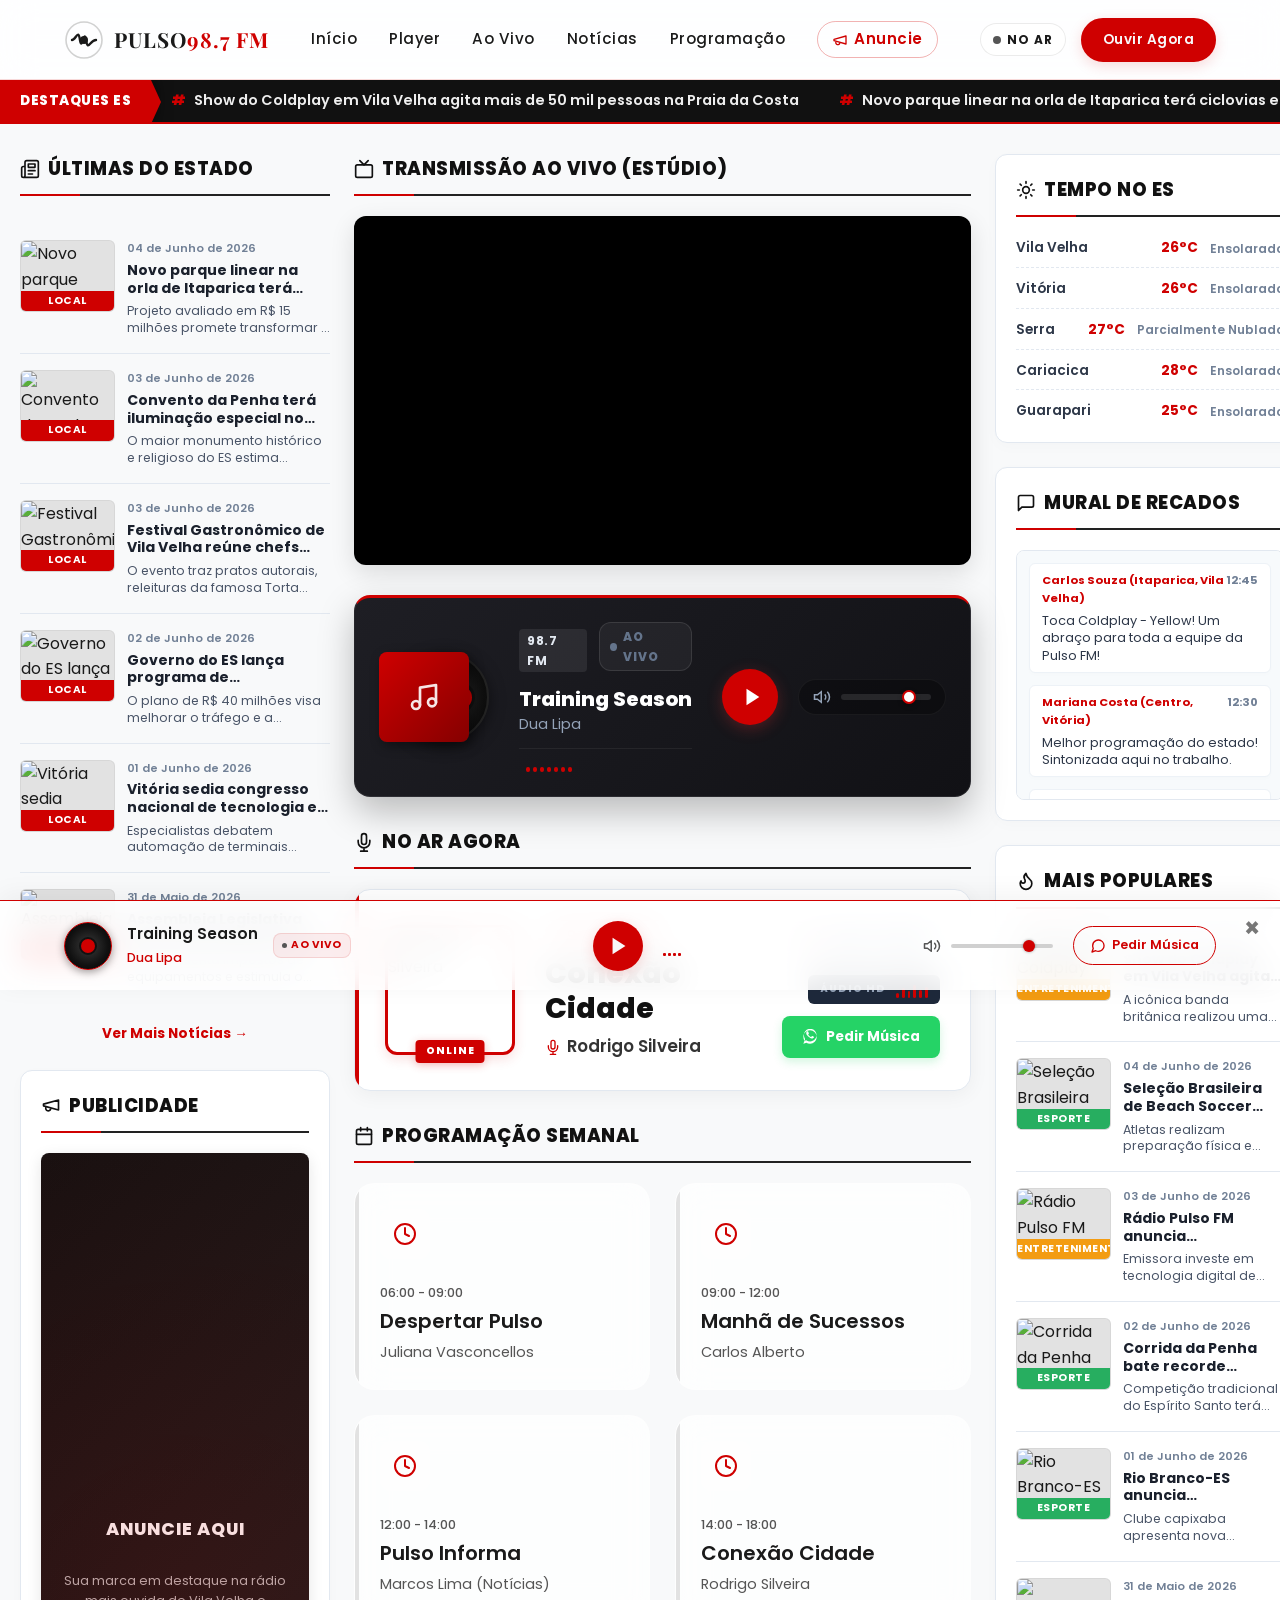
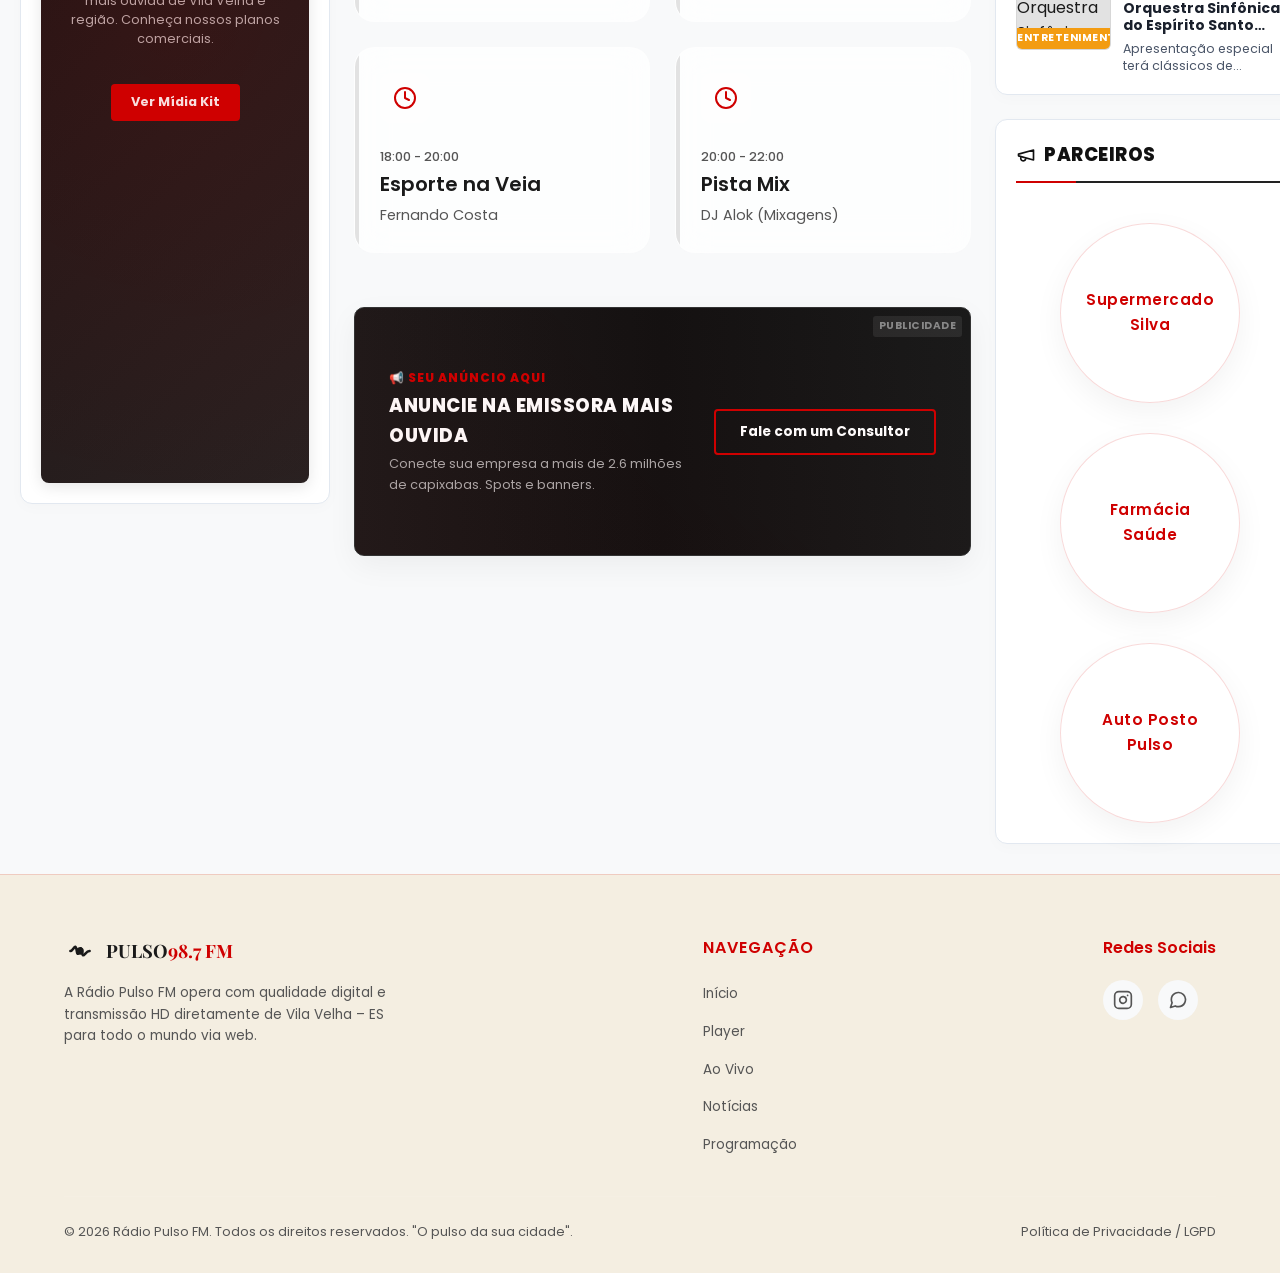
==== commit 3d30f1ca: "Agora ss" ====
--- a/index.html
+++ b/index.html
@@ -57,9 +57,10 @@
       <a href="#ao-vivo" class="nav-link">Ao Vivo</a>
       <a href="#noticias" class="nav-link">Notícias</a>
       <a href="#programacao" class="nav-link">Programação</a>
-      <a href="#locutores" class="nav-link">Locutores</a>
-      <a href="#contato" class="nav-link">Contato</a>
-      <a href="./comercial.html" class="nav-link nav-link-destaque">📣 Anuncie</a>
+      <a href="./comercial.html" class="nav-link nav-link-destaque">
+        <svg width="16" height="16" viewBox="0 0 24 24" fill="none" stroke="currentColor" stroke-width="2" stroke-linecap="round" stroke-linejoin="round"><path d="m3 11 18-5v12L3 13v-2Z"/><path d="M11.6 16.8a3 3 0 1 1-5.8-1.6"/></svg>
+        Anuncie
+      </a>
     </nav>
 
     <!-- Ações do Header -->
@@ -87,519 +88,257 @@
   </header>
 
   <main>
-    <!-- 2. HERO SLIDER CAROUSEL (Inspired by Mix FM & Massa FM) -->
-    <section class="hero-slider-section" id="inicio">
-      <div class="slider-container">
+    <!-- Letreiro Digital de Notícias (Trend News Ticker) -->
+    <div class="portal-trend-news">
+      <div class="portal-trend-label">DESTAQUES ES</div>
+      <div class="portal-trend-wrapper">
+        <div class="portal-trend-marquee" id="trend-news-ticker">
+          <!-- Renderizado dinamicamente via noticias.js -->
+        </div>
+      </div>
+    </div>
+
+    <!-- Layout Grid Principal (3 Colunas) -->
+    <div class="portal-layout-grid">
+      
+      <!-- Coluna Esquerda: Notícias do Espírito Santo -->
+      <aside class="portal-sidebar-left">
+        <div class="portal-section-header">
+          <h2 class="portal-section-title">
+            <svg class="title-icon" viewBox="0 0 24 24" fill="none" stroke="currentColor" stroke-width="2" stroke-linecap="round" stroke-linejoin="round"><path d="M4 22h16a2 2 0 0 0 2-2V4a2 2 0 0 0-2-2H8a2 2 0 0 0-2 2v16a2 2 0 0 1-2 2Zm0 0a2 2 0 0 1-2-2v-9c0-1.1.9-2 2-2h2"/><path d="M18 14h-8M15 18h-5M10 6h8v4h-8V6Z"/></svg>
+            ÚLTIMAS DO ESTADO
+          </h2>
+        </div>
+        <div class="portal-news-list" id="feed-noticias-es">
+          <!-- Linhas de notícias no estilo Leo Dias renderizadas via noticias.js -->
+        </div>
+        <div class="portal-more-news-btn">
+          <a href="./noticias.html" class="btn-more-news">Ver Mais Notícias →</a>
+        </div>
+
+        <!-- Widget: Publicidade Lateral (Simulado) -->
+        <div class="portal-widget ad-widget">
+          <div class="portal-section-header">
+            <h2 class="portal-section-title">
+              <svg class="title-icon" viewBox="0 0 24 24" fill="none" stroke="currentColor" stroke-width="2" stroke-linecap="round" stroke-linejoin="round"><path d="m3 11 18-5v12L3 13v-2Z"/><path d="M11.6 16.8a3 3 0 1 1-5.8-1.6"/></svg>
+              PUBLICIDADE
+            </h2>
+          </div>
+          <a href="./comercial.html" class="ad-link-widget">
+            <div class="ad-widget-content">
+              <h4>ANUNCIE AQUI</h4>
+              <p>Sua marca em destaque na rádio mais ouvida de Vila Velha e região. Conheça nossos planos comerciais.</p>
+              <span class="btn-ad-anuncie">Ver Mídia Kit</span>
+            </div>
+          </a>
+        </div>
+      </aside>
+
+      <!-- Coluna Central: Vídeo Live, Player Retro e Programação -->
+      <div class="portal-column-center">
         
-        <!-- Track of Slides -->
-        <div class="slider-track" id="slider-track">
-          
-          <!-- Slide 1: Brand Banner -->
-          <div class="slide active" style="background-image: linear-gradient(rgba(26, 16, 8, 0.45), rgba(26, 16, 8, 0.7)), url('./assets/images/banner_radio_brand.png');">
-            <div class="slide-content">
-              <span class="slide-tag">Sintonize 98.7 FM</span>
-              <h2 class="slide-title">Rádio Pulso FM <span>O pulso da sua cidade.</span></h2>
-              <p class="slide-desc">A número um em música, informação e as melhores promoções exclusivas de Vila Velha.</p>
-              <div class="slide-actions">
-                <button class="btn-slide-primary" onclick="document.getElementById('player').scrollIntoView({behavior: 'smooth'})">
-                  <svg width="20" height="20" viewBox="0 0 24 24" fill="currentColor">
-                    <polygon points="5 3 19 12 5 21 5 3"></polygon>
+        <!-- Bloco 1: Transmissão de Vídeo ao Vivo (Studio Live) -->
+        <section class="live-video-section">
+          <div class="portal-section-header">
+            <h2 class="portal-section-title">
+              <svg class="title-icon" viewBox="0 0 24 24" fill="none" stroke="currentColor" stroke-width="2" stroke-linecap="round" stroke-linejoin="round"><rect x="2" y="7" width="20" height="15" rx="2" ry="2"/><path d="m17 2-5 5-5-5"/></svg>
+              TRANSMISSÃO AO VIVO (ESTÚDIO)
+            </h2>
+          </div>
+          <div class="live-video-container">
+            <!-- Vídeo da transmissão ao vivo da Rádio -->
+            <iframe id="live-video-iframe" 
+                    src="https://www.youtube-nocookie.com/embed/9r-SdTBrDag?autoplay=0&mute=1&rel=0&modestbranding=1" 
+                    title="Rádio Pulso FM Live Stream" 
+                    frameborder="0" 
+                    allow="accelerometer; autoplay; clipboard-write; encrypted-media; gyroscope; picture-in-picture; web-share" 
+                    allowfullscreen></iframe>
+          </div>
+        </section>
+
+        <!-- Bloco 2: Player de Áudio Digital Premium (RDS & Equalizador) -->
+        <section class="digital-audio-player-section" id="player">
+          <div class="digital-player-console">
+            
+            <!-- Lado Esquerdo: Capa e Vinil Giratório -->
+            <div class="player-visual-side">
+              <div class="player-vinyl-wrapper">
+                <div class="player-vinyl" aria-hidden="true">
+                  <div class="vinyl-label"></div>
+                </div>
+                <div class="player-vinyl-cover">
+                  <svg viewBox="0 0 24 24" fill="none" stroke="currentColor" stroke-width="2" stroke-linecap="round" stroke-linejoin="round" class="music-note-icon">
+                    <path d="M9 18V5l12-2v13"></path>
+                    <circle cx="6" cy="18" r="3"></circle>
+                    <circle cx="18" cy="16" r="3"></circle>
                   </svg>
-                  Ouvir ao Vivo
-                </button>
-                <a href="#programacao" class="btn-slide-secondary">Grade Semanal</a>
-              </div>
-            </div>
-          </div>
-
-          <!-- Slide 2: WhatsApp Request Banner -->
-          <div class="slide" style="background-image: linear-gradient(rgba(26, 16, 8, 0.45), rgba(26, 16, 8, 0.7)), url('./assets/images/banner_radio_whatsapp.png');">
-            <div class="slide-content">
-              <span class="slide-tag">Promoção & Interatividade</span>
-              <h2 class="slide-title">Peça Sua Música <span>No WhatsApp da Rádio!</span></h2>
-              <p class="slide-desc">Mande seu áudio, concorra a prêmios e fale com o locutor em tempo real agora mesmo.</p>
-              <div class="slide-actions">
-                <a href="https://wa.me/5527999879870?text=Ol%C3%A1!%20Quero%20pedir%20minha%20musica%20favorita%20na%20programacao%20da%20Pulso%20FM." class="btn-slide-primary btn-green" target="_blank" rel="noopener">
-                  <svg width="20" height="20" viewBox="0 0 24 24" fill="currentColor">
-                    <path d="M.057 24l1.687-6.163c-1.041-1.804-1.588-3.849-1.587-5.946C.06 5.348 5.397.01 12.008.01c3.202.001 6.212 1.246 8.477 3.513 2.262 2.268 3.507 5.28 3.505 8.484-.004 6.657-5.34 11.997-11.953 11.997-2.005-.001-3.973-.504-5.717-1.465L0 24zm6.59-4.846c1.6.95 3.188 1.449 4.825 1.451 5.436 0 9.86-4.37 9.864-9.799.002-2.63-1.023-5.101-2.885-6.966a9.78 9.78 0 0 0-6.924-2.879c-5.43 0-9.856 4.37-9.86 9.8-.001 1.742.483 3.442 1.4 4.957l-.931 3.4 3.51-.916zM17.47 14.667c-.29-.145-1.713-.846-1.978-.942-.266-.097-.459-.145-.653.146-.193.29-.75.942-.919 1.134-.168.193-.338.217-.628.072-2.91-1.46-3.805-2.527-4.473-3.67-.17-.291-.018-.448.127-.592.13-.13.29-.338.435-.507.145-.169.193-.29.29-.483.097-.193.048-.361-.025-.507-.072-.145-.653-1.573-.894-2.152-.236-.569-.475-.492-.653-.502-.17-.008-.363-.01-.556-.01-.193 0-.507.072-.773.361-.266.29-1.014.99-1.014 2.415 0 1.425 1.038 2.802 1.182 2.995.145.193 2.044 3.12 4.952 4.377 2.22 1.002 2.946.88 3.993.684.53-.1.14-.846.85-1.042z"/>
-                  </svg>
-                  Pedir Música
-                </a>
-                <a href="#contato" class="btn-slide-secondary">Promoções</a>
-              </div>
-            </div>
-          </div>
-
-          <!-- Slide 3: Show Banner -->
-          <div class="slide" style="background-image: linear-gradient(rgba(26, 16, 8, 0.45), rgba(26, 16, 8, 0.7)), url('./assets/images/banner_radio_show.png');">
-            <div class="slide-content">
-              <span class="slide-tag">Programação em Destaque</span>
-              <h2 class="slide-title">Conexão Cidade <span>Segunda a Sexta, 14h às 18h.</span></h2>
-              <p class="slide-desc">O melhor do entretenimento, notícias locais e as músicas mais sintonizadas com Rodrigo Silveira.</p>
-              <div class="slide-actions">
-                <a href="#ao-vivo" class="btn-slide-primary">Ver Locutor</a>
-                <a href="#programacao" class="btn-slide-secondary">Grade de Horários</a>
-              </div>
-            </div>
-          </div>
-
-        </div>
-
-        <!-- Slider Arrow Navigation Controls -->
-        <button class="slider-arrow prev" id="slider-prev" aria-label="Slide anterior">
-          <svg width="24" height="24" viewBox="0 0 24 24" fill="none" stroke="currentColor" stroke-width="2.5" stroke-linecap="round" stroke-linejoin="round">
-            <line x1="19" y1="12" x2="5" y2="12"></line>
-            <polyline points="12 19 5 12 12 5"></polyline>
-          </svg>
-        </button>
-        <button class="slider-arrow next" id="slider-next" aria-label="Próximo slide">
-          <svg width="24" height="24" viewBox="0 0 24 24" fill="none" stroke="currentColor" stroke-width="2.5" stroke-linecap="round" stroke-linejoin="round">
-            <line x1="5" y1="12" x2="19" y2="12"></line>
-            <polyline points="12 5 19 12 12 19"></polyline>
-          </svg>
-        </button>
-
-        <!-- Slider Dots Navigation Indicators -->
-        <div class="slider-dots" id="slider-dots">
-          <span class="dot active" data-index="0" aria-label="Ir para slide 1"></span>
-          <span class="dot" data-index="1" aria-label="Ir para slide 2"></span>
-          <span class="dot" data-index="2" aria-label="Ir para slide 3"></span>
-        </div>
-
-      </div>
-    </section>
-
-    <!-- 3. PLAYER PRINCIPAL -->
-    <section class="player-section" id="player">
-      <div class="player-container reveal">
-        <div class="player-main-row">
-          
-          <!-- Metadados da Música e Status -->
-          <div class="player-info-block">
-            <div class="player-vinyl" aria-hidden="true">
-              <!-- Centro do disco -->
-            </div>
-            
-            <div class="player-meta">
-              <span class="player-live-badge" id="indicator-ao-vivo">
-                <span class="bullet"></span>
-                AO VIVO
-              </span>
-              <h3 id="musica-atual">Carregando...</h3>
-              <p id="artista-atual">Rádio Pulso FM</p>
-            </div>
-
-            <!-- Equalizer Animado em CSS -->
-            <div class="equalizer-container" id="equalizer" aria-label="Indicador visual de som" aria-live="polite">
-              <span class="equalizer-bar"></span>
-              <span class="equalizer-bar"></span>
-              <span class="equalizer-bar"></span>
-              <span class="equalizer-bar"></span>
-              <span class="equalizer-bar"></span>
-            </div>
-          </div>
-
-          <!-- Controles de Áudio -->
-          <div class="player-controls">
-            <!-- Botão Play/Pause -->
-            <button class="btn-play-main" id="btn-play-pause" aria-label="Tocar ou pausar transmissão ao vivo">
-              <!-- Play Icon -->
-              <svg class="play-icon-svg" viewBox="0 0 24 24" fill="currentColor">
-                <polygon points="5 3 19 12 5 21 5 3"></polygon>
-              </svg>
-              <!-- Pause Icon -->
-              <svg class="pause-icon-svg" viewBox="0 0 24 24" fill="currentColor">
-                <rect x="6" y="4" width="4" height="16"></rect>
-                <rect x="14" y="4" width="4" height="16"></rect>
-              </svg>
-            </button>
-
-            <!-- Controle de Volume -->
-            <div class="player-volume-container">
-              <button class="btn-volume-mute" id="btn-mute" aria-label="Ativar ou desativar mudo">
-                <!-- Volume Up Icon -->
-                <svg id="volume-high-svg" width="20" height="20" viewBox="0 0 24 24" fill="none" stroke="currentColor" stroke-width="2" stroke-linecap="round" stroke-linejoin="round">
-                  <polygon points="11 5 6 9 2 9 2 15 6 15 11 19 11 5"></polygon>
-                  <path d="M19.07 4.93a10 10 0 0 1 0 14.14M15.54 8.46a5 5 0 0 1 0 7.07"></path>
-                </svg>
-                <!-- Mute Icon -->
-                <svg id="volume-muted-svg" width="20" height="20" viewBox="0 0 24 24" fill="none" stroke="currentColor" stroke-width="2" stroke-linecap="round" stroke-linejoin="round">
-                  <polygon points="11 5 6 9 2 9 2 15 6 15 11 19 11 5"></polygon>
-                  <line x1="23" y1="9" x2="17" y2="15"></line>
-                  <line x1="17" y1="9" x2="23" y2="15"></line>
-                </svg>
-              </button>
-              <input type="range" class="volume-slider" id="volume-slider" min="0" max="1" step="0.05" value="0.8" aria-label="Ajustar volume da rádio">
-            </div>
-          </div>
-
-        </div>
-      </div>
-    </section>
-
-    <!-- 4. AO VIVO AGORA -->
-    <section class="aovivo-section" id="ao-vivo">
-      <div class="container-wrapper">
-        <h2 class="section-title reveal"><span>Ao Vivo</span> Agora</h2>
-        
-        <div class="aovivo-container">
-          <!-- Locutor de Plantão -->
-          <div class="aovivo-card-principal reveal">
-            <div class="aovivo-locutor-photo">
-              <!-- Foto real do locutor de plantão (Rodrigo Silveira) -->
-              <img src="https://images.unsplash.com/photo-1500648767791-00dcc994a43e?auto=format&fit=crop&q=80&w=400&h=400" alt="Rodrigo Silveira" loading="lazy">
-            </div>
-            <div class="aovivo-details">
-              <span class="aovivo-status-badge">No Comando</span>
-              <h3 class="aovivo-show-name">Conexão Cidade</h3>
-              <p class="aovivo-locutor-name">Rodrigo Silveira</p>
-              <p class="aovivo-time" aria-label="Horário: das 14 horas às 18 horas">
-                <svg width="16" height="16" viewBox="0 0 24 24" fill="none" stroke="currentColor" stroke-width="2" stroke-linecap="round" stroke-linejoin="round">
-                  <circle cx="12" cy="12" r="10"></circle>
-                  <polyline points="12 6 12 12 16 14"></polyline>
-                </svg>
-                14:00 - 18:00
-              </p>
-            </div>
-          </div>
-
-          <!-- Próximo Programa -->
-          <div class="proximo-card reveal" style="transition-delay: 0.15s;">
-            <span class="proximo-title">Próxima Atração</span>
-            <h3 class="proximo-show-name">Esporte na Veia</h3>
-            <p class="proximo-locutor">por Fernando Costa</p>
-            <span class="proximo-time">A partir das 18:00</span>
-          </div>
-        </div>
-      </div>
-    </section>
-
-    <!-- 5. NOTÍCIAS -->
-    <section class="noticias-section" id="noticias">
-      <div class="container-wrapper">
-        <h2 class="section-title reveal">Últimas <span>Notícias</span></h2>
-        
-        <!-- Grid de notícias (renderizado dinamicamente pelo JS) -->
-        <div class="noticias-grid reveal" id="noticias-home-grid">
-          <!-- Carregado via noticias.js -->
-        </div>
-
-        <div class="noticias-ver-todas reveal">
-          <a href="./noticias.html" class="btn-ver-todas" aria-label="Visualizar todas as notícias em página dedicada">
-            Ver todas as notícias
-            <svg width="18" height="18" viewBox="0 0 24 24" fill="none" stroke="currentColor" stroke-width="2" stroke-linecap="round" stroke-linejoin="round">
-              <line x1="5" y1="12" x2="19" y2="12"></line>
-              <polyline points="12 5 19 12 12 19"></polyline>
-            </svg>
-          </a>
-        </div>
-      </div>
-    </section>
-
-    <!-- 6. PROGRAMAÇÃO -->
-    <section class="programacao-section" id="programacao">
-      <div class="container-wrapper">
-        <h2 class="section-title reveal">Grade de <span>Programação</span></h2>
-        
-        <div class="programacao-grid" id="programacao-dinamica-grid">
-          
-          <!-- Card 1 -->
-          <div class="programacao-card reveal">
-            <div class="programacao-icon-wrapper" aria-hidden="true">
-              <svg width="24" height="24" viewBox="0 0 24 24" fill="none" stroke="currentColor" stroke-width="2" stroke-linecap="round" stroke-linejoin="round">
-                <path d="M12 2a10 10 0 0 1 10 10c0 5.523-4.477 10-10 10S2 17.523 2 12 6.477 2 12 2z"/>
-                <path d="M12 6v6l4 2"/>
-              </svg>
-            </div>
-            <span class="programacao-time">06:00 - 09:00</span>
-            <h3 class="programacao-show-name">Despertar Pulso</h3>
-            <p class="programacao-locutor">Juliana Vasconcellos</p>
-          </div>
-
-          <!-- Card 2 -->
-          <div class="programacao-card reveal" style="transition-delay: 0.1s;">
-            <div class="programacao-icon-wrapper" aria-hidden="true">
-              <svg width="24" height="24" viewBox="0 0 24 24" fill="none" stroke="currentColor" stroke-width="2" stroke-linecap="round" stroke-linejoin="round">
-                <path d="M2 3h6a4 4 0 0 1 4 4v14a3 3 0 0 0-3-3H2z"/>
-                <path d="M22 3h-6a4 4 0 0 0-4 4v14a3 3 0 0 1 3-3h7z"/>
-              </svg>
-            </div>
-            <span class="programacao-time">09:00 - 12:00</span>
-            <h3 class="programacao-show-name">Manhã de Sucessos</h3>
-            <p class="programacao-locutor">Carlos Alberto</p>
-          </div>
-
-          <!-- Card 3 -->
-          <div class="programacao-card reveal" style="transition-delay: 0.2s;">
-            <div class="programacao-icon-wrapper" aria-hidden="true">
-              <svg width="24" height="24" viewBox="0 0 24 24" fill="none" stroke="currentColor" stroke-width="2" stroke-linecap="round" stroke-linejoin="round">
-                <circle cx="12" cy="12" r="10"></circle>
-                <line x1="2" y1="12" x2="22" y2="12"></line>
-              </svg>
-            </div>
-            <span class="programacao-time">12:00 - 14:00</span>
-            <h3 class="programacao-show-name">Jornal da Tarde</h3>
-            <p class="programacao-locutor">Marcos Lima (Notícias)</p>
-          </div>
-
-          <!-- Card 4 (ATIVO / NO AR) -->
-          <div class="programacao-card ativo-no-ar reveal" style="transition-delay: 0.3s;">
-            <span class="programacao-badge-no-ar">NO AR</span>
-            <div class="programacao-icon-wrapper" aria-hidden="true">
-              <svg width="24" height="24" viewBox="0 0 24 24" fill="none" stroke="currentColor" stroke-width="2" stroke-linecap="round" stroke-linejoin="round">
-                <path d="M12 2a3 3 0 0 0-3 3v7a3 3 0 0 0 6 0V5a3 3 0 0 0-3-3z"></path>
-                <path d="M19 10v2a7 7 0 0 1-14 0v-2"></path>
-                <line x1="12" y1="19" x2="12" y2="22"></line>
-              </svg>
-            </div>
-            <span class="programacao-time">14:00 - 18:00</span>
-            <h3 class="programacao-show-name">Conexão Cidade</h3>
-            <p class="programacao-locutor">Rodrigo Silveira</p>
-          </div>
-
-          <!-- Card 5 -->
-          <div class="programacao-card reveal" style="transition-delay: 0.4s;">
-            <div class="programacao-icon-wrapper" aria-hidden="true">
-              <svg width="24" height="24" viewBox="0 0 24 24" fill="none" stroke="currentColor" stroke-width="2" stroke-linecap="round" stroke-linejoin="round">
-                <polygon points="12 2 15.09 8.26 22 9.27 17 14.14 18.18 21.02 12 17.77 5.82 21.02 7 14.14 2 9.27 8.91 8.26 12 2"></polygon>
-              </svg>
-            </div>
-            <span class="programacao-time">18:00 - 20:00</span>
-            <h3 class="programacao-show-name">Esporte na Veia</h3>
-            <p class="programacao-locutor">Fernando Costa</p>
-          </div>
-
-          <!-- Card 6 -->
-          <div class="programacao-card reveal" style="transition-delay: 0.5s;">
-            <div class="programacao-icon-wrapper" aria-hidden="true">
-              <svg width="24" height="24" viewBox="0 0 24 24" fill="none" stroke="currentColor" stroke-width="2" stroke-linecap="round" stroke-linejoin="round">
-                <path d="M21 12.79A9 9 0 1 1 11.21 3 7 7 0 0 0 21 12.79z"/>
-              </svg>
-            </div>
-            <span class="programacao-time">20:00 - 00:00</span>
-            <h3 class="programacao-show-name">Balada Pulso FM</h3>
-            <p class="programacao-locutor">DJ Alok (Mixagens)</p>
-          </div>
-
-        </div>
-      </div>
-    </section>
-
-    <!-- 7. LOCUTORES -->
-    <section class="locutores-section" id="locutores">
-      <div class="container-wrapper">
-        <h2 class="section-title reveal">Nossa Equipe de <span>Locutores</span></h2>
-        
-        <div class="locutores-grid" id="locutores-dinamica-grid">
-          
-          <!-- Locutor 1 -->
-          <div class="locutor-card reveal">
-            <div class="locutor-img-wrapper">
-              <img src="https://images.unsplash.com/photo-1494790108377-be9c29b29330?auto=format&fit=crop&q=80&w=400&h=400" alt="Juliana Vasconcellos" class="locutor-img" loading="lazy">
-              <div class="locutor-overlay-hover">
-                <div class="locutor-social-links">
-                  <a href="https://instagram.com" class="locutor-social-btn" aria-label="Instagram de Juliana" target="_blank" rel="noopener">
-                    <svg width="18" height="18" viewBox="0 0 24 24" fill="none" stroke="currentColor" stroke-width="2" stroke-linecap="round" stroke-linejoin="round">
-                      <rect x="2" y="2" width="20" height="20" rx="5" ry="5"></rect>
-                      <path d="M16 11.37A4 4 0 1 1 12.63 8 4 4 0 0 1 16 11.37z"></path>
-                      <line x1="17.5" y1="6.5" x2="17.51" y2="6.5"></line>
-                    </svg>
-                  </a>
-                  <a href="https://wa.me/5527999999999" class="locutor-social-btn" aria-label="WhatsApp de Juliana" target="_blank" rel="noopener">
-                    <svg width="18" height="18" viewBox="0 0 24 24" fill="none" stroke="currentColor" stroke-width="2" stroke-linecap="round" stroke-linejoin="round">
-                      <path d="M21 11.5a8.38 8.38 0 0 1-.9 3.8 8.5 8.5 0 0 1-7.6 4.7 8.38 8.38 0 0 1-3.8-.9L3 21l1.9-5.7a8.38 8.38 0 0 1-.9-3.8 8.5 8.5 0 0 1 4.7-7.6 8.38 8.38 0 0 1 3.8-.9h.5a8.48 8.48 0 0 1 8 8v.5z"></path>
-                    </svg>
-                  </a>
                 </div>
               </div>
             </div>
-            <div class="locutor-info">
-              <h3 class="locutor-name">Juliana Vasconcellos</h3>
-              <p class="locutor-role">Locutora e Jornalista</p>
-              <p class="locutor-bio">Comanda as manhãs trazendo informação e muita simpatia para começar o dia no ritmo certo.</p>
-            </div>
-          </div>
-
-          <!-- Locutor 2 -->
-          <div class="locutor-card reveal" style="transition-delay: 0.15s;">
-            <div class="locutor-img-wrapper">
-              <img src="https://images.unsplash.com/photo-1539571696357-5a69c17a67c6?auto=format&fit=crop&q=80&w=400&h=400" alt="Rodrigo Silveira" class="locutor-img" loading="lazy">
-              <div class="locutor-overlay-hover">
-                <div class="locutor-social-links">
-                  <a href="https://instagram.com" class="locutor-social-btn" aria-label="Instagram de Rodrigo" target="_blank" rel="noopener">
-                    <svg width="18" height="18" viewBox="0 0 24 24" fill="none" stroke="currentColor" stroke-width="2" stroke-linecap="round" stroke-linejoin="round">
-                      <rect x="2" y="2" width="20" height="20" rx="5" ry="5"></rect>
-                      <path d="M16 11.37A4 4 0 1 1 12.63 8 4 4 0 0 1 16 11.37z"></path>
-                      <line x1="17.5" y1="6.5" x2="17.51" y2="6.5"></line>
-                    </svg>
-                  </a>
-                  <a href="https://wa.me/5527999999999" class="locutor-social-btn" aria-label="WhatsApp de Rodrigo" target="_blank" rel="noopener">
-                    <svg width="18" height="18" viewBox="0 0 24 24" fill="none" stroke="currentColor" stroke-width="2" stroke-linecap="round" stroke-linejoin="round">
-                      <path d="M21 11.5a8.38 8.38 0 0 1-.9 3.8 8.5 8.5 0 0 1-7.6 4.7 8.38 8.38 0 0 1-3.8-.9L3 21l1.9-5.7a8.38 8.38 0 0 1-.9-3.8 8.5 8.5 0 0 1 4.7-7.6 8.38 8.38 0 0 1 3.8-.9h.5a8.48 8.48 0 0 1 8 8v.5z"></path>
-                    </svg>
-                  </a>
+            
+            <!-- Lado Central: Display com Metadados e Equalizador -->
+            <div class="player-info-side">
+              <div class="player-status-bar">
+                <span class="player-frequency">98.7 FM</span>
+                <span class="player-live-badge" id="indicator-ao-vivo">
+                  <span class="bullet"></span> AO VIVO
+                </span>
+              </div>
+              
+              <div class="player-track-display">
+                <h3 id="musica-atual" class="player-track-title">Carregando...</h3>
+                <p id="artista-atual" class="player-track-artist">Rádio Pulso FM</p>
+              </div>
+              
+              <div class="player-spectrum-container">
+                <div class="equalizer-container" id="equalizer" aria-label="Indicador visual de som" aria-live="polite">
+                  <span class="equalizer-bar"></span>
+                  <span class="equalizer-bar"></span>
+                  <span class="equalizer-bar"></span>
+                  <span class="equalizer-bar"></span>
+                  <span class="equalizer-bar"></span>
+                  <span class="equalizer-bar"></span>
+                  <span class="equalizer-bar"></span>
                 </div>
               </div>
             </div>
-            <div class="locutor-info">
-              <h3 class="locutor-name">Rodrigo Silveira</h3>
-              <p class="locutor-role">Locutor de Entretenimento</p>
-              <p class="locutor-bio">Líder de audiência nas tardes capixabas, anima o trânsito com humor, curiosidades e pop de qualidade.</p>
-            </div>
-          </div>
-
-          <!-- Locutor 3 -->
-          <div class="locutor-card reveal" style="transition-delay: 0.3s;">
-            <div class="locutor-img-wrapper">
-              <img src="https://images.unsplash.com/photo-1507003211169-0a1dd7228f2d?auto=format&fit=crop&q=80&w=400&h=400" alt="Fernando Costa" class="locutor-img" loading="lazy">
-              <div class="locutor-overlay-hover">
-                <div class="locutor-social-links">
-                  <a href="https://instagram.com" class="locutor-social-btn" aria-label="Instagram de Fernando" target="_blank" rel="noopener">
-                    <svg width="18" height="18" viewBox="0 0 24 24" fill="none" stroke="currentColor" stroke-width="2" stroke-linecap="round" stroke-linejoin="round">
-                      <rect x="2" y="2" width="20" height="20" rx="5" ry="5"></rect>
-                      <path d="M16 11.37A4 4 0 1 1 12.63 8 4 4 0 0 1 16 11.37z"></path>
-                      <line x1="17.5" y1="6.5" x2="17.51" y2="6.5"></line>
-                    </svg>
-                  </a>
-                  <a href="https://wa.me/5527999999999" class="locutor-social-btn" aria-label="WhatsApp de Fernando" target="_blank" rel="noopener">
-                    <svg width="18" height="18" viewBox="0 0 24 24" fill="none" stroke="currentColor" stroke-width="2" stroke-linecap="round" stroke-linejoin="round">
-                      <path d="M21 11.5a8.38 8.38 0 0 1-.9 3.8 8.5 8.5 0 0 1-7.6 4.7 8.38 8.38 0 0 1-3.8-.9L3 21l1.9-5.7a8.38 8.38 0 0 1-.9-3.8 8.5 8.5 0 0 1 4.7-7.6 8.38 8.38 0 0 1 3.8-.9h.5a8.48 8.48 0 0 1 8 8v.5z"></path>
-                    </svg>
-                  </a>
-                </div>
+
+            <!-- Lado Direito: Botão Play/Pause e Controle de Volume -->
+            <div class="player-controls-side">
+              <!-- Botão Play/Pause circular -->
+              <button class="btn-digital-play" id="btn-play-pause" aria-label="Tocar ou pausar transmissão">
+                <svg class="play-icon-svg" viewBox="0 0 24 24" fill="currentColor">
+                  <polygon points="6 3 20 12 6 21 6 3"></polygon>
+                </svg>
+                <svg class="pause-icon-svg" viewBox="0 0 24 24" fill="currentColor" style="display:none;">
+                  <rect x="5" y="3" width="4" height="18" rx="1"></rect>
+                  <rect x="15" y="3" width="4" height="18" rx="1"></rect>
+                </svg>
+              </button>
+
+              <!-- Mute e Controle Deslizante de Volume -->
+              <div class="digital-volume-block">
+                <button class="btn-digital-mute" id="btn-mute" aria-label="Ativar ou desativar mudo">
+                  <svg id="volume-high-svg" width="18" height="18" viewBox="0 0 24 24" fill="none" stroke="currentColor" stroke-width="2">
+                    <polygon points="11 5 6 9 2 9 2 15 6 15 11 19 11 5"></polygon>
+                    <path d="M19.07 4.93a10 10 0 0 1 0 14.14M15.54 8.46a5 5 0 0 1 0 7.07"></path>
+                  </svg>
+                  <svg id="volume-muted-svg" width="18" height="18" viewBox="0 0 24 24" fill="none" stroke="currentColor" stroke-width="2" style="display:none;">
+                    <polygon points="11 5 6 9 2 9 2 15 6 15 11 19 11 5"></polygon>
+                    <line x1="23" y1="9" x2="17" y2="15"></line>
+                    <line x1="17" y1="9" x2="23" y2="15"></line>
+                  </svg>
+                </button>
+                <input type="range" class="digital-volume-slider" id="volume-slider" min="0" max="1" step="0.05" value="0.8" aria-label="Ajustar volume">
               </div>
             </div>
-            <div class="locutor-info">
-              <h3 class="locutor-name">Fernando Costa</h3>
-              <p class="locutor-role">Locutor de Esportes</p>
-              <p class="locutor-bio">Especialista no futebol e esportes locais, traz as notícias mais quentes de forma rápida e divertida.</p>
+
+          </div>
+        </section>
+
+        <!-- Bloco 3: Locutor No Ar Agora -->
+        <section class="ao-vivo-now-section" id="ao-vivo">
+          <div class="portal-section-header">
+            <h2 class="portal-section-title">
+              <svg class="title-icon" viewBox="0 0 24 24" fill="none" stroke="currentColor" stroke-width="2" stroke-linecap="round" stroke-linejoin="round"><path d="M12 2a3 3 0 0 0-3 3v7a3 3 0 0 0 6 0V5a3 3 0 0 0-3-3Z"/><path d="M19 10v2a7 7 0 0 1-14 0v-2M12 19v4M8 23h8"/></svg>
+              NO AR AGORA
+            </h2>
+          </div>
+          <div class="aovivo-container">
+            <!-- Renderizado dinamicamente via script.js -->
+          </div>
+        </section>
+
+        <!-- Bloco 4: Grade de Programação Semanal -->
+        <section class="programacao-grid-section" id="programacao">
+          <div class="portal-section-header">
+            <h2 class="portal-section-title">
+              <svg class="title-icon" viewBox="0 0 24 24" fill="none" stroke="currentColor" stroke-width="2" stroke-linecap="round" stroke-linejoin="round"><rect x="3" y="4" width="18" height="18" rx="2" ry="2"/><line x1="16" y1="2" x2="16" y2="6"/><line x1="8" y1="2" x2="8" y2="6"/><line x1="3" y1="10" x2="21" y2="10"/></svg>
+              PROGRAMAÇÃO SEMANAL
+            </h2>
+          </div>
+          <div class="programacao-grid" id="programacao-dinamica-grid">
+            <!-- Renderizado dinamicamente via script.js -->
+          </div>
+        </section>
+
+        <!-- Banner de Publicidade da Coluna Central (Simulado) -->
+        <div class="portal-center-ad-banner">
+          <div class="ad-badge">PUBLICIDADE</div>
+          <a href="./comercial.html" class="center-ad-link">
+            <div class="center-ad-content">
+              <div class="ad-text-content">
+                <span class="ad-tagline">📢 SEU ANÚNCIO AQUI</span>
+                <h3>ANUNCIE NA EMISSORA MAIS OUVIDA</h3>
+                <p>Conecte sua empresa a mais de 2.6 milhões de capixabas. Spots e banners.</p>
+              </div>
+              <span class="ad-cta-button">Fale com um Consultor</span>
             </div>
-          </div>
-
-        </div>
-      </div>
-    </section>
-
-    <!-- 8. PATROCINADORES -->
-    <section class="patrocinadores-section" id="patrocinadores">
-      <div class="container-wrapper">
-        <h2 class="section-title reveal">Nossos <span>Parceiros</span> & Patrocinadores</h2>
+          </a>
+        </div>
+
+      </div>
+
+      <!-- Coluna Direita: Clima, Mural de Ouvintes, Populares, Anúncios -->
+      <aside class="portal-sidebar-right">
         
-        <div class="patrocinadores-grid" id="patrocinadores-dinamico-grid">
-          <!-- Renderizado dinamicamente via script.js -->
-          <div class="patrocinador-card reveal">
-            <div class="patrocinador-logo-wrapper">
-              <span class="patrocinador-placeholder-logo">Parceiro Ouro</span>
+        <!-- Widget 1: Clima nas Cidades do ES -->
+        <div class="portal-widget clima-widget">
+          <div class="portal-section-header">
+            <h2 class="portal-section-title">
+              <svg class="title-icon" viewBox="0 0 24 24" fill="none" stroke="currentColor" stroke-width="2" stroke-linecap="round" stroke-linejoin="round"><circle cx="12" cy="12" r="4"/><path d="M12 2v2M12 20v2M4.93 4.93l1.41 1.41M17.66 17.66l1.41 1.41M2 12h2M20 12h2M6.34 17.66l-1.41 1.41M19.07 4.93l-1.41 1.41"/></svg>
+              TEMPO NO ES
+            </h2>
+          </div>
+          <div class="clima-widget-content" id="clima-es-widget">
+            <!-- Preenchido via script.js -->
+          </div>
+        </div>
+
+        <!-- Widget 2: Mural de Ouvintes / Pedidos (Guestbook) -->
+        <div class="portal-widget guestbook-widget">
+          <div class="portal-section-header">
+            <h2 class="portal-section-title">
+              <svg class="title-icon" viewBox="0 0 24 24" fill="none" stroke="currentColor" stroke-width="2" stroke-linecap="round" stroke-linejoin="round"><path d="M21 15a2 2 0 0 1-2 2H7l-4 4V5a2 2 0 0 1 2-2h14a2 2 0 0 1 2 2z"/></svg>
+              MURAL DE RECADOS
+            </h2>
+          </div>
+          <div class="guestbook-messages-container">
+            <div class="guestbook-messages-list" id="guestbook-messages-list">
+              <!-- Preenchido via script.js -->
             </div>
           </div>
-          <div class="patrocinador-card reveal" style="transition-delay: 0.1s;">
-            <div class="patrocinador-logo-wrapper">
-              <span class="patrocinador-placeholder-logo">Supermercado Silva</span>
-            </div>
-          </div>
-          <div class="patrocinador-card reveal" style="transition-delay: 0.2s;">
-            <div class="patrocinador-logo-wrapper">
-              <span class="patrocinador-placeholder-logo">Farmácia Saúde</span>
-            </div>
-          </div>
-          <div class="patrocinador-card reveal" style="transition-delay: 0.3s;">
-            <div class="patrocinador-logo-wrapper">
-              <span class="patrocinador-placeholder-logo">Auto Posto Pulso</span>
-            </div>
-          </div>
-        </div>
-      </div>
-    </section>
-
-    <!-- 9. CONTATO -->
-    <section class="contato-section" id="contato">
-      <div class="container-wrapper">
-        <h2 class="section-title reveal">Fale Conosco | <span>Contato</span></h2>
-        
-        <div class="contato-container">
-          <!-- Info de Contato -->
-          <div class="contato-info-col reveal">
-            
-            <!-- WhatsApp -->
-            <div class="contato-metodo">
-              <div class="contato-metodo-icon" aria-hidden="true">
-                <svg width="24" height="24" viewBox="0 0 24 24" fill="none" stroke="currentColor" stroke-width="2" stroke-linecap="round" stroke-linejoin="round">
-                  <path d="M21 11.5a8.38 8.38 0 0 1-.9 3.8 8.5 8.5 0 0 1-7.6 4.7 8.38 8.38 0 0 1-3.8-.9L3 21l1.9-5.7a8.38 8.38 0 0 1-.9-3.8 8.5 8.5 0 0 1 4.7-7.6 8.38 8.38 0 0 1 3.8-.9h.5a8.48 8.48 0 0 1 8 8v.5z"></path>
-                </svg>
-              </div>
-              <div class="contato-metodo-details">
-                <h4>WhatsApp da Rádio</h4>
-                <p><a href="https://wa.me/5527999879870" target="_blank" rel="noopener">(27) 99987-9870</a></p>
-              </div>
-            </div>
-
-            <!-- Instagram -->
-            <div class="contato-metodo">
-              <div class="contato-metodo-icon" aria-hidden="true">
-                <svg width="24" height="24" viewBox="0 0 24 24" fill="none" stroke="currentColor" stroke-width="2" stroke-linecap="round" stroke-linejoin="round">
-                  <rect x="2" y="2" width="20" height="20" rx="5" ry="5"></rect>
-                  <path d="M16 11.37A4 4 0 1 1 12.63 8 4 4 0 0 1 16 11.37z"></path>
-                  <line x1="17.5" y1="6.5" x2="17.51" y2="6.5"></line>
-                </svg>
-              </div>
-              <div class="contato-metodo-details">
-                <h4>Siga no Instagram</h4>
-                <p><a href="https://instagram.com/radiopulsofm" target="_blank" rel="noopener">@radiopulsofm</a></p>
-              </div>
-            </div>
-
-            <!-- Email -->
-            <div class="contato-metodo">
-              <div class="contato-metodo-icon" aria-hidden="true">
-                <svg width="24" height="24" viewBox="0 0 24 24" fill="none" stroke="currentColor" stroke-width="2" stroke-linecap="round" stroke-linejoin="round">
-                  <path d="M4 4h16c1.1 0 2 .9 2 2v12c0 1.1-.9 2-2 2H4c-1.1 0-2-.9-2-2V6c0-1.1.9-2 2-2z"></path>
-                  <polyline points="22,6 12,13 2,6"></polyline>
-                </svg>
-              </div>
-              <div class="contato-metodo-details">
-                <h4>E-mail Geral</h4>
-                <p><a href="mailto:contato@radiopulsofm.com.br">contato@radiopulsofm.com.br</a></p>
-              </div>
-            </div>
-
-            <!-- Endereço / Google Maps -->
-            <div class="contato-metodo">
-              <div class="contato-metodo-icon" aria-hidden="true">
-                <svg width="24" height="24" viewBox="0 0 24 24" fill="none" stroke="currentColor" stroke-width="2" stroke-linecap="round" stroke-linejoin="round">
-                  <path d="M21 10c0 7-9 13-9 13s-9-6-9-13a9 9 0 0 1 18 0z"></path>
-                  <circle cx="12" cy="10" r="3"></circle>
-                </svg>
-              </div>
-              <div class="contato-metodo-details">
-                <h4>Estúdios Pulso FM</h4>
-                <p><a href="https://maps.google.com/?q=Av.+Lindenberg,+Vila+Velha+-+ES" target="_blank" rel="noopener">Av. Lindenberg, 1000 - Centro, Vila Velha - ES</a></p>
-              </div>
-            </div>
-
-          </div>
-
-          <!-- Formulário de Contato -->
-          <div class="contato-form-col reveal" style="transition-delay: 0.2s;">
-            <form id="form-contato" aria-label="Formulário de contato">
-              <div class="form-group">
-                <label for="form-nome" class="form-label">Nome Completo</label>
-                <input type="text" id="form-nome" class="form-input" placeholder="Seu nome aqui" required>
-              </div>
-              <div class="form-group">
-                <label for="form-email" class="form-label">E-mail</label>
-                <input type="email" id="form-email" class="form-input" placeholder="exemplo@email.com" required>
-              </div>
-              <div class="form-group">
-                <label for="form-mensagem" class="form-label">Sua Mensagem / Pedido Musical</label>
-                <textarea id="form-mensagem" class="form-input" placeholder="Digite sua mensagem ou peça sua música predileta!" required></textarea>
-              </div>
-              <button type="submit" class="btn-form-enviar">Enviar Mensagem</button>
-            </form>
-          </div>
-
-        </div>
-      </div>
-    </section>
+        </div>
+
+        <!-- Widget 3: Mais Populares / Entretenimento & Esportes -->
+        <div class="portal-widget populares-widget">
+          <div class="portal-section-header">
+            <h2 class="portal-section-title">
+              <svg class="title-icon" viewBox="0 0 24 24" fill="none" stroke="currentColor" stroke-width="2" stroke-linecap="round" stroke-linejoin="round"><path d="M8.5 14.5A2.5 2.5 0 0 0 11 12c0-1.38-.5-2-1-3-1.072-2.143-.224-4.054 2-6 .5 2.5 2 4.9 4 6.5 2 1.6 3 3.5 3 5.5a7 7 0 1 1-14 0c0-1.153.433-2.294 1-3a2.5 2.5 0 0 0 2.5 2.5z"/></svg>
+              MAIS POPULARES
+            </h2>
+          </div>
+          <div class="portal-news-list" id="feed-noticias-populares">
+            <!-- Linhas de notícias no estilo Leo Dias renderizadas via noticias.js -->
+          </div>
+        </div>
+
+        <!-- Widget 4: Parceiros & Patrocinadores -->
+        <div class="portal-widget sponsors-widget" id="patrocinadores">
+          <div class="portal-section-header">
+            <h2 class="portal-section-title">
+              <svg class="title-icon" viewBox="0 0 24 24" fill="none" stroke="currentColor" stroke-width="2" stroke-linecap="round" stroke-linejoin="round"><path d="m3 11 18-5v12L3 13v-2Z"/><path d="M11.6 16.8a3 3 0 1 1-5.8-1.6"/></svg>
+              PARCEIROS
+            </h2>
+          </div>
+          <div class="patrocinadores-grid" id="patrocinadores-dinamico-grid">
+            <!-- Preenchido via script.js -->
+          </div>
+        </div>
+
+      </aside>
+
+    </div>
   </main>
 
   <!-- 10. FOOTER -->
@@ -650,7 +389,7 @@
 
     <div class="footer-bottom">
       <p>&copy; <span id="ano-copyright">2026</span> Rádio Pulso FM. Todos os direitos reservados. "O pulso da sua cidade".</p>
-      <a href="#contato" class="footer-policy-link">Política de Privacidade / LGPD</a>
+      <a href="#" class="footer-policy-link">Política de Privacidade / LGPD</a>
     </div>
   </footer>
 
@@ -680,13 +419,7 @@
     </div>
   </dialog>
 
-  <!-- Botão Flutuante do WhatsApp (Pedir Música) -->
-  <a href="https://wa.me/5527999879870?text=Ol%C3%A1!%20Gostaria%20de%20pedir%20uma%20m%C3%BAsica%20na%20programacao%20da%20R%C3%A1dio%20Pulso%20FM." class="btn-whatsapp-flutuante" target="_blank" rel="noopener" aria-label="Pedir música no WhatsApp da Rádio">
-    <svg width="24" height="24" viewBox="0 0 24 24" fill="currentColor">
-      <path d="M.057 24l1.687-6.163c-1.041-1.804-1.588-3.849-1.587-5.946C.06 5.348 5.397.01 12.008.01c3.202.001 6.212 1.246 8.477 3.513 2.262 2.268 3.507 5.28 3.505 8.484-.004 6.657-5.34 11.997-11.953 11.997-2.005-.001-3.973-.504-5.717-1.465L0 24zm6.59-4.846c1.6.95 3.188 1.449 4.825 1.451 5.436 0 9.86-4.37 9.864-9.799.002-2.63-1.023-5.101-2.885-6.966a9.78 9.78 0 0 0-6.924-2.879c-5.43 0-9.856 4.37-9.86 9.8-.001 1.742.483 3.442 1.4 4.957l-.931 3.4 3.51-.916zM17.47 14.667c-.29-.145-1.713-.846-1.978-.942-.266-.097-.459-.145-.653.146-.193.29-.75.942-.919 1.134-.168.193-.338.217-.628.072-2.91-1.46-3.805-2.527-4.473-3.67-.17-.291-.018-.448.127-.592.13-.13.29-.338.435-.507.145-.169.193-.29.29-.483.097-.193.048-.361-.025-.507-.072-.145-.653-1.573-.894-2.152-.236-.569-.475-.492-.653-.502-.17-.008-.363-.01-.556-.01-.193 0-.507.072-.773.361-.266.29-1.014.99-1.014 2.415 0 1.425 1.038 2.802 1.182 2.995.145.193 2.044 3.12 4.952 4.377 2.22 1.002 2.946.88 3.993.684.53-.1.14-.846.85-1.042z"/>
-    </svg>
-    <span>Pedir Música</span>
-  </a>
+
 
   <!-- Persistent Sticky Bottom Player Bar -->
   <div class="sticky-player-bar" id="sticky-player">
@@ -759,6 +492,9 @@
         </a>
       </div>
 
+      <!-- Botão de Fechar o Player (X) -->
+      <button class="btn-sticky-close" id="btn-sticky-close" aria-label="Fechar player">&times;</button>
+
     </div>
   </div>
 
--- a/css/style.css
+++ b/css/style.css
@@ -200,6 +200,9 @@
   border: 1.5px solid rgba(166, 124, 30, 0.3);
   border-radius: 20px;
   transition: var(--transition);
+  display: inline-flex;
+  align-items: center;
+  gap: 6px;
 }
 
 .nav-link-destaque:hover {
@@ -824,40 +827,54 @@
 
 /* 6. Ao Vivo Agora (Locutor) */
 .aovivo-section {
-  padding: 100px 5%;
+  padding: 60px 0;
   background-color: var(--bg-primary);
 }
 
 .aovivo-container {
-  max-width: 1100px;
+  max-width: 100%;
   margin: 0 auto;
   display: grid;
-  grid-template-columns: 1.3fr 1fr;
-  gap: 40px;
-  align-items: stretch;
+  grid-template-columns: 1fr;
+  gap: 24px;
 }
 
 .aovivo-card-principal {
-  background: var(--bg-card);
-  backdrop-filter: var(--glass-filter);
-  -webkit-backdrop-filter: var(--glass-filter);
-  border: 1px solid var(--border-glass);
-  border-radius: 24px;
-  padding: 40px;
+  background: #ffffff;
+  border: 1px solid #e2e8f0;
+  border-radius: 16px;
+  padding: 30px;
   display: flex;
   align-items: center;
   gap: 30px;
-  box-shadow: var(--shadow-dark);
+  box-shadow: 0 4px 20px rgba(0, 0, 0, 0.05);
+  transition: all 0.3s ease;
+  position: relative;
+  overflow: hidden;
+}
+
+.aovivo-card-principal::before {
+  content: '';
+  position: absolute;
+  top: 0;
+  left: 0;
+  width: 4px;
+  height: 100%;
+  background-color: var(--color-red);
+}
+
+.aovivo-locutor-photo-wrapper {
+  position: relative;
+  flex-shrink: 0;
 }
 
 .aovivo-locutor-photo {
-  width: 180px;
-  height: 180px;
-  border-radius: 20px;
-  border: 2px solid var(--color-gold);
+  width: 130px;
+  height: 130px;
+  border-radius: 12px;
+  border: 3px solid var(--color-red);
   overflow: hidden;
-  box-shadow: var(--shadow-gold);
-  flex-shrink: 0;
+  box-shadow: 0 4px 12px rgba(214, 48, 49, 0.15);
 }
 
 .aovivo-locutor-photo img {
@@ -866,87 +883,187 @@
   object-fit: cover;
 }
 
-.aovivo-details {
+.aovivo-photo-badge {
+  position: absolute;
+  bottom: -8px;
+  left: 50%;
+  transform: translateX(-50%);
+  background-color: var(--color-red);
+  color: #ffffff;
+  font-size: 0.65rem;
+  font-weight: 800;
+  letter-spacing: 1px;
+  padding: 3px 10px;
+  border-radius: 4px;
+  box-shadow: 0 2px 8px rgba(214, 48, 49, 0.3);
+  animation: pulse-red-bg 2s infinite;
+}
+
+.aovivo-details-middle {
   flex: 1;
+  display: flex;
+  flex-direction: column;
+  gap: 8px;
+}
+
+.aovivo-status-row {
+  display: flex;
+  align-items: center;
 }
 
 .aovivo-status-badge {
   display: inline-block;
-  background-color: var(--color-red);
-  color: var(--color-white);
+  background-color: rgba(214, 48, 49, 0.1);
+  color: var(--color-red);
+  border: 1px solid rgba(214, 48, 49, 0.2);
   font-size: 0.7rem;
   font-weight: 700;
   letter-spacing: 1px;
   padding: 4px 10px;
   border-radius: 6px;
   text-transform: uppercase;
-  margin-bottom: 12px;
-  animation: pulse-red-bg 2s infinite;
 }
 
 .aovivo-show-name {
-  font-family: var(--font-accent);
+  font-family: var(--font-primary);
   font-size: 1.8rem;
+  font-weight: 800;
+  color: #111111;
+  margin: 0;
+  line-height: 1.2;
+}
+
+.aovivo-locutor-row {
+  display: flex;
+  align-items: center;
+  gap: 6px;
+  color: #555555;
+}
+
+.aovivo-locutor-row .locutor-icon {
+  stroke: var(--color-red);
+  flex-shrink: 0;
+}
+
+.aovivo-locutor-name {
+  font-weight: 600;
+  font-size: 1.05rem;
+  color: #333333;
+}
+
+.aovivo-details-right {
+  display: flex;
+  flex-direction: column;
+  align-items: flex-end;
+  gap: 12px;
+  flex-shrink: 0;
+}
+
+.aovivo-time-box {
+  display: flex;
+  align-items: center;
+  gap: 8px;
+  background-color: #f1f5f9;
+  border: 1px solid #e2e8f0;
+  padding: 8px 16px;
+  border-radius: 8px;
+  font-size: 0.9rem;
   font-weight: 700;
-  margin-bottom: 4px;
-}
-
-.aovivo-locutor-name {
-  color: var(--color-gold);
-  font-weight: 600;
-  font-size: 1.1rem;
-  margin-bottom: 8px;
-}
-
-.aovivo-time {
-  font-size: 0.9rem;
-  color: var(--color-gray);
-  display: flex;
-  align-items: center;
-  gap: 6px;
-}
-
-.aovivo-time svg {
-  color: var(--color-gold);
-}
-
-.proximo-card {
-  background: rgba(0, 0, 0, 0.03);
-  border: 1px solid rgba(0, 0, 0, 0.05);
-  border-radius: 24px;
-  padding: 35px;
-  display: flex;
-  flex-direction: column;
-  justify-content: center;
-}
-
-.proximo-title {
-  color: var(--color-gold);
-  text-transform: uppercase;
-  font-size: 0.8rem;
+  color: #334155;
+}
+
+.aovivo-time-box .time-icon {
+  stroke: var(--color-red);
+}
+
+.aovivo-waveform-container {
+  display: flex;
+  align-items: center;
+  gap: 10px;
+  background-color: #1e293b;
+  padding: 6px 12px;
+  border-radius: 6px;
+}
+
+.waveform-label {
+  color: #94a3b8;
+  font-size: 0.65rem;
+  font-weight: 800;
+  letter-spacing: 1px;
+}
+
+.aovivo-waveform {
+  display: flex;
+  align-items: flex-end;
+  gap: 3px;
+  height: 16px;
+  width: 32px;
+}
+
+.wave-bar {
+  display: block;
+  width: 3px;
+  height: 100%;
+  background-color: var(--color-red);
+  border-radius: 2px;
+  animation: aovivo-wave-bounce 0.5s ease-in-out infinite alternate;
+}
+
+.wave-bar:nth-child(1) { animation-delay: 0.1s; height: 30%; }
+.wave-bar:nth-child(2) { animation-delay: 0.3s; height: 60%; }
+.wave-bar:nth-child(3) { animation-delay: 0.6s; height: 40%; }
+.wave-bar:nth-child(4) { animation-delay: 0.2s; height: 80%; }
+.wave-bar:nth-child(5) { animation-delay: 0.5s; height: 50%; }
+.wave-bar:nth-child(6) { animation-delay: 0.4s; height: 70%; }
+
+.btn-aovivo-request {
+  display: inline-flex;
+  align-items: center;
+  gap: 8px;
+  background-color: #25d366;
+  color: #ffffff;
+  font-size: 0.85rem;
   font-weight: 700;
-  letter-spacing: 2px;
-  margin-bottom: 15px;
-  border-left: 3px solid var(--color-gold);
-  padding-left: 10px;
-}
-
-.proximo-show-name {
-  font-size: 1.4rem;
-  font-weight: 600;
-  margin-bottom: 4px;
-}
-
-.proximo-locutor {
-  color: var(--color-gray);
-  font-size: 1rem;
-  margin-bottom: 10px;
-}
-
-.proximo-time {
-  font-size: 0.85rem;
-  color: var(--color-gold);
-}
+  padding: 10px 20px;
+  border-radius: 8px;
+  box-shadow: 0 4px 10px rgba(37, 211, 102, 0.2);
+  transition: all 0.3s ease;
+  text-decoration: none;
+}
+
+.btn-aovivo-request:hover {
+  background-color: #20ba5a;
+  transform: translateY(-2px);
+  box-shadow: 0 6px 14px rgba(37, 211, 102, 0.3);
+  color: #ffffff;
+}
+
+.btn-aovivo-request .wpp-icon {
+  fill: currentColor;
+  stroke: none;
+}
+
+@keyframes aovivo-wave-bounce {
+  0% {
+    height: 20%;
+  }
+  100% {
+    height: 100%;
+  }
+}
+
+@keyframes pulse-red-bg {
+  0% {
+    box-shadow: 0 0 0 0 rgba(214, 48, 49, 0.4);
+  }
+  70% {
+    box-shadow: 0 0 0 8px rgba(214, 48, 49, 0);
+  }
+  100% {
+    box-shadow: 0 0 0 0 rgba(214, 48, 49, 0);
+  }
+}
+
 
 /* 7. Notícias */
 .noticias-section {
@@ -2179,13 +2296,45 @@
   
   .aovivo-card-principal {
     flex-direction: column;
-    padding: 25px;
+    padding: 25px 20px;
     text-align: center;
+    align-items: center;
+    gap: 24px;
+  }
+  
+  .aovivo-locutor-photo-wrapper {
+    margin-bottom: 5px;
   }
   
   .aovivo-locutor-photo {
-    width: 140px;
-    height: 140px;
+    width: 120px;
+    height: 120px;
+  }
+  
+  .aovivo-details-middle {
+    align-items: center;
+    text-align: center;
+    padding-left: 0;
+  }
+  
+  .aovivo-locutor-row {
+    justify-content: center;
+  }
+  
+  .aovivo-details-right {
+    align-items: center;
+    width: 100%;
+    gap: 16px;
+  }
+  
+  .aovivo-time-box {
+    width: 100%;
+    justify-content: center;
+  }
+  
+  .btn-aovivo-request {
+    width: 100%;
+    justify-content: center;
   }
   
   .contato-form-col {
@@ -2216,7 +2365,7 @@
    ========================================================================== */
 
 /* Spacing offset for the main document so sticky bar never covers text */
-body {
+body:has(.sticky-player-bar.visible) {
   padding-bottom: 90px;
 }
 
@@ -2273,7 +2422,12 @@
   display: flex;
   align-items: center;
   padding: 0 5%;
-  transition: var(--transition);
+  transform: translateY(100%); /* Oculto por padrão */
+  transition: transform 0.4s cubic-bezier(0.25, 0.8, 0.25, 1), background-color 0.3s, border-color 0.3s;
+}
+
+.sticky-player-bar.visible {
+  transform: translateY(0); /* Exibido ao dar play */
 }
 
 .sticky-player-container {
@@ -2525,7 +2679,7 @@
    ========================================================================== */
 
 @media (max-width: 768px) {
-  body {
+  body:has(.sticky-player-bar.visible) {
     padding-bottom: 80px;
   }
 
@@ -2636,7 +2790,1236 @@
   font-family: var(--font-primary);
   font-size: 0.95rem;
   font-weight: 600;
-  color: var(--color-gold);
+  color: var(--color-red);
   letter-spacing: 0.5px;
 }
 
+/* ==========================================================================
+   PORTAL LEO DIAS / REDESENHO RETRO PREMIUM
+   ========================================================================== */
+
+/* Substituição de Variáveis para Tema Vermelho */
+:root {
+  --color-red: #cf0000;
+  --color-red-hover: #b30000;
+  --color-gold: #cf0000; /* Substituir referências antigas */
+  --color-gold-hover: #b30000;
+  --border-glass: rgba(207, 0, 0, 0.15);
+  --shadow-gold: 0 4px 14px rgba(207, 0, 0, 0.15);
+}
+
+/* Overrides no Header para Marca Vermelha */
+.header-logo-text span {
+  color: var(--color-red) !important;
+}
+.btn-ouvir-header {
+  background-color: var(--color-red) !important;
+  border-color: var(--color-red) !important;
+}
+.btn-ouvir-header:hover {
+  color: var(--color-red) !important;
+  background-color: transparent !important;
+}
+.nav-link:hover, .nav-link.active {
+  color: var(--color-red) !important;
+}
+.nav-link::after {
+  background-color: var(--color-red) !important;
+}
+.nav-link-destaque {
+  color: var(--color-red) !important;
+  border-color: rgba(207, 0, 0, 0.3) !important;
+}
+.nav-link-destaque:hover {
+  background: rgba(207, 0, 0, 0.08) !important;
+  border-color: var(--color-red) !important;
+  color: var(--color-red-hover) !important;
+}
+
+/* 1. Letreiro de Tendências (Trend News Ticker) */
+.portal-trend-news {
+  display: flex;
+  align-items: center;
+  background-color: #111;
+  border-bottom: 2px solid var(--color-red);
+  height: 44px;
+  overflow: hidden;
+  margin-top: 80px; /* Logo abaixo do header fixo */
+  position: relative;
+  z-index: 99;
+}
+
+.portal-trend-label {
+  background-color: var(--color-red);
+  color: #fff;
+  font-family: var(--font-primary);
+  font-size: 0.85rem;
+  font-weight: 800;
+  padding: 0 20px;
+  height: 100%;
+  display: flex;
+  align-items: center;
+  white-space: nowrap;
+  letter-spacing: 0.5px;
+  position: relative;
+  z-index: 2;
+  box-shadow: 5px 0 15px rgba(0,0,0,0.5);
+}
+
+.portal-trend-label::after {
+  content: "";
+  position: absolute;
+  right: -10px;
+  top: 0;
+  width: 0;
+  height: 0;
+  border-top: 22px solid transparent;
+  border-bottom: 22px solid transparent;
+  border-left: 10px solid var(--color-red);
+}
+
+.portal-trend-wrapper {
+  flex: 1;
+  overflow: hidden;
+  position: relative;
+  display: flex;
+  align-items: center;
+}
+
+.portal-trend-marquee {
+  display: flex;
+  gap: 40px;
+  white-space: nowrap;
+  animation: scroll-marquee 45s linear infinite;
+  padding-left: 20px;
+}
+
+.portal-trend-marquee:hover {
+  animation-play-state: paused;
+}
+
+.ticker-link {
+  color: #eee;
+  font-size: 0.9rem;
+  font-weight: 600;
+  text-decoration: none;
+  display: inline-flex;
+  align-items: center;
+  gap: 8px;
+  transition: color 0.2s ease;
+}
+
+.ticker-link:hover {
+  color: var(--color-red);
+}
+
+.ticker-bullet {
+  color: var(--color-red);
+  font-weight: 800;
+}
+
+@keyframes scroll-marquee {
+  0% { transform: translateX(0); }
+  100% { transform: translateX(-50%); }
+}
+
+/* 2. Grade de Layout Principal */
+.portal-layout-grid {
+  display: grid;
+  grid-template-columns: 310px 1fr 310px;
+  gap: 24px;
+  max-width: 1520px;
+  margin: 30px auto;
+  padding: 0 20px;
+  align-items: start;
+}
+
+/* 3. Estilização de Sidebars */
+.portal-sidebar-left,
+.portal-sidebar-right {
+  display: flex;
+  flex-direction: column;
+  gap: 24px;
+}
+
+/* Cabeçalho de Seção no Portal */
+.portal-section-header {
+  border-bottom: 2px solid #222;
+  margin-bottom: 20px;
+  padding-bottom: 8px;
+  position: relative;
+}
+
+.portal-section-header::after {
+  content: "";
+  position: absolute;
+  bottom: -2px;
+  left: 0;
+  width: 60px;
+  height: 2px;
+  background-color: var(--color-red);
+}
+
+.portal-section-header.center::after {
+  left: 50%;
+  transform: translateX(-50%);
+}
+
+.portal-section-title {
+  font-family: var(--font-primary);
+  font-size: 1.15rem;
+  font-weight: 800;
+  color: #111;
+  letter-spacing: 0.5px;
+  display: inline-flex;
+  align-items: center;
+  gap: 8px;
+}
+
+.portal-section-title .title-icon {
+  width: 20px;
+  height: 20px;
+  stroke: currentColor;
+  stroke-width: 2;
+  fill: none;
+  flex-shrink: 0;
+}
+
+/* 4. Notícias Horizontais (Leo Dias Style) */
+.portal-news-row {
+  display: flex;
+  gap: 12px;
+  padding-bottom: 16px;
+  margin-bottom: 16px;
+  border-bottom: 1px solid #e2e8f0;
+  cursor: pointer;
+  transition: transform 0.2s ease;
+  align-items: flex-start;
+}
+
+.portal-news-row:last-child {
+  border-bottom: none;
+  margin-bottom: 0;
+  padding-bottom: 0;
+}
+
+.portal-news-row:hover {
+  transform: translateX(3px);
+}
+
+.portal-news-thumb {
+  width: 95px;
+  height: 72px;
+  flex-shrink: 0;
+  border-radius: 6px;
+  overflow: hidden;
+  position: relative;
+  background-color: #e2e2e2;
+  border: 1px solid rgba(0, 0, 0, 0.05);
+}
+
+.portal-news-thumb img {
+  width: 100%;
+  height: 100%;
+  object-fit: cover;
+  transition: transform 0.3s ease;
+}
+
+.portal-news-row:hover .portal-news-thumb img {
+  transform: scale(1.08);
+}
+
+.portal-news-badge {
+  position: absolute;
+  bottom: 0;
+  left: 0;
+  width: 100%;
+  text-align: center;
+  background-color: rgba(17, 17, 17, 0.85);
+  color: #fff;
+  font-size: 0.65rem;
+  font-weight: 700;
+  padding: 2px 0;
+  text-transform: uppercase;
+  letter-spacing: 0.5px;
+}
+
+.portal-news-badge.badge-local { background-color: var(--color-red); }
+.portal-news-badge.badge-esporte { background-color: #27ae60; }
+.portal-news-badge.badge-entretenimento { background-color: #f39c12; }
+.portal-news-badge.badge-nacional { background-color: #2980b9; }
+
+.portal-news-info {
+  flex: 1;
+  min-width: 0;
+}
+
+.portal-news-date {
+  font-size: 0.7rem;
+  color: #718096;
+  font-weight: 600;
+  display: block;
+  margin-bottom: 4px;
+}
+
+.portal-news-title {
+  font-size: 0.88rem;
+  font-weight: 700;
+  line-height: 1.25;
+  color: #1a202c;
+  margin-bottom: 6px;
+  display: -webkit-box;
+  -webkit-line-clamp: 2;
+  -webkit-box-orient: vertical;
+  overflow: hidden;
+  transition: color 0.2s ease;
+}
+
+.portal-news-row:hover .portal-news-title {
+  color: var(--color-red);
+}
+
+.portal-news-excerpt {
+  font-size: 0.78rem;
+  color: #4a5568;
+  line-height: 1.35;
+  display: -webkit-box;
+  -webkit-line-clamp: 2;
+  -webkit-box-orient: vertical;
+  overflow: hidden;
+}
+
+.portal-more-news-btn {
+  margin-top: 10px;
+  text-align: center;
+}
+
+.btn-more-news {
+  display: inline-block;
+  color: var(--color-red);
+  font-size: 0.85rem;
+  font-weight: 700;
+  transition: transform 0.2s ease;
+}
+
+.btn-more-news:hover {
+  transform: translateX(4px);
+}
+
+/* 5. Coluna Central */
+.portal-column-center {
+  display: flex;
+  flex-direction: column;
+  gap: 30px;
+}
+
+/* Video Live Widget */
+.live-video-section {
+  width: 100%;
+}
+
+.live-video-container {
+  position: relative;
+  padding-bottom: 56.25%; /* 16:9 ratio */
+  height: 0;
+  overflow: hidden;
+  border-radius: 12px;
+  background-color: #000;
+  box-shadow: 0 8px 24px rgba(0,0,0,0.12);
+  border: 1px solid rgba(0, 0, 0, 0.08);
+}
+
+.live-video-container iframe {
+  position: absolute;
+  top: 0;
+  left: 0;
+  width: 100%;
+  height: 100%;
+  border: 0;
+}
+
+/* Sintonizador Digital Premium (Audio Player) */
+.digital-audio-player-section {
+  width: 100%;
+}
+
+.digital-player-console {
+  background: linear-gradient(135deg, #1e1e24 0%, #111115 100%);
+  border: 1px solid rgba(255, 255, 255, 0.08);
+  border-top: 3px solid var(--color-red);
+  border-radius: 16px;
+  padding: 24px;
+  box-shadow: 0 15px 35px rgba(0, 0, 0, 0.25);
+  display: flex;
+  align-items: center;
+  justify-content: space-between;
+  gap: 30px;
+  position: relative;
+  overflow: hidden;
+}
+
+/* Lado Esquerdo: Capa e Vinil Giratório */
+.player-visual-side {
+  flex-shrink: 0;
+  display: flex;
+  align-items: center;
+  justify-content: center;
+}
+
+.player-vinyl-wrapper {
+  position: relative;
+  width: 110px;
+  height: 90px;
+  overflow: visible;
+}
+
+.player-vinyl {
+  width: 90px;
+  height: 90px;
+  background: radial-gradient(circle, #333 10%, #111 60%, #000 100%);
+  border: 2px solid #222;
+  border-radius: 50%;
+  position: absolute;
+  right: 0;
+  top: 0;
+  z-index: 1;
+  box-shadow: 0 4px 15px rgba(0, 0, 0, 0.5);
+  transition: transform 0.5s ease, box-shadow 0.5s ease;
+  display: flex;
+  align-items: center;
+  justify-content: center;
+}
+
+.vinyl-label {
+  width: 30px;
+  height: 30px;
+  background-color: var(--color-red);
+  border-radius: 50%;
+  border: 3px solid #111;
+  position: relative;
+}
+
+.vinyl-label::after {
+  content: '';
+  position: absolute;
+  top: 50%; left: 50%;
+  transform: translate(-50%, -50%);
+  width: 4px;
+  height: 4px;
+  background-color: #fff;
+  border-radius: 50%;
+}
+
+.player-vinyl.playing {
+  animation: spin-vinyl 10s linear infinite;
+  box-shadow: 0 0 20px rgba(214, 48, 49, 0.25), 0 4px 15px rgba(0,0,0,0.2);
+}
+
+.player-vinyl-cover {
+  width: 90px;
+  height: 90px;
+  background: linear-gradient(135deg, var(--color-red) 0%, #850000 100%);
+  border-radius: 8px;
+  position: absolute;
+  left: 0;
+  top: 0;
+  z-index: 2;
+  box-shadow: 3px 4px 12px rgba(0, 0, 0, 0.4);
+  display: flex;
+  align-items: center;
+  justify-content: center;
+  color: #ffffff;
+}
+
+.music-note-icon {
+  width: 32px;
+  height: 32px;
+  opacity: 0.9;
+}
+
+/* Lado Central: Display com Metadados e Equalizador */
+.player-info-side {
+  flex: 1;
+  display: flex;
+  flex-direction: column;
+  gap: 8px;
+  min-width: 0;
+}
+
+.player-status-bar {
+  display: flex;
+  align-items: center;
+  gap: 12px;
+}
+
+.player-frequency {
+  background-color: rgba(255, 255, 255, 0.08);
+  color: #e2e8f0;
+  font-size: 0.75rem;
+  font-weight: 700;
+  padding: 2px 8px;
+  border-radius: 4px;
+  letter-spacing: 0.5px;
+}
+
+.player-live-badge {
+  font-size: 0.75rem;
+  font-weight: 800;
+  display: flex;
+  align-items: center;
+  gap: 6px;
+  color: #64748b;
+  transition: all 0.3s ease;
+}
+
+.player-live-badge.active {
+  color: var(--color-red);
+}
+
+.player-live-badge .bullet {
+  width: 8px;
+  height: 8px;
+  border-radius: 50%;
+  background-color: #64748b;
+  transition: all 0.3s ease;
+}
+
+.player-live-badge.active .bullet {
+  background-color: var(--color-red);
+  animation: pulse-red 1.2s infinite;
+}
+
+.player-track-display {
+  display: flex;
+  flex-direction: column;
+  gap: 2px;
+}
+
+.player-track-title {
+  font-family: var(--font-primary);
+  font-size: 1.25rem;
+  font-weight: 800;
+  color: #ffffff;
+  margin: 0;
+  white-space: nowrap;
+  overflow: hidden;
+  text-overflow: ellipsis;
+  line-height: 1.2;
+}
+
+.player-track-artist {
+  font-family: var(--font-primary);
+  font-size: 0.9rem;
+  color: #94a3b8;
+  margin: 0;
+  white-space: nowrap;
+  overflow: hidden;
+  text-overflow: ellipsis;
+}
+
+.player-spectrum-container {
+  height: 24px;
+  display: flex;
+  align-items: flex-end;
+  border-top: 1px solid rgba(255, 255, 255, 0.06);
+  padding-top: 8px;
+  margin-top: 4px;
+}
+
+/* Lado Direito: Botão Play/Pause e Controle de Volume */
+.player-controls-side {
+  display: flex;
+  align-items: center;
+  gap: 20px;
+  flex-shrink: 0;
+}
+
+.btn-digital-play {
+  width: 56px;
+  height: 56px;
+  background-color: var(--color-red);
+  color: #ffffff;
+  border-radius: 50%;
+  display: flex;
+  align-items: center;
+  justify-content: center;
+  cursor: pointer;
+  box-shadow: 0 4px 15px rgba(214, 48, 49, 0.3);
+  transition: all 0.2s ease;
+}
+
+.btn-digital-play:hover {
+  background-color: #e04343;
+  transform: scale(1.05);
+  box-shadow: 0 6px 20px rgba(214, 48, 49, 0.4);
+}
+
+.btn-digital-play:active {
+  transform: scale(0.95);
+}
+
+.btn-digital-play svg {
+  width: 22px;
+  height: 22px;
+}
+
+.play-icon-svg {
+  margin-left: 3px;
+}
+
+.digital-volume-block {
+  display: flex;
+  align-items: center;
+  gap: 10px;
+  background: rgba(0, 0, 0, 0.3);
+  padding: 8px 14px;
+  border-radius: 20px;
+  border: 1px solid rgba(255, 255, 255, 0.05);
+}
+
+.btn-digital-mute {
+  color: #94a3b8;
+  cursor: pointer;
+  display: flex;
+  align-items: center;
+  transition: color 0.2s ease;
+}
+
+.btn-digital-mute:hover,
+.btn-digital-mute.muted {
+  color: var(--color-red);
+}
+
+.digital-volume-slider {
+  -webkit-appearance: none;
+  width: 90px;
+  height: 6px;
+  background: #27272a;
+  border-radius: 3px;
+  outline: none;
+}
+
+.digital-volume-slider::-webkit-slider-thumb {
+  -webkit-appearance: none;
+  width: 14px;
+  height: 14px;
+  border-radius: 50%;
+  background: #ffffff;
+  cursor: pointer;
+  border: 2px solid var(--color-red);
+  box-shadow: 0 2px 5px rgba(0, 0, 0, 0.3);
+  transition: all 0.1s ease;
+}
+
+.digital-volume-slider::-webkit-slider-thumb:hover {
+  transform: scale(1.2);
+}
+
+@keyframes spin-vinyl {
+  from { transform: rotate(0deg); }
+  to { transform: rotate(360deg); }
+}
+
+@media (max-width: 768px) {
+  .digital-player-console {
+    flex-direction: column;
+    padding: 20px;
+    gap: 20px;
+    align-items: center;
+  }
+  
+  .player-visual-side {
+    margin-bottom: 5px;
+  }
+  
+  .player-info-side {
+    align-items: center;
+    width: 100%;
+  }
+  
+  .player-status-bar {
+    justify-content: center;
+  }
+  
+  .player-track-display {
+    text-align: center;
+    width: 100%;
+  }
+  
+  .player-controls-side {
+    flex-direction: column;
+    width: 100%;
+    gap: 16px;
+    align-items: center;
+  }
+  
+  .digital-volume-block {
+    width: 100%;
+    justify-content: center;
+  }
+  
+  .digital-volume-slider {
+    width: 120px;
+  }
+}
+
+/* 6. Widgets Laterais */
+.portal-widget {
+  background: #fff;
+  border: 1px solid #e2e8f0;
+  border-radius: 12px;
+  padding: 20px;
+  box-shadow: 0 4px 15px rgba(0,0,0,0.02);
+}
+
+/* Clima Widget */
+.clima-widget-content {
+  display: flex;
+  flex-direction: column;
+  gap: 10px;
+}
+
+.clima-cidade-row {
+  display: flex;
+  justify-content: space-between;
+  align-items: center;
+  font-size: 0.85rem;
+  font-weight: 600;
+  padding-bottom: 8px;
+  border-bottom: 1px dashed #e2e8f0;
+  color: #2d3748;
+}
+
+.clima-cidade-row:last-child {
+  border-bottom: none;
+  padding-bottom: 0;
+}
+
+.clima-cidade-nome {
+  flex: 1;
+}
+
+.clima-cidade-temp {
+  color: var(--color-red);
+  margin-right: 12px;
+  font-weight: bold;
+}
+
+.clima-cidade-cond {
+  color: #718096;
+  font-size: 0.75rem;
+}
+
+/* Mural de Recados (Guestbook) */
+.guestbook-messages-container {
+  border: 1px solid #e2e8f0;
+  border-radius: 8px;
+  background-color: #f7fafc;
+  height: 250px;
+  overflow-y: auto;
+  padding: 12px;
+}
+
+.guestbook-messages-list {
+  display: flex;
+  flex-direction: column;
+  gap: 12px;
+}
+
+.guestbook-item {
+  background-color: #fff;
+  border: 1px solid #edf2f7;
+  border-radius: 6px;
+  padding: 8px 12px;
+  box-shadow: 0 2px 4px rgba(0,0,0,0.01);
+}
+
+.guestbook-meta {
+  display: flex;
+  justify-content: space-between;
+  font-size: 0.7rem;
+  font-weight: 700;
+  color: #718096;
+  margin-bottom: 4px;
+}
+
+.guestbook-author {
+  color: var(--color-red);
+}
+
+.guestbook-text {
+  font-size: 0.8rem;
+  color: #2d3748;
+  line-height: 1.35;
+}
+
+/* 7. Equipe de Locutores Retro */
+.locutores-portal-section {
+  padding: 60px 0;
+  background-color: #f8fafc;
+  border-top: 1px solid #edf2f7;
+  border-bottom: 1px solid #edf2f7;
+}
+
+/* Contato Portal Section */
+.contato-portal-section {
+  padding: 60px 0;
+  background-color: #fff;
+}
+
+.btn-form-enviar {
+  background-color: var(--color-red) !important;
+  color: #fff !important;
+  font-weight: bold;
+  padding: 12px 24px;
+  border-radius: 30px;
+  cursor: pointer;
+  transition: var(--transition);
+  box-shadow: var(--shadow-gold);
+  border: none;
+}
+
+.btn-form-enviar:hover {
+  background-color: var(--color-red-hover) !important;
+  transform: translateY(-2px);
+}
+
+/* Sticky player e outros widgets da marca vermelha */
+.sticky-player-bar {
+  border-top-color: var(--color-red) !important;
+}
+.sticky-live-badge.playing,
+.sticky-live-badge {
+  color: var(--color-red) !important;
+}
+.btn-sticky-play {
+  background-color: var(--color-red) !important;
+}
+.btn-sticky-play:hover {
+  background-color: var(--color-red-hover) !important;
+}
+.btn-sticky-request {
+  border-color: var(--color-red) !important;
+  color: var(--color-red) !important;
+}
+.btn-sticky-request:hover {
+  background-color: var(--color-red) !important;
+  color: #fff !important;
+}
+.btn-whatsapp-flutuante {
+  background-color: #25d366 !important;
+}
+
+/* 8. Responsividade do Portal */
+@media (max-width: 1100px) {
+  .portal-layout-grid {
+    grid-template-columns: 280px 1fr;
+  }
+  
+  .portal-sidebar-right {
+    grid-column: span 2;
+    display: grid;
+    grid-template-columns: repeat(auto-fit, minmax(280px, 1fr));
+    gap: 20px;
+  }
+}
+
+@media (max-width: 768px) {
+  .portal-layout-grid {
+    grid-template-columns: 1fr;
+    gap: 20px;
+    padding: 0 15px;
+  }
+  
+  .portal-sidebar-left,
+  .portal-column-center,
+  .portal-sidebar-right {
+    grid-column: span 1;
+  }
+  
+  .portal-sidebar-right {
+    grid-template-columns: 1fr;
+  }
+  
+  .portal-news-thumb {
+    width: 80px;
+    height: 60px;
+  }
+}
+
+/* Botão de Fechar do Sticky Player (X) */
+.btn-sticky-close {
+  position: absolute;
+  top: 10px;
+  right: 15px;
+  background: none;
+  border: none;
+  color: #777;
+  font-size: 1.6rem;
+  line-height: 1;
+  font-weight: bold;
+  cursor: pointer;
+  transition: color 0.2s ease, transform 0.2s ease;
+  z-index: 10000;
+  padding: 5px;
+}
+
+.btn-sticky-close:hover {
+  color: var(--color-red);
+  transform: scale(1.15);
+}
+
+@media (max-width: 768px) {
+  .btn-sticky-close {
+    top: 5px;
+    right: 10px;
+    font-size: 1.4rem;
+  }
+}
+
+/* ==========================================================================
+   WIDGETS DE PUBLICIDADE SIMULADA (PORTAL LEO DIAS STYLE)
+   ========================================================================== */
+
+/* 1. Publicidade Lateral (Left Sidebar Banner) */
+.portal-ad-sidebar-card {
+  background: linear-gradient(135deg, #111 0%, #222 100%);
+  border: 1px solid #333;
+  border-radius: 8px;
+  padding: 16px;
+  position: relative;
+  overflow: hidden;
+  box-shadow: 0 4px 15px rgba(0,0,0,0.15);
+  margin-top: 12px;
+}
+
+.portal-ad-sidebar-card::before {
+  content: '';
+  position: absolute;
+  top: -50%;
+  left: -50%;
+  width: 200%;
+  height: 200%;
+  background: radial-gradient(circle, rgba(207,0,0,0.15) 0%, transparent 70%);
+  pointer-events: none;
+}
+
+.ad-badge {
+  position: absolute;
+  top: 8px;
+  right: 8px;
+  background: rgba(255,255,255,0.08);
+  color: #888;
+  font-size: 0.65rem;
+  font-weight: 700;
+  padding: 2px 6px;
+  border-radius: 3px;
+  letter-spacing: 0.5px;
+}
+
+.ad-banner-link {
+  text-decoration: none;
+  display: block;
+}
+
+.ad-banner-content-inner {
+  display: flex;
+  flex-direction: column;
+  align-items: center;
+  text-align: center;
+  padding: 10px 0;
+}
+
+.ad-banner-content-inner svg.ad-icon {
+  width: 44px;
+  height: 44px;
+  stroke: var(--color-red);
+  stroke-width: 1.5;
+  margin-bottom: 12px;
+  filter: drop-shadow(0 0 8px rgba(207,0,0,0.3));
+}
+
+.ad-banner-content-inner h3 {
+  color: #fff;
+  font-size: 1.1rem;
+  font-weight: 800;
+  margin-bottom: 8px;
+  letter-spacing: 0.5px;
+}
+
+.ad-banner-content-inner p {
+  color: #bbb;
+  font-size: 0.8rem;
+  line-height: 1.4;
+  margin-bottom: 16px;
+}
+
+.ad-cta-btn {
+  background-color: var(--color-red);
+  color: #fff;
+  font-size: 0.85rem;
+  font-weight: 700;
+  padding: 8px 20px;
+  border-radius: 4px;
+  transition: all 0.3s ease;
+  border: 1px solid transparent;
+}
+
+.portal-ad-sidebar-card:hover .ad-cta-btn {
+  background-color: #e60000;
+  box-shadow: 0 0 12px rgba(207,0,0,0.5);
+  transform: translateY(-2px);
+}
+
+/* 2. Publicidade Horizontal (Super Leaderboard) */
+.portal-horizontal-ad-section {
+  width: 100%;
+  max-width: 1320px;
+  margin: 10px auto 40px auto;
+  padding: 0 20px;
+}
+
+.horizontal-ad-card {
+  background: linear-gradient(90deg, #1a1a1a 0%, #111 50%, #1a1a1a 100%);
+  border: 1px solid #333;
+  border-radius: 8px;
+  padding: 20px 24px;
+  position: relative;
+  overflow: hidden;
+  box-shadow: var(--shadow-dark);
+}
+
+.horizontal-ad-card::before {
+  content: '';
+  position: absolute;
+  top: 0;
+  left: 0;
+  right: 0;
+  bottom: 0;
+  background: linear-gradient(45deg, rgba(207,0,0,0.05) 0%, transparent 100%);
+  pointer-events: none;
+}
+
+.horizontal-ad-link {
+  text-decoration: none;
+  display: block;
+}
+
+.horizontal-ad-content {
+  display: flex;
+  justify-content: space-between;
+  align-items: center;
+  gap: 20px;
+}
+
+.ad-text-content {
+  display: flex;
+  flex-direction: column;
+}
+
+.ad-tagline {
+  color: var(--color-red);
+  font-size: 0.75rem;
+  font-weight: 800;
+  letter-spacing: 1px;
+  margin-bottom: 4px;
+}
+
+.horizontal-ad-content h3 {
+  color: #fff;
+  font-size: 1.2rem;
+  font-weight: 800;
+  margin-bottom: 4px;
+}
+
+.horizontal-ad-content p {
+  color: #aaa;
+  font-size: 0.85rem;
+}
+
+.horizontal-ad-content .ad-cta-button {
+  background-color: transparent;
+  color: #fff;
+  font-size: 0.85rem;
+  font-weight: 700;
+  padding: 10px 24px;
+  border-radius: 4px;
+  border: 2px solid var(--color-red);
+  white-space: nowrap;
+  transition: all 0.3s ease;
+}
+
+.horizontal-ad-card:hover .ad-cta-button {
+  background-color: var(--color-red);
+  box-shadow: 0 0 15px rgba(207,0,0,0.4);
+}
+
+@media (max-width: 992px) {
+  .horizontal-ad-content {
+    flex-direction: column;
+    text-align: center;
+  }
+  .horizontal-ad-content .ad-cta-button {
+    width: 100%;
+  }
+}
+
+/* 3. Publicidade da Coluna Central (Below Programação Semanal) */
+.portal-center-ad-banner {
+  background: linear-gradient(90deg, #1a1a1a 0%, #111 50%, #1a1a1a 100%);
+  border: 1px solid #333;
+  border-radius: 10px;
+  padding: 60px 34px;
+  position: relative;
+  overflow: hidden;
+  box-shadow: var(--shadow-dark);
+  margin-top: 24px;
+  width: 100%;
+  height: 100%;
+}
+
+.portal-center-ad-banner::before {
+  content: '';
+  position: absolute;
+  top: 0;
+  left: 0;
+  right: 0;
+  bottom: 0;
+  background: linear-gradient(45deg, rgba(207,0,0,0.05) 0%, transparent 100%);
+  pointer-events: none;
+}
+
+.center-ad-link {
+  text-decoration: none;
+  display: block;
+}
+
+.center-ad-content {
+  display: flex;
+  justify-content: space-between;
+  align-items: center;
+  gap: 20px;
+}
+
+.center-ad-content h3 {
+  color: #fff;
+  font-size: 1.15rem;
+  font-weight: 800;
+  margin-bottom: 4px;
+  letter-spacing: 0.5px;
+}
+
+.center-ad-content p {
+  color: #aaa;
+  font-size: 0.8rem;
+}
+
+.center-ad-content .ad-tagline {
+  color: var(--color-red);
+  font-size: 0.75rem;
+  font-weight: 800;
+  letter-spacing: 1px;
+  margin-bottom: 4px;
+  display: block;
+}
+
+.center-ad-content .ad-cta-button {
+  background-color: transparent;
+  color: #fff;
+  font-size: 0.85rem;
+  font-weight: 700;
+  padding: 10px 24px;
+  border-radius: 4px;
+  border: 2px solid var(--color-red);
+  white-space: nowrap;
+  transition: all 0.3s ease;
+}
+
+.portal-center-ad-banner:hover .ad-cta-button {
+  background-color: var(--color-red);
+  box-shadow: 0 0 12px rgba(207,0,0,0.4);
+}
+
+@media (max-width: 768px) {
+  .center-ad-content {
+    flex-direction: column;
+    text-align: center;
+    gap: 12px;
+  }
+  .center-ad-content .ad-cta-button {
+    width: 100%;
+  }
+}
+
+/* 4. Publicidade Lateral na Esquerda (Estilo Widget) */
+.ad-link-widget {
+  text-decoration: none;
+  display: block;
+}
+
+.ad-widget-content {
+  background: linear-gradient(135deg, #111 0%, #222 100%);
+  border-radius: 8px;
+  padding: 30px 20px;
+  text-align: center;
+  position: relative;
+  overflow: hidden;
+  box-shadow: 0 4px 15px rgba(0,0,0,0.1);
+  transition: all 0.3s ease;
+  min-height: 930px;
+  display: flex;
+  flex-direction: column;
+  justify-content: center;
+  align-items: center;
+  gap: 20px;
+}
+
+.ad-widget-content::before {
+  content: '';
+  position: absolute;
+  top: -50%;
+  left: -50%;
+  width: 200%;
+  height: 200%;
+  background: radial-gradient(circle, rgba(207,0,0,0.15) 0%, transparent 70%);
+  pointer-events: none;
+}
+
+.ad-widget-content h4 {
+  color: #fff;
+  font-size: 1.1rem;
+  font-weight: 800;
+  margin-bottom: 8px;
+  letter-spacing: 1px;
+}
+
+.ad-widget-content p {
+  color: #bbb;
+  font-size: 0.8rem;
+  line-height: 1.5;
+  margin-bottom: 16px;
+}
+
+.ad-widget-content .btn-ad-anuncie {
+  background-color: var(--color-red);
+  color: #fff;
+  font-size: 0.8rem;
+  font-weight: 700;
+  padding: 8px 20px;
+  border-radius: 4px;
+  display: inline-block;
+  transition: all 0.3s ease;
+}
+
+.ad-widget-content:hover {
+  transform: translateY(-2px);
+  box-shadow: 0 6px 20px rgba(0,0,0,0.15);
+}
+
+.ad-widget-content:hover .btn-ad-anuncie {
+  background-color: #e60000;
+  box-shadow: 0 0 12px rgba(207,0,0,0.5);
+}
+
+
+
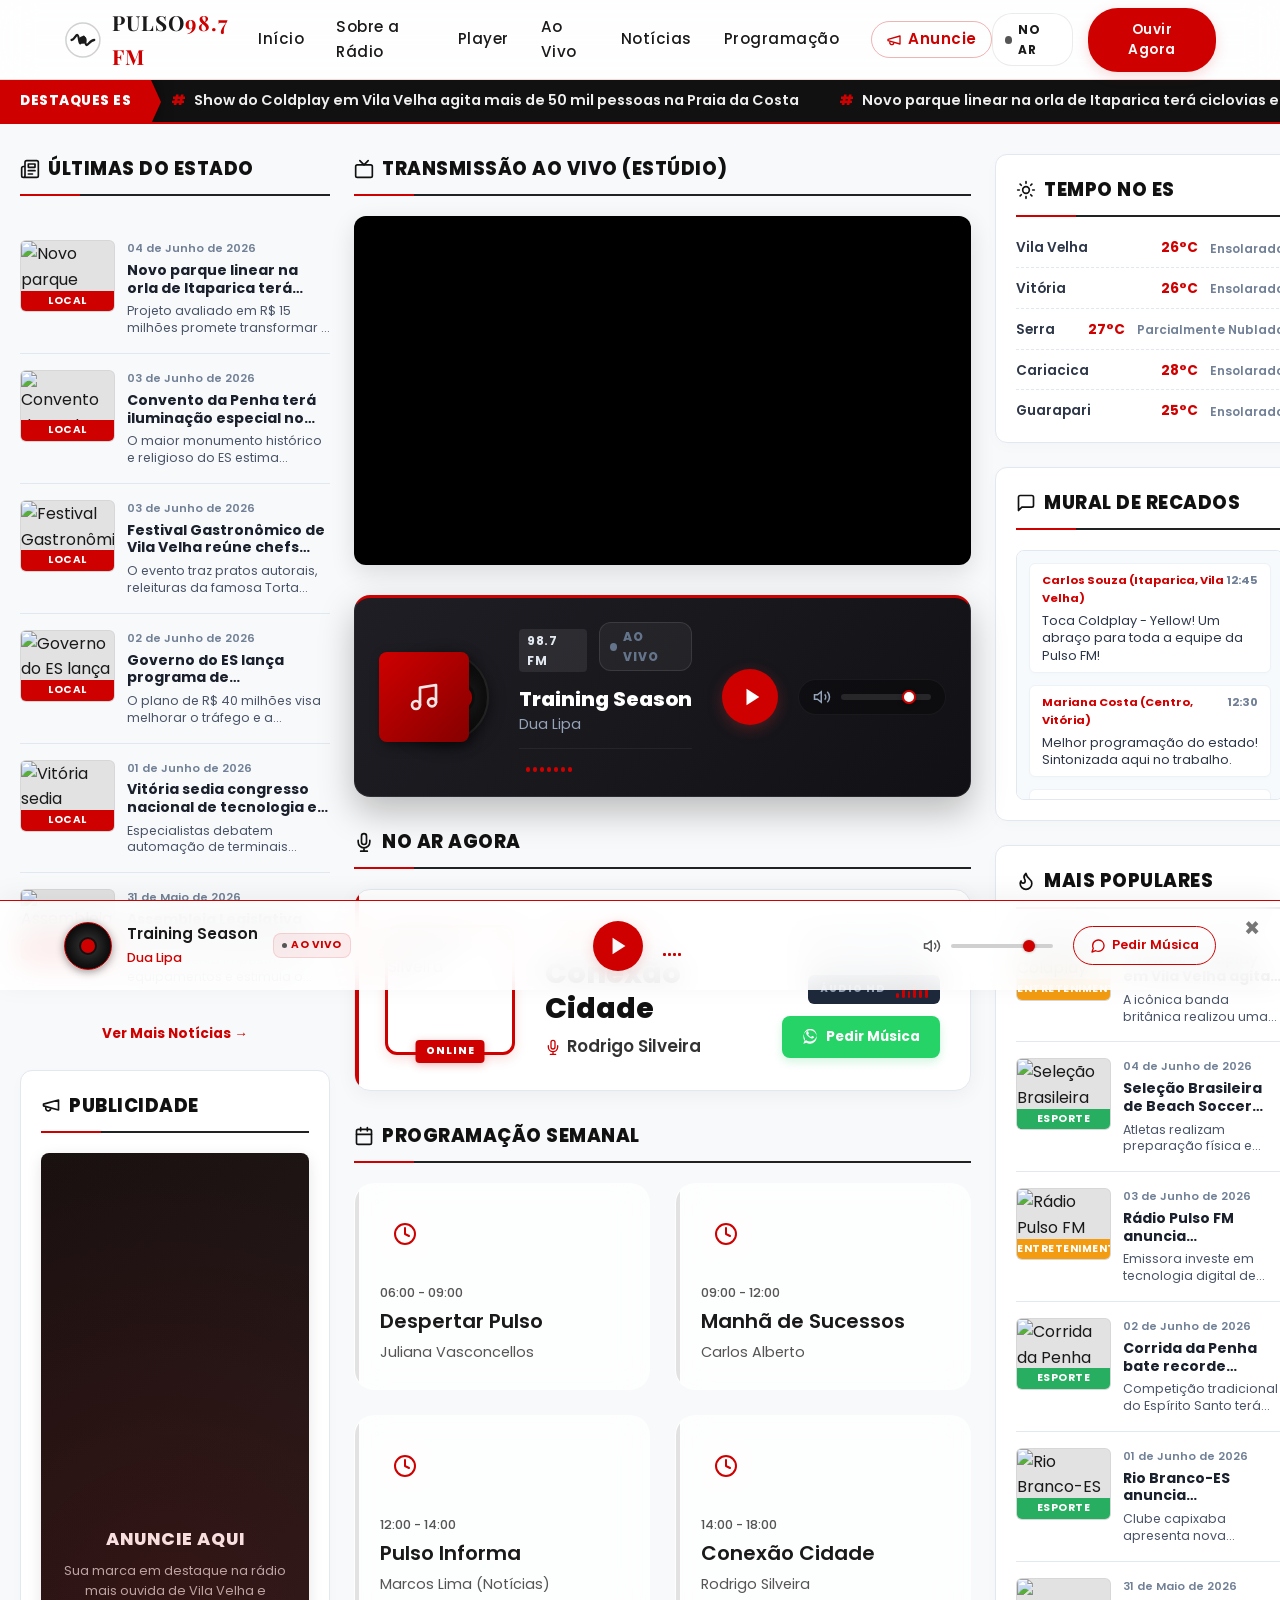
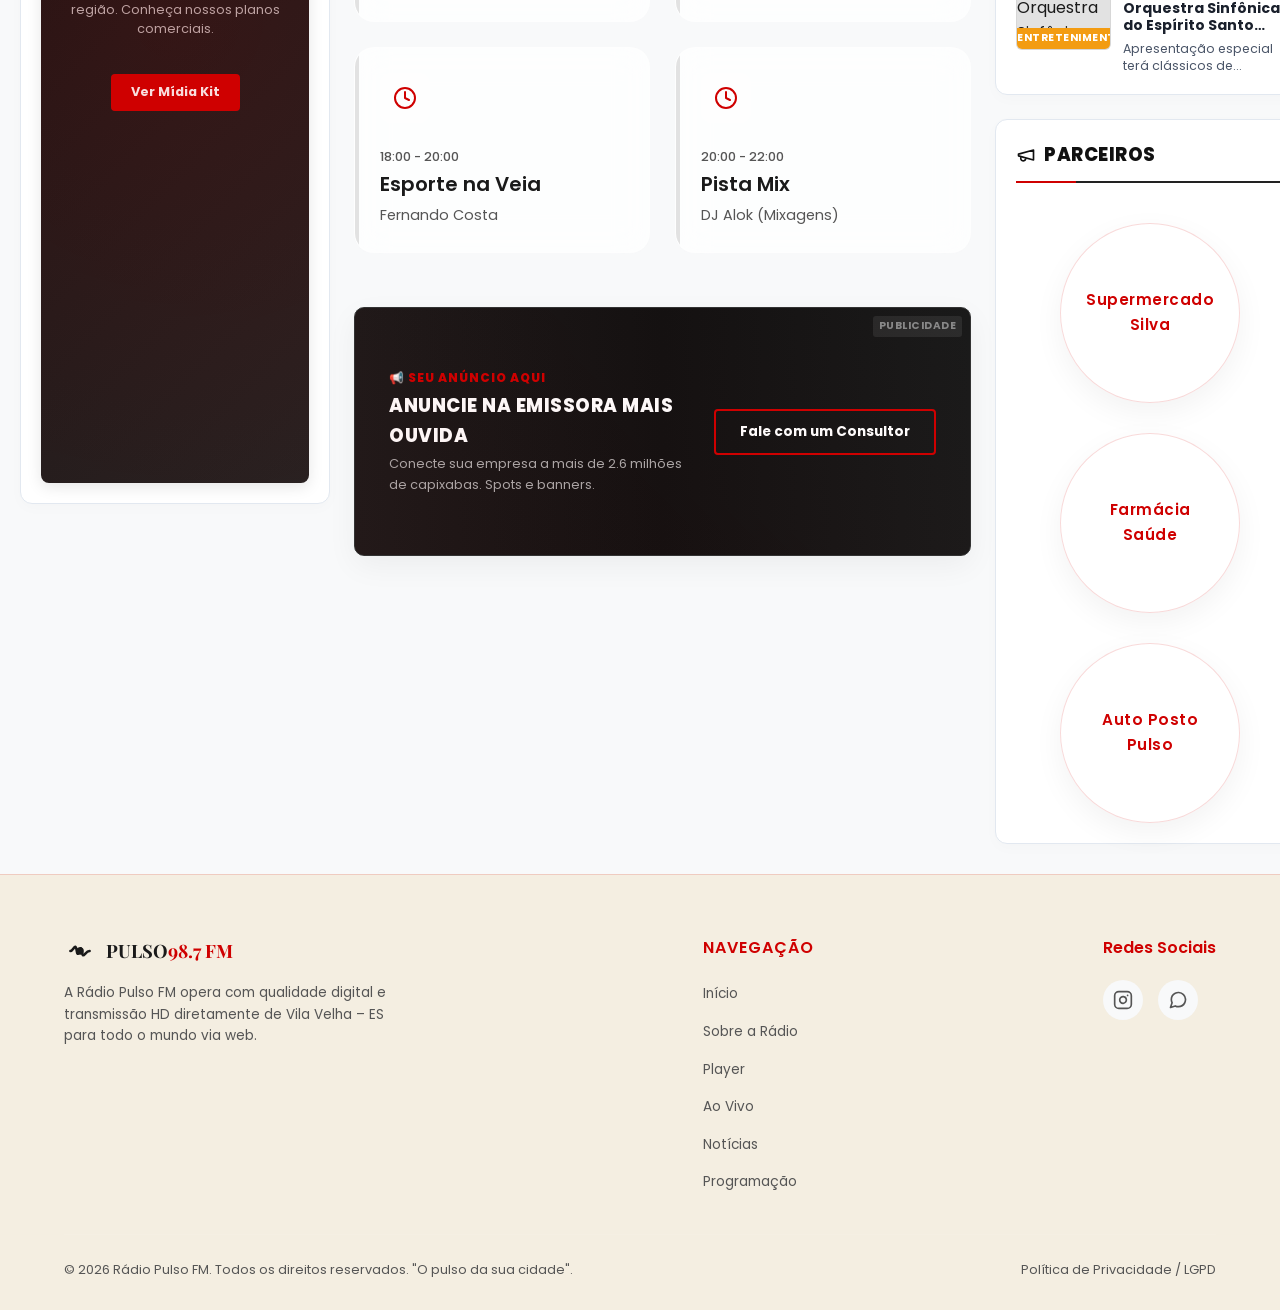
==== commit 0079b73d: "Quase acabando" ====
--- a/index.html
+++ b/index.html
@@ -53,11 +53,12 @@
     <!-- Menu de Navegação -->
     <nav class="nav-links" id="nav-links" aria-label="Navegação principal">
       <a href="#" class="nav-link">Início</a>
+      <a href="./pages/sobre.html" class="nav-link">Sobre a Rádio</a>
       <a href="#player" class="nav-link">Player</a>
       <a href="#ao-vivo" class="nav-link">Ao Vivo</a>
       <a href="#noticias" class="nav-link">Notícias</a>
       <a href="#programacao" class="nav-link">Programação</a>
-      <a href="./comercial.html" class="nav-link nav-link-destaque">
+      <a href="./pages/comercial.html" class="nav-link nav-link-destaque">
         <svg width="16" height="16" viewBox="0 0 24 24" fill="none" stroke="currentColor" stroke-width="2" stroke-linecap="round" stroke-linejoin="round"><path d="m3 11 18-5v12L3 13v-2Z"/><path d="M11.6 16.8a3 3 0 1 1-5.8-1.6"/></svg>
         Anuncie
       </a>
@@ -113,7 +114,7 @@
           <!-- Linhas de notícias no estilo Leo Dias renderizadas via noticias.js -->
         </div>
         <div class="portal-more-news-btn">
-          <a href="./noticias.html" class="btn-more-news">Ver Mais Notícias →</a>
+          <a href="./pages/noticias.html" class="btn-more-news">Ver Mais Notícias →</a>
         </div>
 
         <!-- Widget: Publicidade Lateral (Simulado) -->
@@ -124,10 +125,12 @@
               PUBLICIDADE
             </h2>
           </div>
-          <a href="./comercial.html" class="ad-link-widget">
+          <a href="./pages/comercial.html" class="ad-link-widget">
             <div class="ad-widget-content">
-              <h4>ANUNCIE AQUI</h4>
-              <p>Sua marca em destaque na rádio mais ouvida de Vila Velha e região. Conheça nossos planos comerciais.</p>
+              <div class="ad-text-wrapper">
+                <h4>ANUNCIE AQUI</h4>
+                <p>Sua marca em destaque na rádio mais ouvida de Vila Velha e região. Conheça nossos planos comerciais.</p>
+              </div>
               <span class="btn-ad-anuncie">Ver Mídia Kit</span>
             </div>
           </a>
@@ -265,7 +268,7 @@
         <!-- Banner de Publicidade da Coluna Central (Simulado) -->
         <div class="portal-center-ad-banner">
           <div class="ad-badge">PUBLICIDADE</div>
-          <a href="./comercial.html" class="center-ad-link">
+          <a href="./pages/comercial.html" class="center-ad-link">
             <div class="center-ad-content">
               <div class="ad-text-content">
                 <span class="ad-tagline">📢 SEU ANÚNCIO AQUI</span>
@@ -360,6 +363,7 @@
         <h4>Navegação</h4>
         <ul class="footer-links-list">
           <li class="footer-link-item"><a href="#">Início</a></li>
+          <li class="footer-link-item"><a href="./pages/sobre.html">Sobre a Rádio</a></li>
           <li class="footer-link-item"><a href="#player">Player</a></li>
           <li class="footer-link-item"><a href="#ao-vivo">Ao Vivo</a></li>
           <li class="footer-link-item"><a href="#noticias">Notícias</a></li>
--- a/css/style.css
+++ b/css/style.css
@@ -3624,28 +3624,7 @@
   }
 }
 
-@media (max-width: 768px) {
-  .portal-layout-grid {
-    grid-template-columns: 1fr;
-    gap: 20px;
-    padding: 0 15px;
-  }
-  
-  .portal-sidebar-left,
-  .portal-column-center,
-  .portal-sidebar-right {
-    grid-column: span 1;
-  }
-  
-  .portal-sidebar-right {
-    grid-template-columns: 1fr;
-  }
-  
-  .portal-news-thumb {
-    width: 80px;
-    height: 60px;
-  }
-}
+/* Mobile overrides moved to the bottom of the file to resolve cascade precedence */
 
 /* Botão de Fechar do Sticky Player (X) */
 .btn-sticky-close {
@@ -4021,5 +4000,183 @@
   box-shadow: 0 0 12px rgba(207,0,0,0.5);
 }
 
-
-
+/* ==========================================================================
+   CONSOLIDATED MOBILE OVERRIDES (max-width: 768px)
+   ========================================================================== */
+@media (max-width: 768px) {
+  /* 1. Reordenamento Estrutural */
+  .portal-layout-grid {
+    display: flex !important;
+    flex-direction: column !important;
+    gap: 24px !important;
+    padding: 0 16px !important;
+  }
+  
+  .portal-column-center {
+    order: 1 !important;
+    width: 100% !important;
+  }
+  
+  .portal-sidebar-left {
+    order: 2 !important;
+    width: 100% !important;
+  }
+  
+  .portal-sidebar-right {
+    order: 3 !important;
+    width: 100% !important;
+    display: flex !important;
+    flex-direction: column !important;
+    gap: 24px !important;
+  }
+  
+  /* 2. Publicidades Horizontais ("Deitadas") */
+  .ad-widget-content {
+    min-height: auto !important;
+    flex-direction: row !important;
+    padding: 16px 20px !important;
+    text-align: left !important;
+    align-items: center !important;
+    justify-content: space-between !important;
+    gap: 15px !important;
+    flex-wrap: wrap !important;
+  }
+  
+  .ad-text-wrapper {
+    flex: 1 !important;
+    min-width: 200px !important;
+  }
+  
+  .ad-widget-content h4 {
+    margin-bottom: 4px !important;
+    font-size: 1rem !important;
+  }
+  
+  .ad-widget-content p {
+    margin-bottom: 0 !important;
+    font-size: 0.78rem !important;
+    line-height: 1.4 !important;
+  }
+  
+  .ad-widget-content .btn-ad-anuncie {
+    flex-shrink: 0 !important;
+    font-size: 0.75rem !important;
+    padding: 8px 14px !important;
+  }
+  
+  /* 3. Programação em Carrossel Horizontal */
+  .programacao-grid {
+    display: flex !important;
+    flex-direction: row !important;
+    overflow-x: auto !important;
+    scroll-snap-type: x mandatory !important;
+    scroll-behavior: smooth !important;
+    gap: 16px !important;
+    padding: 4px 4px 16px 4px !important;
+    -webkit-overflow-scrolling: touch;
+  }
+  
+  .programacao-grid::-webkit-scrollbar {
+    display: none !important;
+  }
+  
+  .programacao-card {
+    flex: 0 0 82% !important;
+    max-width: 290px !important;
+    scroll-snap-align: center !important;
+    margin-bottom: 0 !important;
+  }
+
+  /* 4. Notícias Horizontais (Leo Dias) em Formato de Card no Mobile */
+  .portal-news-row {
+    flex-direction: column !important;
+    align-items: stretch !important;
+    gap: 12px !important;
+    background: #ffffff !important;
+    border: 1px solid rgba(166, 124, 30, 0.12) !important;
+    border-radius: 12px !important;
+    padding: 12px !important;
+    box-shadow: 0 4px 10px rgba(0,0,0,0.02) !important;
+  }
+  
+  .portal-news-row:last-child {
+    border-bottom: 1px solid rgba(166, 124, 30, 0.12) !important;
+    margin-bottom: 12px !important;
+    padding-bottom: 12px !important;
+  }
+  
+  .portal-news-thumb {
+    width: 100% !important;
+    height: 160px !important;
+    border-radius: 8px !important;
+  }
+  
+  .portal-news-info {
+    width: 100% !important;
+    padding: 0 4px !important;
+  }
+  
+  .portal-news-title {
+    font-size: 1.05rem !important;
+    line-height: 1.35 !important;
+    margin-top: 6px !important;
+    margin-bottom: 6px !important;
+  }
+  
+  .portal-news-excerpt {
+    font-size: 0.85rem !important;
+    line-height: 1.45 !important;
+    display: -webkit-box !important;
+    -webkit-line-clamp: 2 !important;
+    -webkit-box-orient: vertical !important;
+    overflow: hidden !important;
+  }
+
+  /* 5. Ajustes do Player de Áudio Digital */
+  .digital-player-console {
+    flex-direction: column !important;
+    padding: 20px !important;
+    gap: 20px !important;
+    align-items: center !important;
+  }
+  
+  .player-visual-side {
+    margin-bottom: 5px !important;
+  }
+  
+  .player-info-side {
+    align-items: center !important;
+    width: 100% !important;
+    text-align: center !important;
+  }
+  
+  .player-status-bar {
+    justify-content: center !important;
+  }
+  
+  .player-track-display {
+    text-align: center !important;
+    width: 100% !important;
+  }
+  
+  .player-controls-side {
+    flex-direction: column !important;
+    width: 100% !important;
+    gap: 16px !important;
+    align-items: center !important;
+  }
+  
+  .digital-volume-block {
+    width: 100% !important;
+    justify-content: center !important;
+    max-width: 280px !important;
+  }
+  
+  .digital-volume-slider {
+    width: 100% !important;
+    flex: 1 !important;
+  }
+}
+
+
+
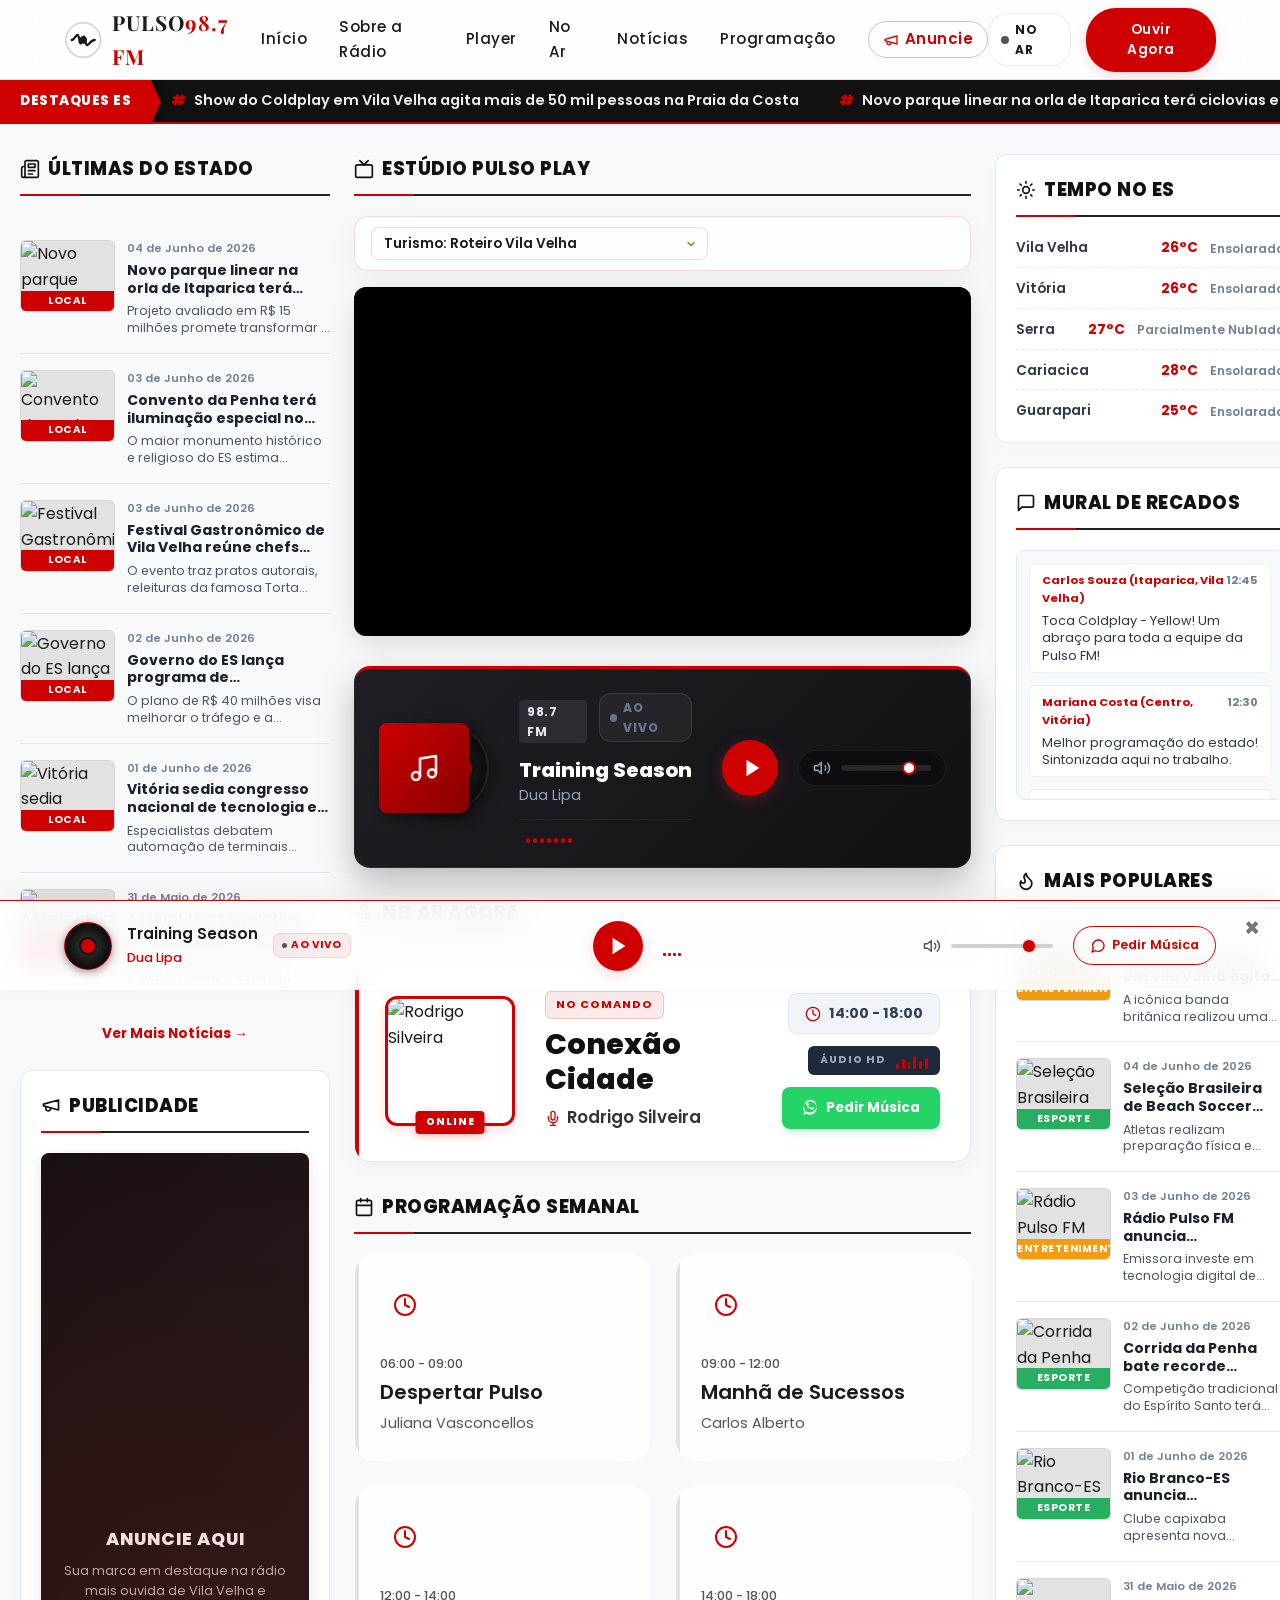
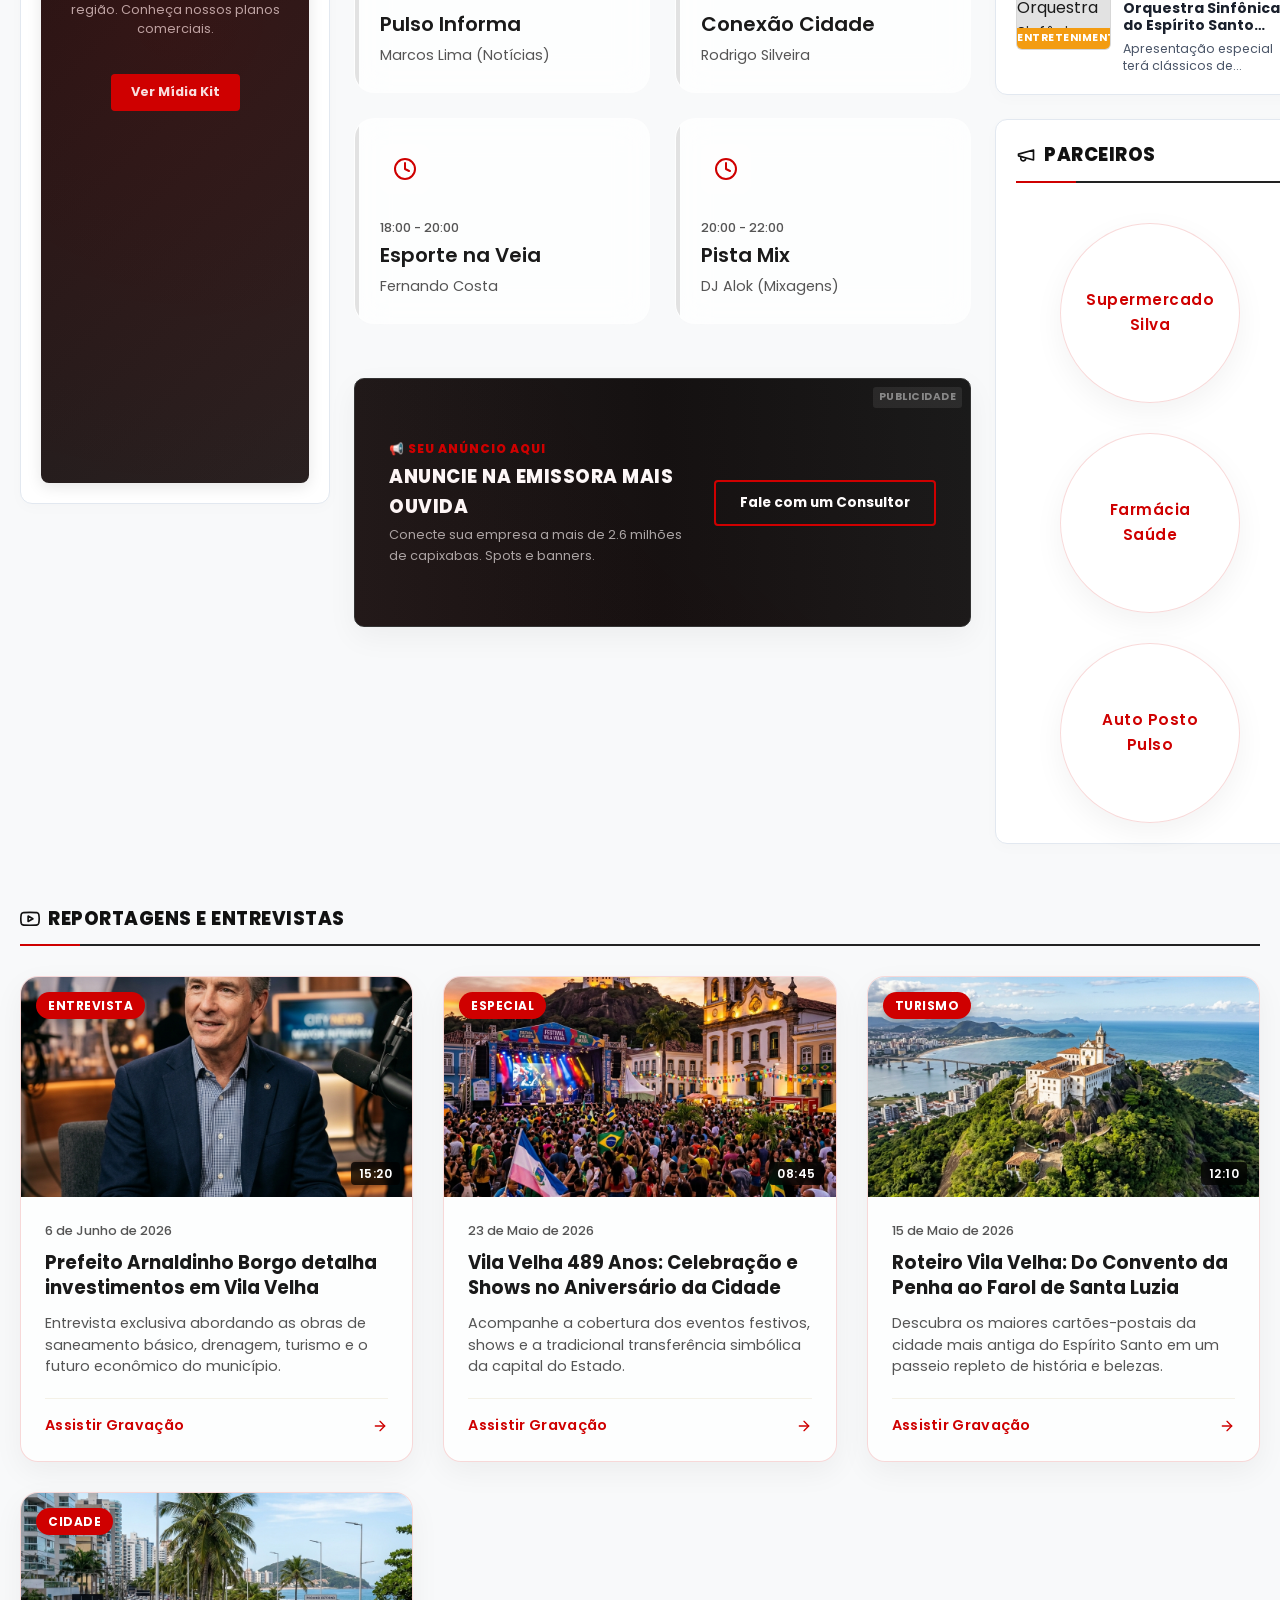
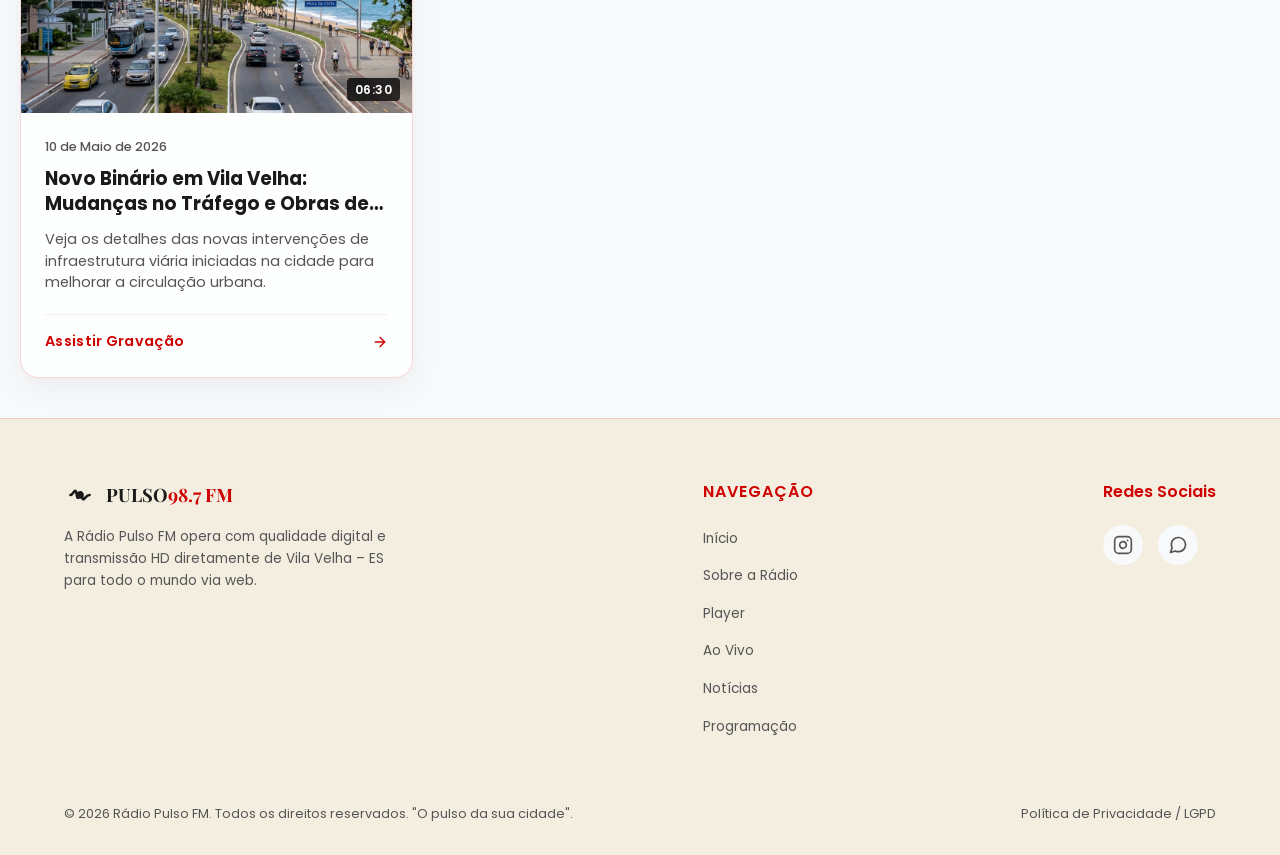
==== commit 7e3bcbd8: "terminei" ====
--- a/index.html
+++ b/index.html
@@ -6,7 +6,7 @@
   
   <!-- SEO Básico -->
   <title>Rádio Pulso FM 98.7 | O pulso da sua cidade - Vila Velha ES</title>
-  <meta name="description" content="Ouça a Rádio Pulso FM 98.7 ao vivo de Vila Velha – ES. A melhor programação de Pop, Sertanejo, notícias locais, promoções exclusivas e entretenimento em HD.">
+  <meta name="description" content="Ouça a Rádio Pulso FM 98.7 ao vivo de Vila Velha – ES. A melhor programação de Pop, Sertanejo, notícias locais, promoções exclusivas e entretenimento in HD.">
   <meta name="keywords" content="rádio pulso fm, pulso fm vila velha, rádio ao vivo es, ouvir rádio es, pop sertanejo es, rádio es">
   <meta name="author" content="Rádio Pulso FM">
 
@@ -55,7 +55,8 @@
       <a href="#" class="nav-link">Início</a>
       <a href="./pages/sobre.html" class="nav-link">Sobre a Rádio</a>
       <a href="#player" class="nav-link">Player</a>
-      <a href="#ao-vivo" class="nav-link">Ao Vivo</a>
+      <a href="#no-ar-agora" class="nav-link">No Ar</a>
+      <a href="#estudio-live" class="nav-link" id="nav-link-ao-vivo" style="display: none;">Ao Vivo</a>
       <a href="#noticias" class="nav-link">Notícias</a>
       <a href="#programacao" class="nav-link">Programação</a>
       <a href="./pages/comercial.html" class="nav-link nav-link-destaque">
@@ -125,13 +126,13 @@
               PUBLICIDADE
             </h2>
           </div>
-          <a href="./pages/comercial.html" class="ad-link-widget">
-            <div class="ad-widget-content">
+          <a href="./pages/comercial.html" class="ad-link-widget" id="portal-ad-sidebar-link">
+            <div class="ad-widget-content" id="portal-ad-sidebar-bg">
               <div class="ad-text-wrapper">
-                <h4>ANUNCIE AQUI</h4>
-                <p>Sua marca em destaque na rádio mais ouvida de Vila Velha e região. Conheça nossos planos comerciais.</p>
-              </div>
-              <span class="btn-ad-anuncie">Ver Mídia Kit</span>
+                <h4 id="portal-ad-sidebar-title">ANUNCIE AQUI</h4>
+                <p id="portal-ad-sidebar-desc">Sua marca em destaque na rádio mais ouvida de Vila Velha e região. Conheça nossos planos comerciais.</p>
+              </div>
+              <span class="btn-ad-anuncie" id="portal-ad-sidebar-btn">Ver Mídia Kit</span>
             </div>
           </a>
         </div>
@@ -140,19 +141,47 @@
       <!-- Coluna Central: Vídeo Live, Player Retro e Programação -->
       <div class="portal-column-center">
         
-        <!-- Bloco 1: Transmissão de Vídeo ao Vivo (Studio Live) -->
-        <section class="live-video-section">
+        <!-- Bloco 1: Transmissão de Vídeo ao Vivo (Estúdio Pulso Play) -->
+        <section class="live-video-section" id="estudio-live">
           <div class="portal-section-header">
             <h2 class="portal-section-title">
               <svg class="title-icon" viewBox="0 0 24 24" fill="none" stroke="currentColor" stroke-width="2" stroke-linecap="round" stroke-linejoin="round"><rect x="2" y="7" width="20" height="15" rx="2" ry="2"/><path d="m17 2-5 5-5-5"/></svg>
-              TRANSMISSÃO AO VIVO (ESTÚDIO)
-            </h2>
-          </div>
+              ESTÚDIO PULSO PLAY
+            </h2>
+            <div class="live-status-container">
+              <span class="live-status-badge" id="live-status-badge">
+                <span class="status-bullet"></span>
+                <span class="status-text">OFFLINE (Playlist Ativa)</span>
+              </span>
+            </div>
+          </div>
+
+          <!-- Barra de Controle do Reprodutor do Estúdio -->
+          <div class="live-player-control-bar">
+            <div class="player-source-selector" style="display: none;">
+              <button class="source-btn active" id="btn-source-playlist" data-source="playlist">
+                Playlist Gravada
+              </button>
+              <button class="source-btn" id="btn-source-live" data-source="live" style="display: none;">
+                Transmitir Ao Vivo
+              </button>
+            </div>
+            
+            <div class="live-playlist-selector" id="live-playlist-selector">
+              <select id="select-report-video" aria-label="Escolher reportagem gravada para assistir no estúdio">
+                <option value="LqVw59v3aLg">Entrevista: Prefeito Arnaldinho Borgo</option>
+                <option value="O4B-rV-i69c">Especial: Vila Velha 489 Anos</option>
+                <option value="F5_Z8iR-u0Q" selected>Turismo: Roteiro Vila Velha</option>
+                <option value="fMcqvveqIVI">Mobilidade: Trânsito no Morro do Moreno</option>
+              </select>
+            </div>
+          </div>
+
           <div class="live-video-container">
-            <!-- Vídeo da transmissão ao vivo da Rádio -->
+            <!-- Vídeo dinâmico da transmissão ou playlist -->
             <iframe id="live-video-iframe" 
-                    src="https://www.youtube-nocookie.com/embed/9r-SdTBrDag?autoplay=0&mute=1&rel=0&modestbranding=1" 
-                    title="Rádio Pulso FM Live Stream" 
+                    src="https://www.youtube-nocookie.com/embed/F5_Z8iR-u0Q?autoplay=0&mute=1&rel=0&modestbranding=1" 
+                    title="Rádio Pulso FM Estúdio" 
                     frameborder="0" 
                     allow="accelerometer; autoplay; clipboard-write; encrypted-media; gyroscope; picture-in-picture; web-share" 
                     allowfullscreen></iframe>
@@ -240,7 +269,7 @@
         </section>
 
         <!-- Bloco 3: Locutor No Ar Agora -->
-        <section class="ao-vivo-now-section" id="ao-vivo">
+        <section class="ao-vivo-now-section" id="no-ar-agora">
           <div class="portal-section-header">
             <h2 class="portal-section-title">
               <svg class="title-icon" viewBox="0 0 24 24" fill="none" stroke="currentColor" stroke-width="2" stroke-linecap="round" stroke-linejoin="round"><path d="M12 2a3 3 0 0 0-3 3v7a3 3 0 0 0 6 0V5a3 3 0 0 0-3-3Z"/><path d="M19 10v2a7 7 0 0 1-14 0v-2M12 19v4M8 23h8"/></svg>
@@ -266,16 +295,16 @@
         </section>
 
         <!-- Banner de Publicidade da Coluna Central (Simulado) -->
-        <div class="portal-center-ad-banner">
+        <div class="portal-center-ad-banner" id="portal-ad-bottom-bg">
           <div class="ad-badge">PUBLICIDADE</div>
-          <a href="./pages/comercial.html" class="center-ad-link">
+          <a href="./pages/comercial.html" class="center-ad-link" id="portal-ad-bottom-link">
             <div class="center-ad-content">
               <div class="ad-text-content">
-                <span class="ad-tagline">📢 SEU ANÚNCIO AQUI</span>
-                <h3>ANUNCIE NA EMISSORA MAIS OUVIDA</h3>
-                <p>Conecte sua empresa a mais de 2.6 milhões de capixabas. Spots e banners.</p>
-              </div>
-              <span class="ad-cta-button">Fale com um Consultor</span>
+                <span class="ad-tagline" id="portal-ad-bottom-tagline">📢 SEU ANÚNCIO AQUI</span>
+                <h3 id="portal-ad-bottom-title">ANUNCIE NA EMISSORA MAIS OUVIDA</h3>
+                <p id="portal-ad-bottom-desc">Conecte sua empresa a mais de 2.6 milhões de capixabas. Spots e banners.</p>
+              </div>
+              <span class="ad-cta-button" id="portal-ad-bottom-btn">Fale com um Consultor</span>
             </div>
           </a>
         </div>
@@ -342,6 +371,133 @@
       </aside>
 
     </div>
+
+    <!-- SEÇÃO: REPORTAGENS E GRAVAÇÕES (PLAYLIST) -->
+    <section class="recorded-reports-section" id="reportagens">
+      <div class="portal-section-header">
+        <h2 class="portal-section-title">
+          <svg class="title-icon" viewBox="0 0 24 24" fill="none" stroke="currentColor" stroke-width="2" stroke-linecap="round" stroke-linejoin="round">
+            <path d="M22.54 6.42a2.78 2.78 0 0 0-1.94-2C18.88 4 12 4 12 4s-6.88 0-8.6.46a2.78 2.78 0 0 0-1.94 2A29 29 0 0 0 1 11.75a29 29 0 0 0 .46 5.33A2.78 2.78 0 0 0 3.4 19c1.72.46 8.6.46 8.6.46s6.88 0 8.6-.46a2.78 2.78 0 0 0 1.94-2 29 29 0 0 0 .46-5.25 29 29 0 0 0-.46-5.33z"></path>
+            <polygon points="9.75 15.02 15.5 11.75 9.75 8.48 9.75 15.02"></polygon>
+          </svg>
+          REPORTAGENS E ENTREVISTAS
+        </h2>
+      </div>
+
+      <div class="reports-grid">
+        <!-- Card 1: Entrevista Prefeito -->
+        <a href="./pages/reportagem.html?id=prefeito-entrevista" target="_blank" rel="noopener" class="report-card" aria-label="Assistir entrevista com o Prefeito Arnaldinho Borgo">
+          <div class="report-card-image-wrapper">
+            <img src="./assets/images/reports/prefeito_entrevista.png" alt="Entrevista com o Prefeito Arnaldinho Borgo" class="report-card-img" loading="lazy">
+            <div class="report-card-play-overlay">
+              <div class="play-btn-circle">
+                <svg viewBox="0 0 24 24" fill="currentColor">
+                  <polygon points="6 3 20 12 6 21 6 3"></polygon>
+                </svg>
+              </div>
+            </div>
+            <span class="report-card-badge">Entrevista</span>
+            <span class="report-card-duration">15:20</span>
+          </div>
+          <div class="report-card-content">
+            <span class="report-card-date">6 de Junho de 2026</span>
+            <h3 class="report-card-title">Prefeito Arnaldinho Borgo detalha investimentos em Vila Velha</h3>
+            <p class="report-card-description">Entrevista exclusiva abordando as obras de saneamento básico, drenagem, turismo e o futuro econômico do município.</p>
+            <div class="report-card-footer">
+              <span class="report-card-watch-link">Assistir Gravação</span>
+              <svg class="arrow-icon" width="16" height="16" viewBox="0 0 24 24" fill="none" stroke="currentColor" stroke-width="2" stroke-linecap="round" stroke-linejoin="round">
+                <line x1="5" y1="12" x2="19" y2="12"></line>
+                <polyline points="12 5 19 12 12 19"></polyline>
+              </svg>
+            </div>
+          </div>
+        </a>
+
+        <!-- Card 2: Especial Aniversário -->
+        <a href="./pages/reportagem.html?id=festa-aniversario" target="_blank" rel="noopener" class="report-card" aria-label="Assistir cobertura do Aniversário de Vila Velha">
+          <div class="report-card-image-wrapper">
+            <img src="./assets/images/reports/festa_vila_velha.png" alt="Celebrações do Aniversário de Vila Velha" class="report-card-img" loading="lazy">
+            <div class="report-card-play-overlay">
+              <div class="play-btn-circle">
+                <svg viewBox="0 0 24 24" fill="currentColor">
+                  <polygon points="6 3 20 12 6 21 6 3"></polygon>
+                </svg>
+              </div>
+            </div>
+            <span class="report-card-badge">Especial</span>
+            <span class="report-card-duration">08:45</span>
+          </div>
+          <div class="report-card-content">
+            <span class="report-card-date">23 de Maio de 2026</span>
+            <h3 class="report-card-title">Vila Velha 489 Anos: Celebração e Shows no Aniversário da Cidade</h3>
+            <p class="report-card-description">Acompanhe a cobertura dos eventos festivos, shows e a tradicional transferência simbólica da capital do Estado.</p>
+            <div class="report-card-footer">
+              <span class="report-card-watch-link">Assistir Gravação</span>
+              <svg class="arrow-icon" width="16" height="16" viewBox="0 0 24 24" fill="none" stroke="currentColor" stroke-width="2" stroke-linecap="round" stroke-linejoin="round">
+                <line x1="5" y1="12" x2="19" y2="12"></line>
+                <polyline points="12 5 19 12 12 19"></polyline>
+              </svg>
+            </div>
+          </div>
+        </a>
+
+        <!-- Card 3: Roteiro Turístico -->
+        <a href="./pages/reportagem.html?id=roteiro-turismo" target="_blank" rel="noopener" class="report-card" aria-label="Assistir Roteiro Vila Velha">
+          <div class="report-card-image-wrapper">
+            <img src="./assets/images/reports/convento_da_penha.png" alt="Convento da Penha Vila Velha" class="report-card-img" loading="lazy">
+            <div class="report-card-play-overlay">
+              <div class="play-btn-circle">
+                <svg viewBox="0 0 24 24" fill="currentColor">
+                  <polygon points="6 3 20 12 6 21 6 3"></polygon>
+                </svg>
+              </div>
+            </div>
+            <span class="report-card-badge">Turismo</span>
+            <span class="report-card-duration">12:10</span>
+          </div>
+          <div class="report-card-content">
+            <span class="report-card-date">15 de Maio de 2026</span>
+            <h3 class="report-card-title">Roteiro Vila Velha: Do Convento da Penha ao Farol de Santa Luzia</h3>
+            <p class="report-card-description">Descubra os maiores cartões-postais da cidade mais antiga do Espírito Santo em um passeio repleto de história e belezas.</p>
+            <div class="report-card-footer">
+              <span class="report-card-watch-link">Assistir Gravação</span>
+              <svg class="arrow-icon" width="16" height="16" viewBox="0 0 24 24" fill="none" stroke="currentColor" stroke-width="2" stroke-linecap="round" stroke-linejoin="round">
+                <line x1="5" y1="12" x2="19" y2="12"></line>
+                <polyline points="12 5 19 12 12 19"></polyline>
+              </svg>
+            </div>
+          </div>
+        </a>
+
+        <!-- Card 4: Mobilidade Urbana -->
+        <a href="./pages/reportagem.html?id=mobilidade-urbana" target="_blank" rel="noopener" class="report-card" aria-label="Assistir reportagem sobre novo binário">
+          <div class="report-card-image-wrapper">
+            <img src="./assets/images/reports/transito_vila_velha.png" alt="Novo Binário de Vila Velha" class="report-card-img" loading="lazy">
+            <div class="report-card-play-overlay">
+              <div class="play-btn-circle">
+                <svg viewBox="0 0 24 24" fill="currentColor">
+                  <polygon points="6 3 20 12 6 21 6 3"></polygon>
+                </svg>
+              </div>
+            </div>
+            <span class="report-card-badge">Cidade</span>
+            <span class="report-card-duration">06:30</span>
+          </div>
+          <div class="report-card-content">
+            <span class="report-card-date">10 de Maio de 2026</span>
+            <h3 class="report-card-title">Novo Binário em Vila Velha: Mudanças no Tráfego e Obras de Acesso</h3>
+            <p class="report-card-description">Veja os detalhes das novas intervenções de infraestrutura viária iniciadas na cidade para melhorar a circulação urbana.</p>
+            <div class="report-card-footer">
+              <span class="report-card-watch-link">Assistir Gravação</span>
+              <svg class="arrow-icon" width="16" height="16" viewBox="0 0 24 24" fill="none" stroke="currentColor" stroke-width="2" stroke-linecap="round" stroke-linejoin="round">
+                <line x1="5" y1="12" x2="19" y2="12"></line>
+                <polyline points="12 5 19 12 12 19"></polyline>
+              </svg>
+            </div>
+          </div>
+        </a>
+      </div>
+    </section>
   </main>
 
   <!-- 10. FOOTER -->
--- a/css/style.css
+++ b/css/style.css
@@ -4178,5 +4178,351 @@
   }
 }
 
-
-
+/* ==========================================================================
+   SEÇÃO DE REPORTAGENS E ENTREVISTAS GRAVADAS
+   ========================================================================== */
+.recorded-reports-section {
+  max-width: 1520px;
+  margin: 60px auto 40px auto;
+  padding: 0 20px;
+}
+
+.reports-grid {
+  display: grid;
+  grid-template-columns: repeat(auto-fit, minmax(320px, 1fr));
+  gap: 30px;
+  margin-top: 30px;
+}
+
+.report-card {
+  background: var(--bg-card);
+  border: 1px solid var(--border-glass);
+  border-radius: 18px;
+  overflow: hidden;
+  display: flex;
+  flex-direction: column;
+  box-shadow: var(--shadow-dark);
+  transition: transform 0.3s cubic-bezier(0.25, 0.8, 0.25, 1), 
+              box-shadow 0.3s cubic-bezier(0.25, 0.8, 0.25, 1), 
+              border-color 0.3s ease;
+  height: 100%;
+}
+
+.report-card:hover {
+  transform: translateY(-8px);
+  box-shadow: 0 16px 36px rgba(166, 124, 30, 0.08), 0 8px 24px rgba(0, 0, 0, 0.04);
+  border-color: var(--color-gold);
+}
+
+.report-card-image-wrapper {
+  position: relative;
+  width: 100%;
+  aspect-ratio: 16 / 9;
+  overflow: hidden;
+  background-color: #1a1a1a;
+}
+
+.report-card-img {
+  width: 100%;
+  height: 100%;
+  object-fit: cover;
+  transition: transform 0.5s ease;
+}
+
+.report-card:hover .report-card-img {
+  transform: scale(1.08);
+}
+
+.report-card-play-overlay {
+  position: absolute;
+  top: 0;
+  left: 0;
+  width: 100%;
+  height: 100%;
+  background: rgba(0, 0, 0, 0.3);
+  display: flex;
+  align-items: center;
+  justify-content: center;
+  opacity: 0;
+  transition: opacity 0.3s ease;
+}
+
+.report-card:hover .report-card-play-overlay {
+  opacity: 1;
+}
+
+.play-btn-circle {
+  width: 55px;
+  height: 55px;
+  border-radius: 50%;
+  background-color: var(--color-gold);
+  color: #ffffff;
+  display: flex;
+  align-items: center;
+  justify-content: center;
+  box-shadow: 0 4px 15px rgba(166, 124, 30, 0.4);
+  transform: scale(0.8);
+  transition: transform 0.3s cubic-bezier(0.25, 0.8, 0.25, 1);
+}
+
+.report-card:hover .play-btn-circle {
+  transform: scale(1);
+}
+
+.play-btn-circle svg {
+  width: 20px;
+  height: 20px;
+  margin-left: 2px;
+}
+
+.report-card-badge {
+  position: absolute;
+  top: 15px;
+  left: 15px;
+  background: var(--color-gold);
+  color: #ffffff;
+  font-size: 0.75rem;
+  font-weight: 700;
+  padding: 4px 12px;
+  border-radius: 20px;
+  text-transform: uppercase;
+  letter-spacing: 0.5px;
+  box-shadow: 0 4px 10px rgba(0, 0, 0, 0.2);
+}
+
+.report-card-duration {
+  position: absolute;
+  bottom: 12px;
+  right: 12px;
+  background: rgba(0, 0, 0, 0.75);
+  color: #ffffff;
+  font-size: 0.75rem;
+  font-weight: 600;
+  padding: 2px 8px;
+  border-radius: 4px;
+  letter-spacing: 0.5px;
+  backdrop-filter: blur(4px);
+}
+
+.report-card-content {
+  padding: 24px;
+  display: flex;
+  flex-direction: column;
+  flex-grow: 1;
+}
+
+.report-card-date {
+  font-size: 0.8rem;
+  color: var(--color-gray);
+  margin-bottom: 8px;
+  font-weight: 500;
+}
+
+.report-card-title {
+  font-size: 1.15rem;
+  font-weight: 700;
+  color: var(--color-white);
+  line-height: 1.4;
+  margin-bottom: 12px;
+  display: -webkit-box;
+  -webkit-line-clamp: 2;
+  -webkit-box-orient: vertical;
+  overflow: hidden;
+  transition: color 0.3s ease;
+}
+
+.report-card:hover .report-card-title {
+  color: var(--color-gold-hover);
+}
+
+.report-card-description {
+  font-size: 0.9rem;
+  color: var(--color-gray);
+  line-height: 1.5;
+  margin-bottom: 20px;
+  display: -webkit-box;
+  -webkit-line-clamp: 3;
+  -webkit-box-orient: vertical;
+  overflow: hidden;
+  flex-grow: 1;
+}
+
+.report-card-footer {
+  display: flex;
+  align-items: center;
+  justify-content: space-between;
+  border-top: 1px solid rgba(166, 124, 30, 0.1);
+  padding-top: 15px;
+  margin-top: auto;
+  color: var(--color-gold);
+}
+
+.report-card-watch-link {
+  font-size: 0.9rem;
+  font-weight: 600;
+  letter-spacing: 0.3px;
+}
+
+.arrow-icon {
+  transition: transform 0.3s ease;
+}
+
+.report-card:hover .arrow-icon {
+  transform: translateX(5px);
+}
+
+/* Responsividade de Mídia */
+@media (max-width: 768px) {
+  .recorded-reports-section {
+    margin: 40px auto 30px auto;
+  }
+  
+  .reports-grid {
+    grid-template-columns: 1fr;
+    gap: 20px;
+  }
+}
+
+/* ==========================================================================
+   ESTILOS DO ESTÚDIO DINÂMICO (AO VIVO / PLAYLIST)
+   ========================================================================== */
+.live-status-container {
+  margin-left: auto;
+}
+
+.live-status-badge {
+  display: inline-flex;
+  align-items: center;
+  gap: 6px;
+  background-color: rgba(166, 124, 30, 0.1);
+  border: 1px solid var(--border-glass);
+  color: var(--color-gold);
+  padding: 4px 10px;
+  border-radius: 12px;
+  font-size: 0.7rem;
+  font-weight: 700;
+  letter-spacing: 0.5px;
+  text-transform: uppercase;
+  transition: var(--transition);
+}
+
+.live-status-badge .status-bullet {
+  width: 6px;
+  height: 6px;
+  background-color: var(--color-gray);
+  border-radius: 50%;
+  transition: var(--transition);
+}
+
+/* Estado Online ativo */
+.live-status-badge.online {
+  background-color: rgba(255, 56, 56, 0.15);
+  border-color: var(--color-red);
+  color: var(--color-red);
+}
+
+.live-status-badge.online .status-bullet {
+  background-color: var(--color-red);
+  animation: pulse-red 1.2s infinite;
+}
+
+/* Barra de Controle do Reprodutor */
+.live-player-control-bar {
+  display: flex;
+  justify-content: space-between;
+  align-items: center;
+  background: var(--bg-card);
+  border: 1px solid var(--border-glass);
+  border-radius: 14px;
+  padding: 10px 16px;
+  margin-bottom: 16px;
+  gap: 15px;
+  flex-wrap: wrap;
+  box-shadow: var(--shadow-dark);
+}
+
+.player-source-selector {
+  display: flex;
+  gap: 8px;
+}
+
+.source-btn {
+  font-size: 0.8rem;
+  font-weight: 600;
+  color: var(--color-gray);
+  padding: 6px 14px;
+  border-radius: 20px;
+  border: 1.5px solid transparent;
+  cursor: pointer;
+  transition: var(--transition);
+  text-transform: uppercase;
+  letter-spacing: 0.3px;
+}
+
+.source-btn:hover {
+  color: var(--color-gold);
+  background: rgba(166, 124, 30, 0.05);
+}
+
+.source-btn.active {
+  background: var(--color-gold);
+  color: #ffffff;
+  box-shadow: var(--shadow-gold);
+}
+
+/* Seletor Dropdown de Reportagens */
+.live-playlist-selector {
+  display: flex;
+  align-items: center;
+}
+
+.live-playlist-selector select {
+  font-family: var(--font-primary);
+  font-size: 0.85rem;
+  font-weight: 600;
+  color: var(--color-white);
+  background: transparent;
+  border: 1.5px solid var(--border-glass);
+  border-radius: 8px;
+  padding: 6px 30px 6px 12px;
+  outline: none;
+  cursor: pointer;
+  appearance: none;
+  -webkit-appearance: none;
+  background-image: url("data:image/svg+xml;charset=UTF-8,%3csvg xmlns='http://www.w3.org/2000/svg' width='12' height='12' viewBox='0 0 24 24' fill='none' stroke='%23a67c1e' stroke-width='3' stroke-linecap='round' stroke-linejoin='round'%3e%3cpolyline points='6 9 12 15 18 9'%3e%3c/polyline%3e%3c/svg%3e");
+  background-repeat: no-repeat;
+  background-position: right 10px center;
+  transition: var(--transition);
+}
+
+.live-playlist-selector select:hover {
+  border-color: var(--color-gold);
+  background-color: rgba(166, 124, 30, 0.04);
+}
+
+.live-playlist-selector.disabled select {
+  opacity: 0.5;
+  pointer-events: none;
+  border-color: var(--color-graphite);
+  background-image: url("data:image/svg+xml;charset=UTF-8,%3csvg xmlns='http://www.w3.org/2000/svg' width='12' height='12' viewBox='0 0 24 24' fill='none' stroke='%23555555' stroke-width='3' stroke-linecap='round' stroke-linejoin='round'%3e%3cpolyline points='6 9 12 15 18 9'%3e%3c/polyline%3e%3c/svg%3e");
+}
+
+@media (max-width: 576px) {
+  .live-player-control-bar {
+    flex-direction: column;
+    align-items: stretch;
+  }
+  .player-source-selector {
+    justify-content: space-between;
+  }
+  .source-btn {
+    flex: 1;
+    text-align: center;
+  }
+  .live-playlist-selector select {
+    width: 100%;
+  }
+}
+
+
+
